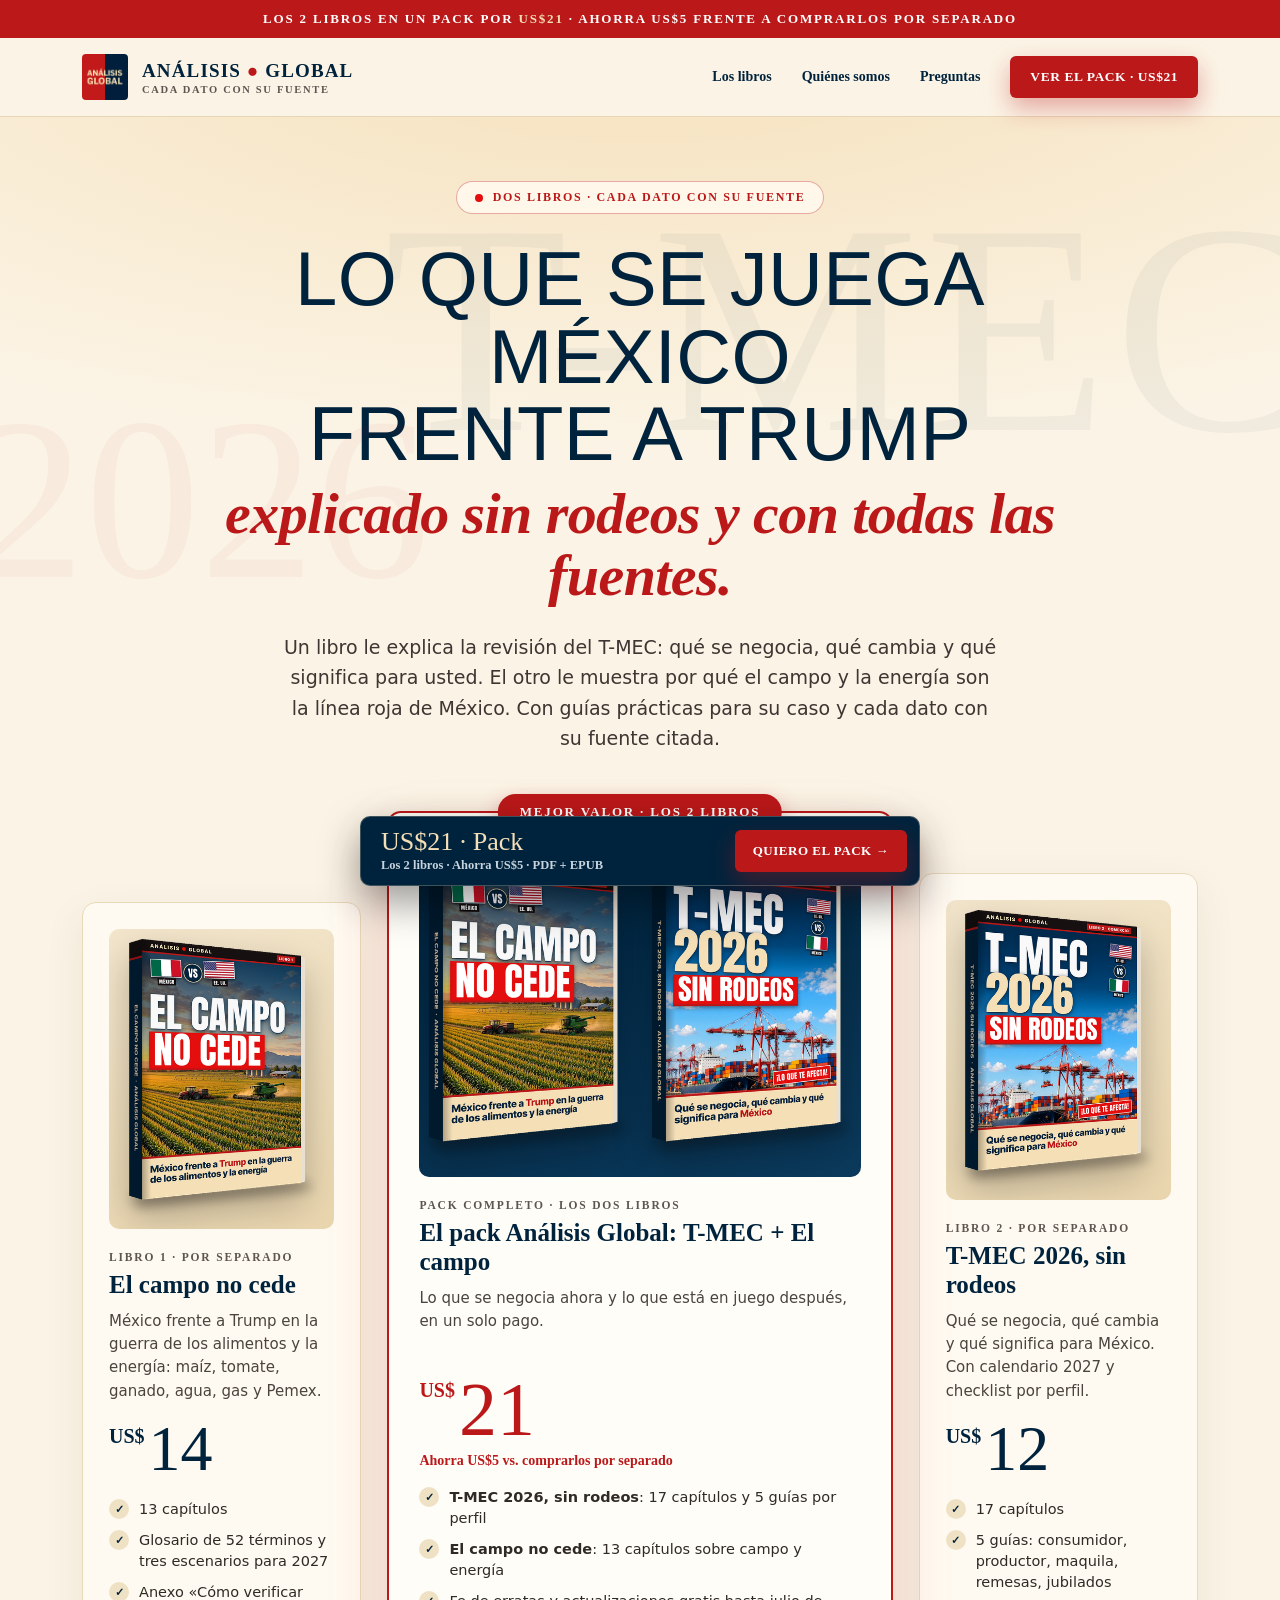
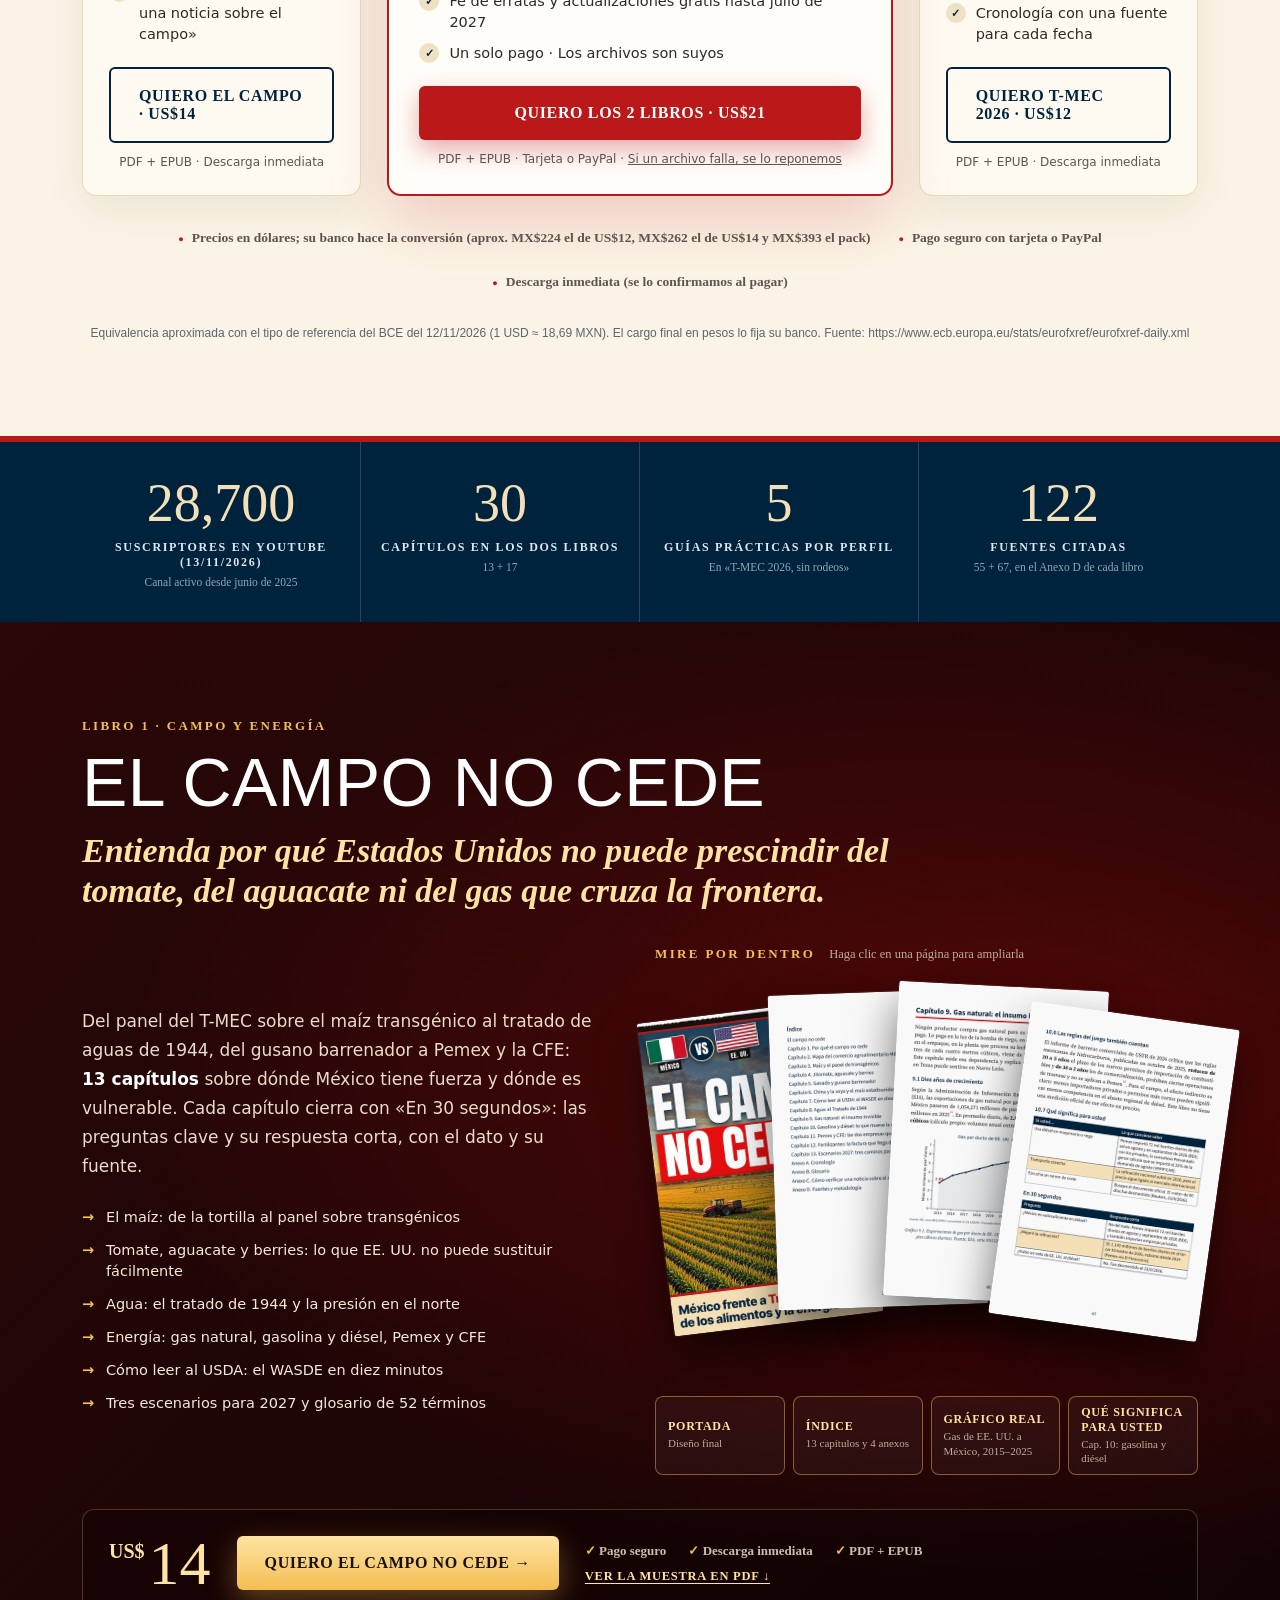
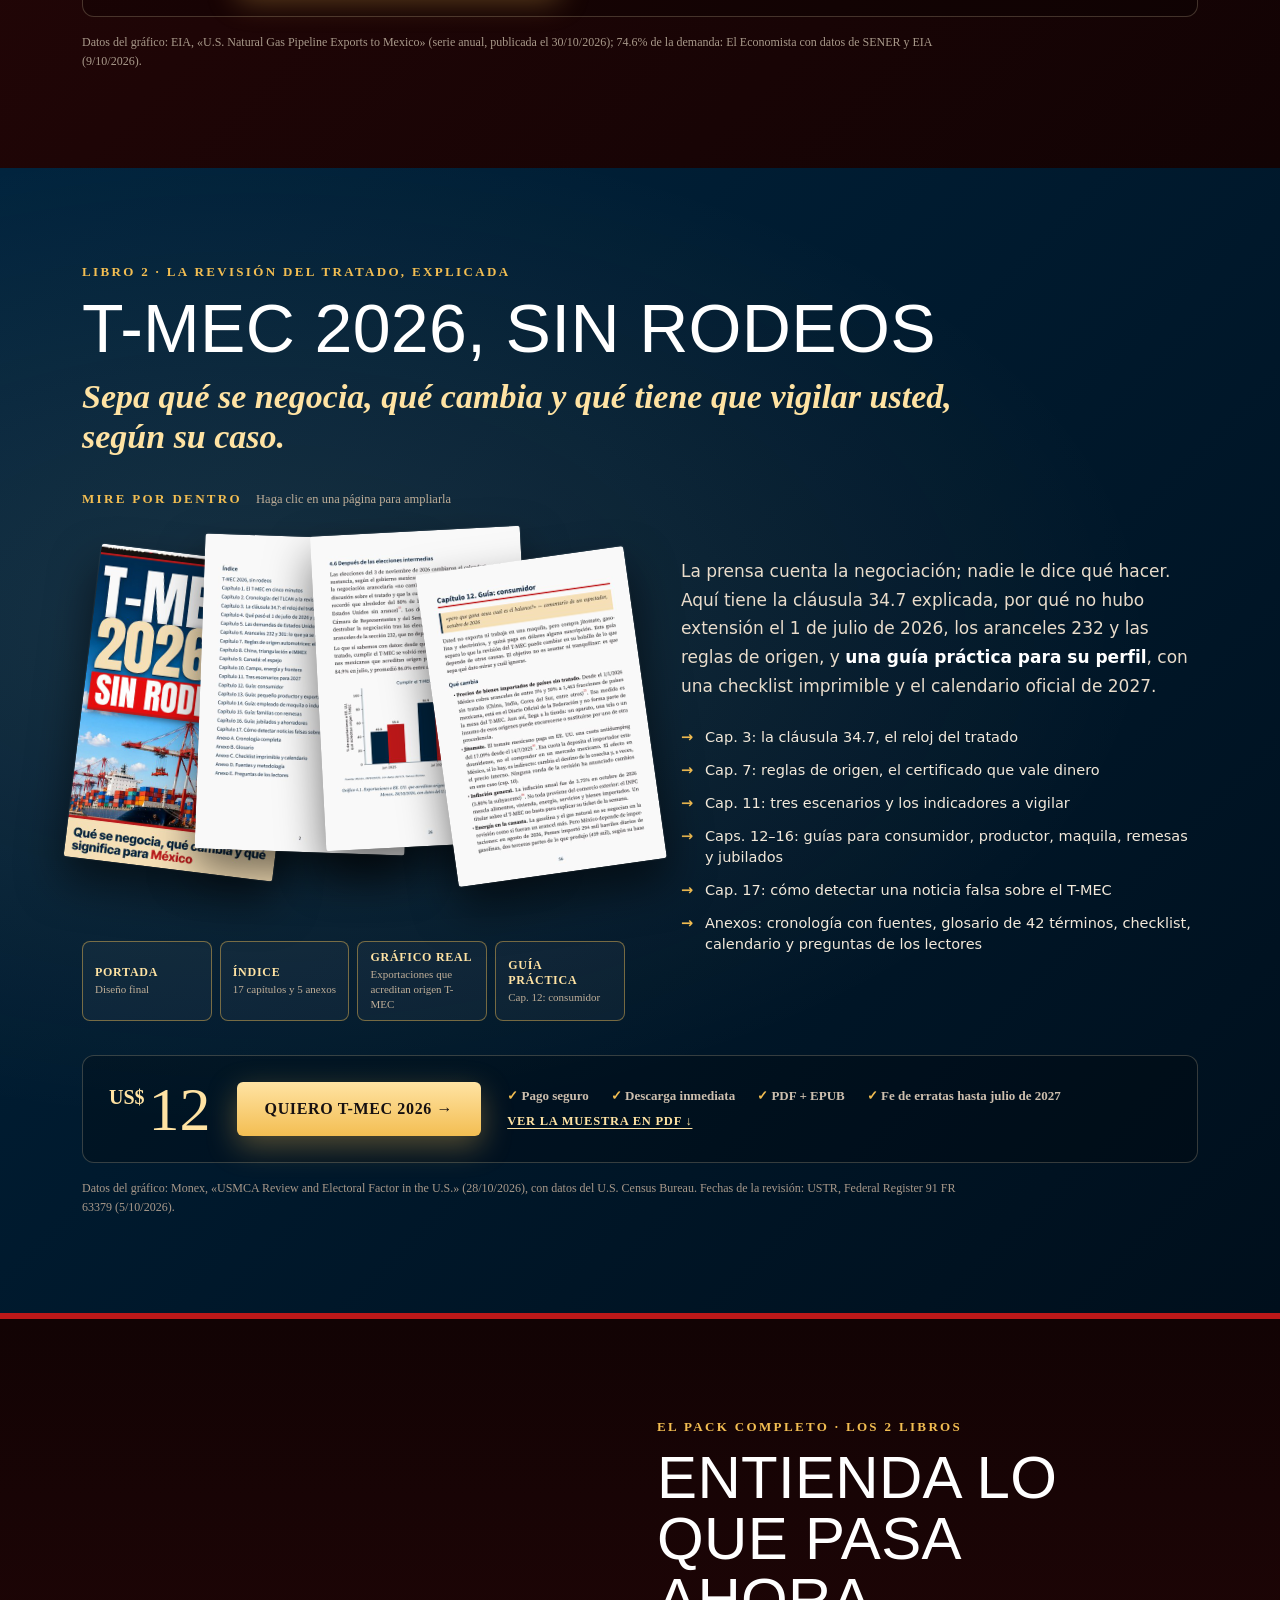
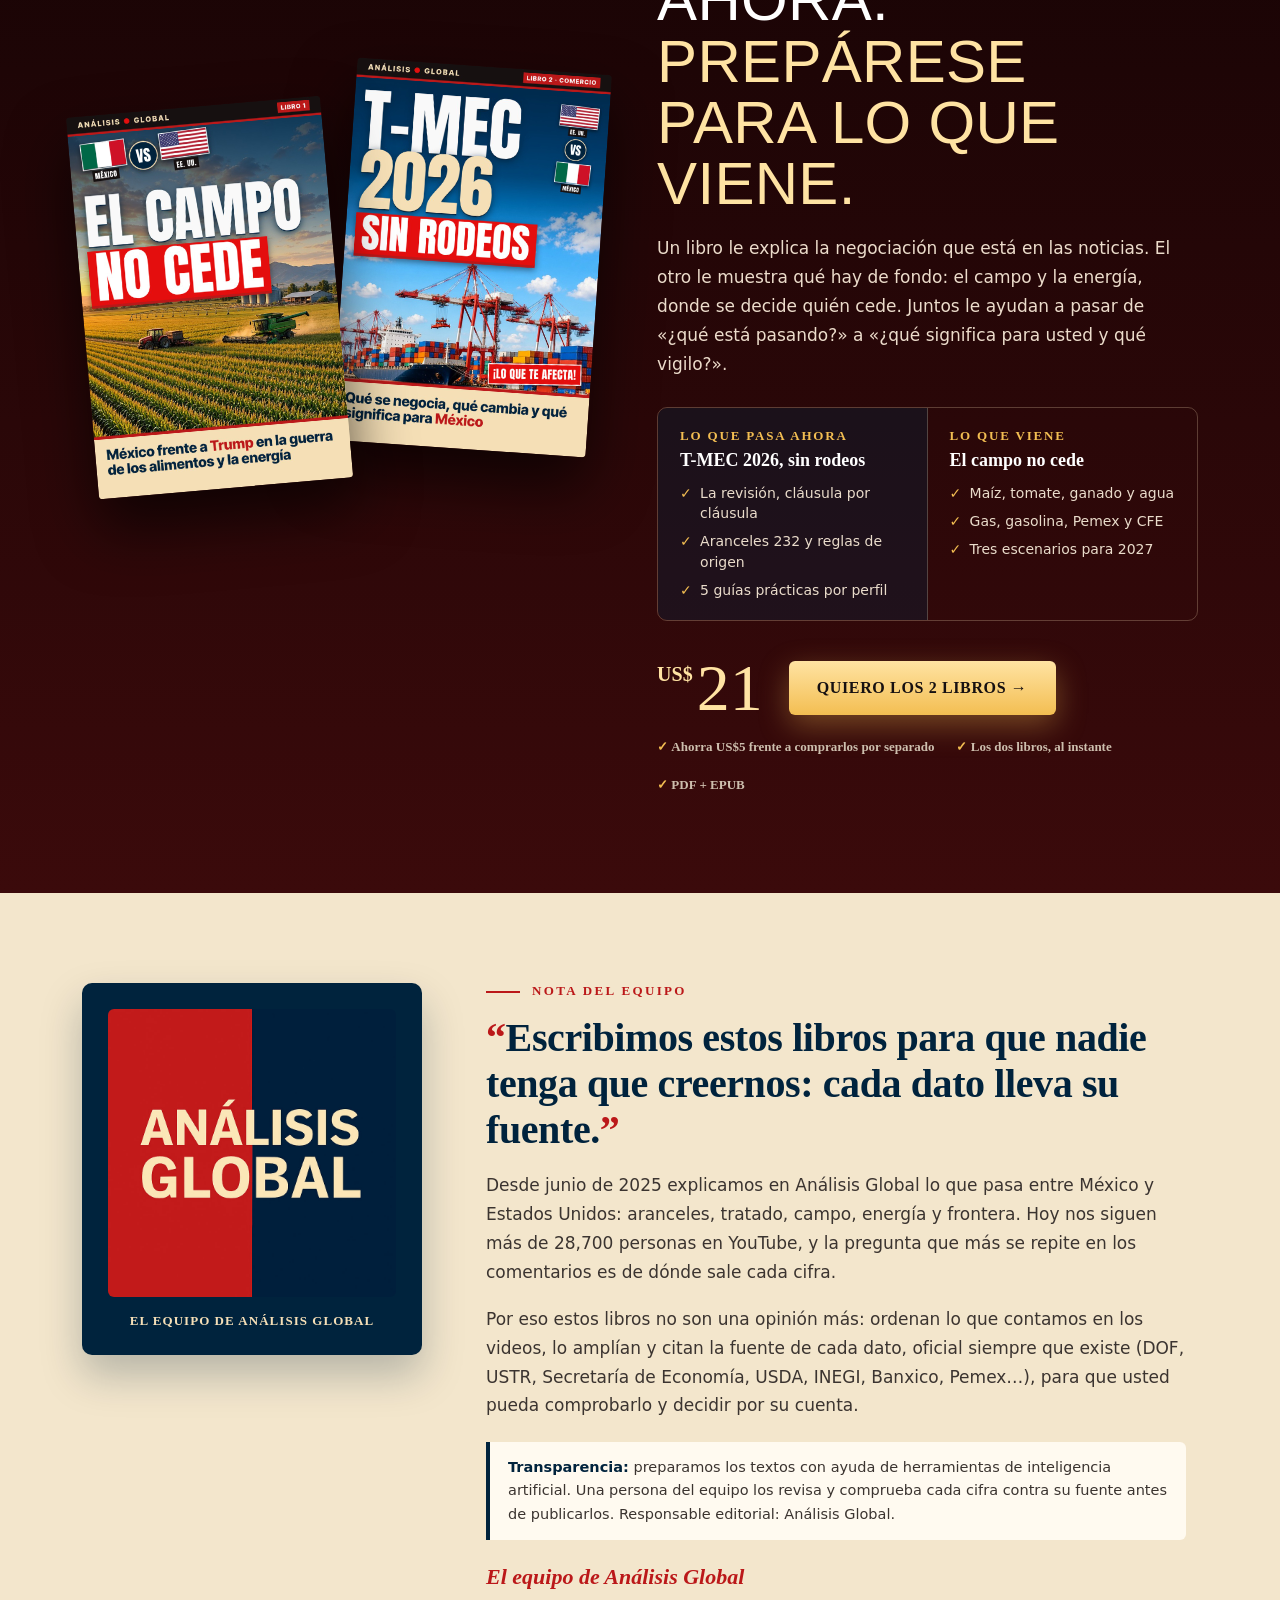
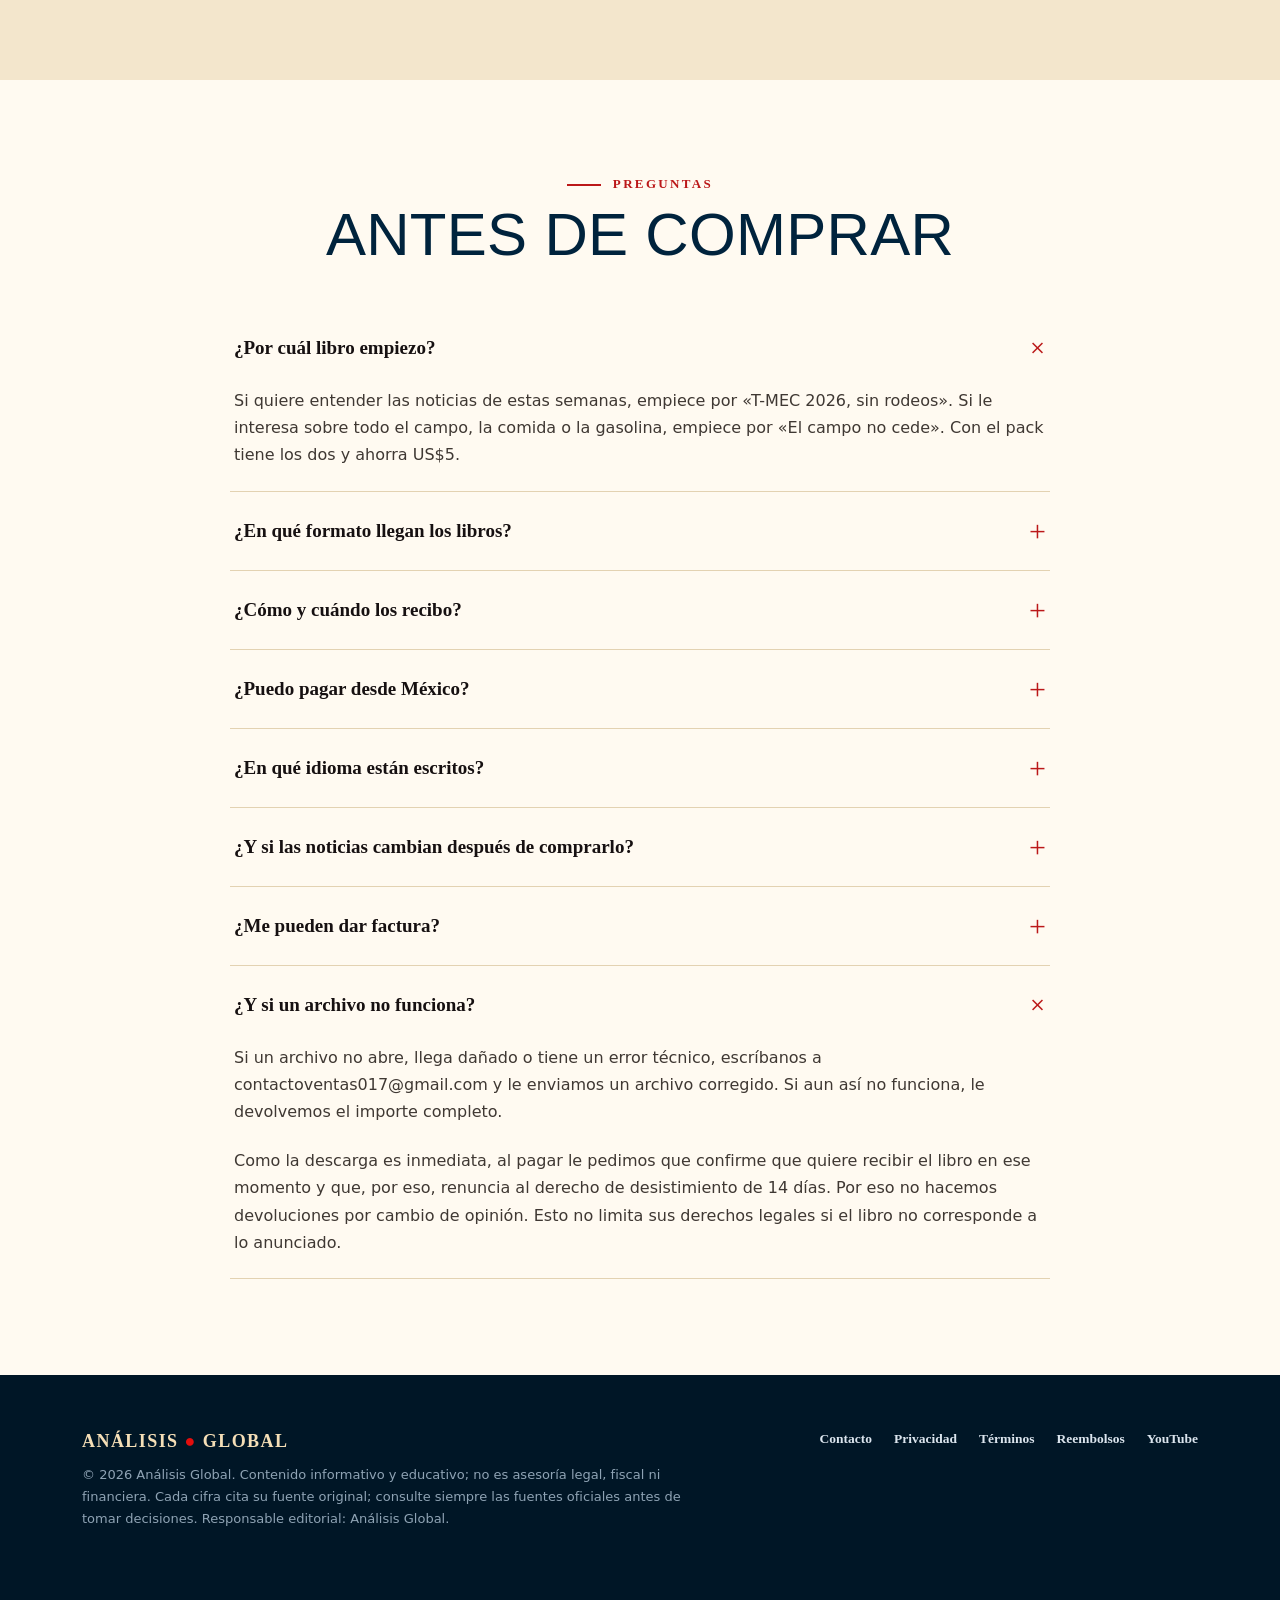
==== index.html @ a064dc2f "Add files via upload" ====
<!doctype html>
<html lang="es-MX"><head><meta charset="utf-8"><meta name="viewport" content="width=device-width,initial-scale=1">
<title>Libros de Análisis Global · T-MEC 2026 y El campo no cede</title>
<!-- Pàgina de botiga AG v5 FINAL, variant SENSE DOMINI. Enllaços de compra Payhip actualitzats el 14/11/2026 (Europe/Madrid): store payhip.com/globalbriefs; L1 El campo no cede https://payhip.com/b/VC2c3 (US$14); L2 T-MEC 2026 sin rodeos https://payhip.com/b/SjDXf (US$12); pack https://payhip.com/b/tTMkj (US$21). Newsletter Kit encara [URL LANDING KIT]. Domini analisisglobal.net: NO comprat. No publicada. Preus 12/14/21 aprovats el 12/11/2026. Recomptes de pàgines retirats (PDF L1 104 / L2 123); es deixen capítols. -->
<style>
:root{--navy:#00233D;--navy2:#001626;--red:#BB1819;--red2:#E30E0D;--cream:#F5DFB7;--paper:#FBF4E6;--paper2:#F3E6CC;--ink:#161011;--muted:#5d5550;--gold1:#FFE3A3;--gold2:#F3BE52}
*{margin:0;padding:0;box-sizing:border-box}
html{scroll-behavior:smooth}
html{background:var(--navy2)}body{font-family:Inter,system-ui,sans-serif;color:var(--ink);background:var(--paper);-webkit-font-smoothing:antialiased}
a{color:inherit;text-decoration:none}
.wrap{max-width:1180px;margin:0 auto;padding:0 32px}
.eyebrow{font:800 13px "Inter Tight";letter-spacing:.18em;text-transform:uppercase;color:var(--red)}
.eyebrow.line::before{content:"";display:inline-block;width:34px;height:2px;background:currentColor;vertical-align:middle;margin-right:12px}
.h-anton{font-family:Anton,Oswald,sans-serif;font-weight:400;letter-spacing:.005em;line-height:1.02;text-transform:uppercase}
.btn{display:inline-flex;align-items:center;justify-content:center;gap:10px;font:800 16px "Inter Tight";letter-spacing:.04em;text-transform:uppercase;border-radius:6px;padding:18px 28px;cursor:pointer;transition:transform .15s,box-shadow .15s}
.btn:hover{transform:translateY(-2px)}
.btn-red{background:var(--red);color:#fff;box-shadow:0 10px 24px rgba(187,24,25,.35)}
.btn-red:hover{background:var(--red2)}
.btn-line{border:2px solid var(--navy);color:var(--navy);background:transparent}
.btn-gold{background:linear-gradient(180deg,var(--gold1),var(--gold2));color:var(--ink);box-shadow:0 10px 30px rgba(243,190,82,.35)}
.btn-cream{background:var(--cream);color:var(--ink)}

/* 1. Offer bar */
.offer{background:var(--red);color:#fff;text-align:center;font:800 13px "Inter Tight";letter-spacing:.14em;text-transform:uppercase;padding:11px 16px}
.offer b{color:var(--cream)}
/* 2. Header */
header{background:var(--paper);border-bottom:1px solid #e7d6b6;position:sticky;top:0;z-index:20}
header .wrap{display:flex;align-items:center;justify-content:space-between;height:78px}
.logo{display:flex;align-items:center;gap:14px}
.logo img{width:46px;height:46px;border-radius:4px}
.logo .t{font:900 19px "Inter Tight";letter-spacing:.06em;text-transform:uppercase;color:var(--navy)}
.logo .t i{color:var(--red);font-style:normal}
.logo .s{font:600 10.5px Inter;letter-spacing:.16em;color:var(--muted);text-transform:uppercase;margin-top:2px}
nav{display:flex;align-items:center;gap:30px;font:700 14px "Inter Tight"}
nav a.lk{color:var(--navy)}
nav .btn{padding:13px 20px;font-size:13.5px}
/* 3. Hero */
.hero{position:relative;overflow:hidden;text-align:center;padding:64px 0 30px;background:
 radial-gradient(1200px 420px at 50% -80px,rgba(245,223,183,.9),transparent),var(--paper)}
.hero::after{content:"T-MEC";position:absolute;right:-40px;top:40px;font:400 300px Anton;color:rgba(0,35,61,.045);letter-spacing:.02em;pointer-events:none}
.hero::before{content:"2026";position:absolute;left:-30px;top:250px;font:400 230px Anton;color:rgba(187,24,25,.045);pointer-events:none}
.chip{display:inline-flex;align-items:center;gap:10px;border:1.5px solid rgba(187,24,25,.35);background:#fff7ea;border-radius:99px;padding:8px 18px;font:800 12px "Inter Tight";letter-spacing:.14em;color:var(--red);text-transform:uppercase}
.chip::before{content:"";width:8px;height:8px;border-radius:50%;background:var(--red2)}
.hero h1{font-size:76px;color:var(--navy);margin:26px auto 0;max-width:1000px}
.hero h1 em{display:block;font:italic 800 58px/1.08 "Inter Tight";text-transform:none;color:var(--red);letter-spacing:-.01em;margin-top:10px}
.hero p.lead{max-width:720px;margin:24px auto 0;font-size:19px;line-height:1.6;color:#3d3632}
/* 4. Price cards */
.cards{display:grid;grid-template-columns:1fr 1.14fr 1fr;gap:26px;align-items:end;margin:58px auto 0;max-width:1140px;text-align:left;position:relative;z-index:2}
.card{background:#fffaf1;border:1px solid #ead9b9;border-radius:14px;padding:26px;box-shadow:0 14px 40px rgba(60,40,10,.08);display:flex;flex-direction:column}
.card .img{background:linear-gradient(160deg,#f3e6cc,#ead6ae);border-radius:10px;height:300px;display:flex;align-items:center;justify-content:center;gap:4px;overflow:hidden}
.card .img img{height:280px;filter:drop-shadow(0 16px 18px rgba(0,0,0,.25))}
.card .kicker{font:800 11.5px "Inter Tight";letter-spacing:.16em;color:var(--muted);text-transform:uppercase;margin-top:22px}
.card h3{font:800 25px/1.15 "Inter Tight";color:var(--navy);margin-top:8px}
.card .desc{font-size:15px;line-height:1.55;color:#4a433e;margin-top:10px;min-height:70px}
.price{font:400 64px Anton;color:var(--navy);margin-top:14px;line-height:1}
.price small{font:800 20px "Inter Tight";vertical-align:top;margin-right:4px;position:relative;top:8px}
.save{font:800 14px "Inter Tight";color:var(--red);margin-top:6px}
.card ul{list-style:none;margin:18px 0 22px;display:grid;gap:10px}
.card li{font-size:14.5px;line-height:1.45;padding-left:30px;position:relative;color:#2f2a26}
.card li::before{content:"✓";position:absolute;left:0;top:0;width:20px;height:20px;border-radius:50%;background:#efe1c4;color:var(--navy);font:800 11px/20px Inter;text-align:center}
.card .btn{width:100%;margin-top:auto}
.card .fine{font-size:12px;color:var(--muted);text-align:center;margin-top:12px}
.card.best{border:2.5px solid var(--red);padding:34px 30px 28px;background:#fffdf8;box-shadow:0 26px 60px rgba(187,24,25,.18);position:relative}
.card.best .badge{position:absolute;top:-19px;left:50%;transform:translateX(-50%);background:var(--red);color:#fff;font:800 13px "Inter Tight";letter-spacing:.14em;padding:10px 22px;border-radius:99px;white-space:nowrap;box-shadow:0 8px 20px rgba(187,24,25,.35)}
.card.best .img{height:330px;background:linear-gradient(160deg,var(--navy),#0b3a5c)}
.card.best .img img{height:300px}
.card.best .img .lab{display:flex;flex-direction:column;align-items:center}
.card.best .price{color:var(--red);font-size:76px}
.paynote{display:flex;justify-content:center;gap:28px;flex-wrap:wrap;margin:34px auto 0;font:700 13.5px "Inter Tight";color:var(--muted)}
.paynote span::before{content:"●";color:var(--red);margin-right:8px;font-size:9px;vertical-align:middle}
/* 5. Stats */
.stats{background:var(--navy);color:#fff;margin-top:64px;border-top:6px solid var(--red)}
.stats .wrap{display:grid;grid-template-columns:repeat(4,1fr)}
.stat{text-align:center;padding:34px 16px;border-right:1px solid rgba(245,223,183,.18)}
.stat:last-child{border-right:0}
.stat b{display:block;font:400 54px Anton;color:var(--cream);line-height:1}
.stat span{display:block;font:800 12px "Inter Tight";letter-spacing:.14em;text-transform:uppercase;margin-top:10px;color:#dfe6ec}
.stat em{display:block;font:500 11.5px Inter;font-style:normal;color:#8fa6b8;margin-top:6px}
/* 6. Author note */
.author{background:var(--paper2);padding:90px 0}
.variant-tag{display:inline-block;font:800 11px "Inter Tight";letter-spacing:.14em;background:var(--ink);color:var(--cream);padding:6px 12px;border-radius:4px;margin-bottom:22px;text-transform:uppercase}
.author-grid{display:grid;grid-template-columns:340px 1fr;gap:64px;align-items:start}
.author-grid + .author-grid{margin-top:90px;padding-top:70px;border-top:1px dashed #c9b48e}
.brandbox{background:var(--navy);border-radius:10px;padding:26px;box-shadow:0 20px 40px rgba(0,35,61,.25)}
.brandbox img{width:100%;border-radius:6px;display:block}
.brandbox .cap{color:var(--cream);font:700 13px "Inter Tight";letter-spacing:.08em;margin-top:16px;text-align:center;text-transform:uppercase}
.photo-slot{aspect-ratio:4/5;border:3px dashed #a8916a;border-radius:10px;background:repeating-linear-gradient(45deg,#efe1c4 0 14px,#ead9b8 14px 28px);display:flex;flex-direction:column;align-items:center;justify-content:center;color:#7a6440;font:800 22px "Inter Tight";text-align:center;gap:8px}
.photo-slot small{font:600 13px Inter;max-width:230px}
.author blockquote{font:800 40px/1.15 "Inter Tight";color:var(--navy);letter-spacing:-.01em;margin-top:16px}
.author blockquote::before{content:"“";color:var(--red)}
.author blockquote::after{content:"”";color:var(--red)}
.author p{font-size:17px;line-height:1.7;color:#3b3430;margin-top:18px;max-width:700px}
.author .sig{font:italic 800 24px "Inter Tight";color:var(--red);margin-top:24px}
.author .sig small{display:block;font:600 13px Inter;font-style:normal;color:var(--muted);margin-top:4px}
.ai-note{margin-top:22px;background:#fffaf0;border-left:4px solid var(--navy);padding:14px 18px;font-size:14.5px;line-height:1.6;color:#3b3430;max-width:700px;border-radius:0 6px 6px 0}
.ai-note b{color:var(--navy)}
/* 7. Book blocks */
.book{color:#fff;padding:96px 0;position:relative;overflow:hidden}
.book .wrap{display:grid;grid-template-columns:1.1fr .9fr;gap:70px;align-items:center}
.book.b1{background:radial-gradient(900px 500px at 80% 40%,rgba(227,14,13,.28),transparent),linear-gradient(135deg,#2a0708,#120304)}
.book.b2{background:radial-gradient(900px 500px at 20% 40%,rgba(245,223,183,.10),transparent),linear-gradient(135deg,#00233D,#000f1c)}
.book.b2 .wrap{grid-template-columns:.9fr 1.1fr}
.book .eyebrow{color:var(--gold2)}
.book h2{font-size:68px;color:#fff;margin-top:14px}
.book h2 + .promise{font:italic 800 34px/1.18 "Inter Tight";color:var(--gold1);margin-top:14px}
.book .body{font-size:17px;line-height:1.7;color:#e9dccb;margin-top:22px;max-width:620px}
.book .body strong{color:#fff}
.book ul.inside{list-style:none;margin-top:26px;display:grid;grid-template-columns:1fr 1fr;gap:12px 26px;max-width:640px}
.book ul.inside li{font-size:14.5px;line-height:1.45;color:#f3e9da;padding-left:24px;position:relative}
.book ul.inside li::before{content:"→";position:absolute;left:0;color:var(--gold2);font-weight:800}
.buyrow{display:flex;align-items:center;gap:26px;margin-top:34px}
.buyrow .p{font:400 66px Anton;color:var(--gold1);line-height:1}
.buyrow .p small{font:800 20px "Inter Tight";vertical-align:top;position:relative;top:8px;margin-right:4px}
.trust{display:flex;gap:22px;flex-wrap:wrap;margin-top:18px;font:600 13px Inter;color:#cdbfae}
.trust span::before{content:"✓ ";color:var(--gold2);font-weight:800}
.pills{display:flex;gap:10px;flex-wrap:wrap;margin-top:18px}
.pills span{border:1.5px solid rgba(243,190,82,.6);color:var(--gold1);border-radius:99px;padding:7px 14px;font:700 12.5px "Inter Tight"}
.cover{text-align:center}
.cover img{width:100%;max-width:440px;border-radius:4px;box-shadow:0 40px 80px rgba(0,0,0,.6),0 0 0 1px rgba(255,255,255,.08);transform:rotate(1.5deg)}
.book.b2 .cover img{transform:rotate(-1.5deg)}
.cover .cap{font:600 13px Inter;color:#bfae98;margin-top:22px}
/* 8. Pack block */
.pack{background:linear-gradient(180deg,#120304,#2a0708 60%,#3b0a0b);color:#fff;padding:100px 0;border-top:6px solid var(--red)}
.pack .wrap{display:grid;grid-template-columns:1fr 1.05fr;gap:60px;align-items:center}
.pack .duo{position:relative;height:520px}
.pack .duo img{position:absolute;width:255px;border-radius:4px;box-shadow:0 30px 60px rgba(0,0,0,.65)}
.pack .duo img:first-child{left:0;top:60px;transform:rotate(-5deg);z-index:2}
.pack .duo img:last-child{left:262px;top:20px;transform:rotate(4deg)}
.pack .eyebrow{color:var(--gold2)}
.pack h2{font-size:60px;margin-top:12px}
.pack h2 span{color:var(--gold1)}
.pack .body{font-size:17px;line-height:1.7;color:#ecdccb;margin-top:20px;max-width:620px}
.nowthen{display:grid;grid-template-columns:1fr 1fr;gap:0;margin-top:28px;border:1px solid rgba(245,223,183,.25);border-radius:10px;overflow:hidden}
.nowthen>div{padding:20px 22px}
.nowthen>div:first-child{border-right:1px solid rgba(245,223,183,.25);background:rgba(0,35,61,.35)}
.nowthen h4{font:800 13px "Inter Tight";letter-spacing:.14em;text-transform:uppercase;color:var(--gold2)}
.nowthen h5{font:800 18px "Inter Tight";margin-top:6px;color:#fff}
.nowthen ul{list-style:none;margin-top:12px;display:grid;gap:8px}
.nowthen li{font-size:14px;line-height:1.45;color:#eadccb;padding-left:20px;position:relative}
.nowthen li::before{content:"✓";position:absolute;left:0;color:var(--gold2);font-weight:800}
/* 9. FAQ */
.faq{background:#fffaf1;padding:96px 0}
.faq .head{text-align:center}
.faq h2{font-size:60px;color:var(--navy);margin-top:12px}
.faq .list{max-width:820px;margin:44px auto 0}
.faq details{border-bottom:1px solid #e3d2b2}
.faq summary{list-style:none;cursor:pointer;display:flex;justify-content:space-between;align-items:center;gap:20px;padding:22px 4px;font:800 19px "Inter Tight";color:var(--ink)}
.faq summary::-webkit-details-marker{display:none}
.faq summary::after{content:"+";font:400 30px Inter;color:var(--red);transition:transform .2s;flex:none}
.faq details[open] summary::after{transform:rotate(45deg)}
.faq details p{padding:0 4px 22px;font-size:16px;line-height:1.7;color:#3f3833}
.pend{background:#ffe9a8;color:#6b4b00;font:800 12px "Inter Tight";letter-spacing:.06em;padding:2px 8px;border-radius:4px;white-space:normal;box-decoration-break:clone;-webkit-box-decoration-break:clone}
/* Mira por dentro + lightbox */
.peek{max-width:1180px;margin:70px auto 0;padding:0 32px;position:relative}
.peek .ph{display:flex;justify-content:space-between;align-items:flex-end;gap:24px;border-top:1px solid rgba(245,223,183,.22);padding-top:36px;flex-wrap:wrap}
.peek h3{font:400 38px Anton;text-transform:uppercase;color:var(--cream);line-height:1}
.peek .ph p{font-size:14.5px;color:#cdbfae;margin-top:8px;max-width:620px;line-height:1.55}
.peek .pdf{font:800 13.5px "Inter Tight";letter-spacing:.06em;text-transform:uppercase;color:var(--gold1);border:1.5px solid rgba(243,190,82,.6);border-radius:6px;padding:12px 16px;white-space:nowrap}
.thumbs{display:grid;grid-template-columns:repeat(4,1fr);gap:22px;margin-top:28px}
.th{display:block;cursor:zoom-in}
.th img{width:100%;aspect-ratio:2/3;object-fit:cover;display:block;border-radius:3px;background:#fff;box-shadow:0 18px 36px rgba(0,0,0,.45);transition:transform .15s}
.th:hover img{transform:translateY(-4px)}
.th span{display:block;font:700 12.5px "Inter Tight";letter-spacing:.06em;color:#e9dccb;margin-top:12px;text-transform:uppercase}
.th span em{font:500 12px Inter;font-style:normal;color:#a8998a;text-transform:none;letter-spacing:0;display:block;margin-top:3px}
.peek .src{font:500 12px/1.6 Inter;color:#a8998a;margin-top:22px}
.lb{position:fixed;inset:0;background:rgba(0,10,18,.92);display:none;align-items:center;justify-content:center;z-index:100;padding:24px}
.lb.on{display:flex}
.lb img{max-height:calc(100vh - 90px);max-width:100%;border-radius:3px;box-shadow:0 30px 80px rgba(0,0,0,.6)}
.lb .x,.lb .nv{position:absolute;color:#fff;font:800 15px "Inter Tight";background:rgba(255,255,255,.12);border:0;border-radius:6px;padding:12px 16px;cursor:pointer}
.lb .x{top:18px;right:18px}.lb .pv{left:18px;top:50%}.lb .nx{right:18px;top:50%}
.lb .cap{position:absolute;bottom:16px;left:0;right:0;text-align:center;color:#cdd8e1;font:600 13px Inter}
/* Newsletter (Kit), separada de la compra */
.news{background:#E8EEF2;border-top:4px solid var(--navy);padding:56px 0}
.news .wrap{display:grid;grid-template-columns:1.1fr .9fr;gap:48px;align-items:center}
.news .eyebrow{color:var(--navy)}
.news h3{font:800 30px/1.2 "Inter Tight";color:var(--navy);margin-top:10px;letter-spacing:-.01em}
.news p{font-size:16px;line-height:1.6;color:#33414c;margin-top:12px}
.news form{display:flex;gap:10px}
.news input{flex:1;min-width:0;padding:16px;border:1.5px solid #9fb1bf;border-radius:6px;font:500 16px Inter;background:#fff}
.news .btn-navy{background:var(--navy);color:#fff;padding:16px 22px;font-size:14px}
.news .fine{font-size:12.5px;line-height:1.55;color:#55636e;margin-top:12px}
.news .fine a{text-decoration:underline}
/* 10. Footer */
footer{background:var(--navy2);color:#c7d3dd;padding:56px 0 120px}
footer .wrap{display:flex;justify-content:space-between;gap:40px;flex-wrap:wrap}
footer .brand{font:900 18px "Inter Tight";letter-spacing:.08em;color:var(--cream);text-transform:uppercase}
footer .brand i{color:var(--red2);font-style:normal}
footer p{font-size:13px;line-height:1.7;max-width:600px;margin-top:12px;color:#8ea3b4}
footer .links{display:flex;gap:22px;font:700 13.5px "Inter Tight";color:#dbe5ee}
/* 11. Sticky bar */
.sticky{position:fixed;left:50%;bottom:14px;transform:translateX(-50%);width:min(560px,calc(100% - 24px));background:var(--navy);border:1px solid rgba(245,223,183,.25);border-radius:10px;box-shadow:0 16px 40px rgba(0,0,0,.4);display:flex;align-items:center;justify-content:space-between;padding:12px 12px 12px 20px;z-index:50;color:#fff}
.sticky b{font:400 26px Anton;color:var(--cream);line-height:1}
.sticky span{display:block;font:600 12.5px Inter;color:#c7d3dd;margin-top:3px}
.sticky .btn{padding:13px 18px;font-size:13px}

/* ---------- Mobile ---------- */
@media (max-width:700px){
 .wrap{padding:0 20px}
 .offer{font-size:11px;letter-spacing:.08em;padding:10px 12px;line-height:1.5}
 header .wrap{height:64px}
 .logo img{width:38px;height:38px}.logo .t{font-size:15px}.logo .s{display:none}
 nav a.lk{display:none} nav .btn{padding:10px 14px;font-size:12px}
 .hero{padding:40px 0 10px}.hero::after,.hero::before{display:none}
 .hero h1{font-size:44px}.hero h1 br{display:none}.hero h1 em{font-size:32px}
 .hero p.lead{font-size:16.5px}
 .cards{grid-template-columns:minmax(0,1fr);gap:34px;margin-top:40px}.card{min-width:0}.card .img img{max-width:48%;height:auto!important}
 .card.best{order:-1}
 .card .img{height:260px}.card .img img{height:240px}
 .card.best .img{height:270px}.card.best .img img{height:230px}
 .card .desc{min-height:0}
 .paynote{gap:10px 18px;font-size:12.5px}
 .stats .wrap{grid-template-columns:1fr 1fr;padding:0}
 .stat{padding:24px 10px;border-bottom:1px solid rgba(245,223,183,.18)}
 .stat:nth-child(2){border-right:0}
 .stat b{font-size:40px}
 .author{padding:60px 0}
 .author-grid{grid-template-columns:1fr;gap:28px}
 .brandbox,.photo-slot{max-width:260px}
 .author blockquote{font-size:28px}
 .book{padding:64px 0}
 .book .wrap,.book.b2 .wrap,.pack .wrap{grid-template-columns:1fr;gap:36px}
 .book.b2 .cover{order:-1}.book.b1 .cover{order:-1}
 .cover img{max-width:270px}
 .book h2{font-size:46px}.book h2 + .promise{font-size:25px}
 .book ul.inside{grid-template-columns:1fr}
 .buyrow{flex-direction:column;align-items:stretch;gap:14px}.buyrow .btn{width:100%}
 .pack .duo{height:340px}.pack .duo img{width:165px}.pack .duo img:first-child{left:0;top:40px}.pack .duo img:last-child{left:175px;top:10px}
 .pack h2{font-size:42px}
 .nowthen{grid-template-columns:1fr}.nowthen>div:first-child{border-right:0;border-bottom:1px solid rgba(245,223,183,.25)}
 .faq{padding:64px 0}.faq h2{font-size:44px}.faq summary{font-size:17px}
 .news h3{font-size:24px}.news .wrap{grid-template-columns:1fr;gap:22px}.news form{flex-direction:column}
 .peek{padding:0 20px;margin-top:50px}.peek h3{font-size:30px}.thumbs{grid-template-columns:1fr 1fr;gap:18px}.peek .pdf{white-space:normal}
 footer .links{flex-wrap:wrap}
 .sticky b{font-size:22px}.sticky span{font-size:11px}
}
/* ===== v5 ===== */
/* Barra de newsletter superior */
.nlbar{background:var(--navy);color:var(--cream);border-bottom:1px solid rgba(245,223,183,.18)}
.nlbar .wrap{display:flex;align-items:center;justify-content:center;gap:18px;min-height:52px;padding-top:7px;padding-bottom:7px;flex-wrap:wrap}
.nlbar p{font:600 14px Inter;color:#dfe6ec;display:flex;gap:10px;align-items:baseline;flex-wrap:wrap}
.nlbar p b{font:800 12.5px "Inter Tight";letter-spacing:.14em;text-transform:uppercase;color:var(--cream)}
.nlf{display:flex;gap:8px;min-width:0}
.nlf input{min-width:0;flex:1;font:500 14px Inter;padding:9px 12px;border-radius:5px;border:1.5px solid rgba(245,223,183,.45);background:#FAF9F9;color:var(--ink)}
.nlf .btn{padding:9px 16px;font-size:12.5px;border-radius:5px;background:var(--cream);color:var(--navy);box-shadow:none}
.nlbar .nlf{width:360px}
.nlbar small{font:500 11.5px Inter;color:#9fb3c3}.nlbar small a{text-decoration:underline}
.nlf .ok{font:700 13.5px Inter;color:inherit;padding:8px 0}
/* Blocs de llibre amb pàgines interiors */
.book .wrap.bk{display:block}
.bk-head{max-width:900px}
.bk-grid{display:grid;grid-template-columns:1fr 1.05fr;gap:56px;align-items:center;margin-top:34px}
.bk-grid.rev{grid-template-columns:1.05fr 1fr}
.bk-txt,.bk-gal{min-width:0}
.book .bk-txt .body{margin-top:0}
.book .bk-txt ul.inside{grid-template-columns:1fr;gap:12px}
.gal-h{display:flex;align-items:baseline;gap:14px;flex-wrap:wrap}
.gal-h .eyebrow{color:var(--gold2)}
.gal-h .hint{font:500 12.5px Inter;color:#bfae98}.gal-h .swipe{display:none}
.fan{position:relative;height:410px;margin-top:18px}
.fan .th{position:absolute;top:30px;width:210px;transform:rotate(var(--r));transition:transform .2s,z-index 0s;cursor:zoom-in}
.fan .th img{width:100%;aspect-ratio:2/3;object-fit:cover;display:block;border-radius:3px;background:#fff;box-shadow:0 22px 44px rgba(0,0,0,.55),0 0 0 1px rgba(255,255,255,.06)}
.fan .f0{left:0;z-index:1}.fan .f1{left:118px;top:12px;z-index:2}.fan .f2{left:236px;top:6px;z-index:3}.fan .f3{left:354px;top:34px;z-index:4}
.fan .th:hover,.fan .th:focus-visible{transform:rotate(0) translateY(-10px) scale(1.04);z-index:9}
.fan .th:hover img{transform:none}
.chips{display:grid;grid-template-columns:repeat(4,minmax(0,1fr));gap:8px;margin-top:6px;max-width:564px}
.thc{border:1.5px solid rgba(243,190,82,.45);background:rgba(255,255,255,.04);color:#f3e9da;border-radius:8px;padding:8px 12px;text-align:left;cursor:zoom-in;font:inherit}
.thc b{display:block;font:800 12px "Inter Tight";letter-spacing:.06em;text-transform:uppercase;color:var(--gold1)}
.thc span{display:block;font:500 11px/1.35 Inter;color:#bfae98;margin-top:2px}
.thc:hover{border-color:var(--gold2)}
.bk-cta{display:flex;align-items:center;gap:26px;flex-wrap:wrap;margin-top:34px;padding:22px 26px;border:1px solid rgba(245,223,183,.22);border-radius:12px;background:rgba(0,0,0,.22)}
.bk-cta .p{font:400 62px Anton;color:var(--gold1);line-height:1}
.bk-cta .p small{font:800 20px "Inter Tight";vertical-align:top;position:relative;top:8px;margin-right:4px}
.bk-cta .meta{display:flex;flex-direction:column;gap:10px;min-width:0}
.bk-cta .trust{margin-top:0}
.bk-cta .pdf{font:800 12.5px "Inter Tight";letter-spacing:.06em;text-transform:uppercase;color:var(--gold1);text-decoration:underline;text-underline-offset:3px}
.book .src{font:500 12px/1.6 Inter;color:#a8998a;margin-top:16px;max-width:900px}
/* Nota de l'equip */
.author .sig{font:italic 800 22px "Inter Tight"}
/* Newsletter reduïda abans del peu */
.nlmini{background:#FAF9F9;border-top:3px solid var(--navy)}
.nlmini .wrap{display:flex;align-items:center;justify-content:space-between;gap:24px;padding-top:22px;padding-bottom:22px;flex-wrap:wrap}
.nlmini p{font:500 14.5px Inter;color:#33414c;max-width:620px}
.nlmini p b{font:800 12.5px "Inter Tight";letter-spacing:.14em;text-transform:uppercase;color:var(--navy);margin-right:8px}
.nlmini .nlf{width:380px}.nlmini .nlf input{border-color:#9fb1bf}.nlmini .nlf .btn{background:var(--navy);color:#fff}
/* Slide-in */
.nlpop{position:fixed;right:24px;bottom:24px;width:360px;max-width:calc(100% - 24px);background:#FAF9F9;color:var(--ink);border-top:5px solid var(--navy);border-radius:10px;box-shadow:0 24px 60px rgba(0,20,35,.35);padding:22px 22px 18px;z-index:60;transform:translateY(calc(100% + 40px));opacity:0;visibility:hidden;transition:transform .35s ease,opacity .35s,visibility 0s .35s}
.nlpop.on{transform:none;opacity:1;visibility:visible;transition:transform .35s ease,opacity .35s}
.nlpop .x{position:absolute;top:10px;right:10px;border:0;background:transparent;font:700 16px Inter;color:var(--muted);cursor:pointer;padding:6px 8px}
.nlpop .eyebrow{color:var(--red);font-size:11.5px}
.nlpop h4{font:800 19px/1.25 "Inter Tight";color:var(--navy);margin-top:8px;padding-right:18px}
.nlpop p{font-size:14px;line-height:1.55;color:#3b3430;margin-top:8px}
.nlpop .nlf{margin-top:14px}.nlpop .nlf input{border-color:#9fb1bf}.nlpop .nlf .btn{background:var(--navy);color:#fff}
.nlpop .fine{font-size:11.5px;line-height:1.5;color:var(--muted);margin-top:10px}.nlpop .fine a{text-decoration:underline}
@media (min-width:701px) and (max-width:1120px){.nlpop{bottom:96px}}
@media (max-width:1100px) and (min-width:701px){.fan{transform:scale(.85);transform-origin:left top;height:360px}}
@media (max-width:700px){
 .nlbar .wrap{gap:8px;padding-top:9px;padding-bottom:9px}
 .nlbar p{font-size:13px;justify-content:center;text-align:center}
 .nlbar .nlf{width:100%}
 .nlbar small{width:100%;text-align:center}
 .bk-grid,.bk-grid.rev{grid-template-columns:minmax(0,1fr);gap:28px;margin-top:24px}
 .bk-grid.rev .bk-gal{order:2}
 .gal-h .hint{display:none}.gal-h .swipe{display:inline;font:600 12px Inter;color:#bfae98}
 .fan{display:flex;height:auto;gap:14px;overflow-x:auto;scroll-snap-type:x mandatory;padding:6px 2px 14px;margin-top:12px;-webkit-overflow-scrolling:touch}
 .fan .th{position:static;flex:0 0 64%;transform:none;scroll-snap-align:start}
 .fan .th:hover{transform:none}
 .chips{display:grid;grid-template-columns:1fr 1fr}
 .bk-cta{flex-direction:column;align-items:stretch;gap:14px;padding:18px}
 .bk-cta .btn{width:100%}
 .bk-cta .p{font-size:52px}
 .nlmini .nlf{width:100%}
 .nlpop{left:12px;right:12px;width:auto;max-width:none;top:76px;bottom:auto;transform:translateY(-16px)}
 .nlpop.on{transform:none}
}


/* Entrega 12/11: preus APROVATS i placeholders d'en Gil (treure la barra .nota-int en publicar) */
body{padding-bottom:110px}

.nota-int{background:#F5DFB7;color:#161011;font:600 13px/1.45 Inter,system-ui,sans-serif;padding:10px 16px;text-align:center;border-bottom:2px solid #00233D}
.nota-int b{font-weight:800}
.ph,.pend{background:#ffe9a8;color:#6b4b00;font:800 12px "Inter Tight",sans-serif;letter-spacing:.04em;padding:1px 6px;border-radius:4px;white-space:normal;box-decoration-break:clone;-webkit-box-decoration-break:clone}
.price-tag{display:inline-block;margin-left:8px;background:#00233D;color:#F5DFB7;font:800 10px/1 "Inter Tight",sans-serif;letter-spacing:.08em;padding:3px 7px;border-radius:3px;vertical-align:middle;text-transform:uppercase}
.paynote small{display:block;font:500 12px/1.5 Inter,sans-serif;color:#5a6570;margin-top:6px}

</style><style>/* Newsletter amagada fins tenir Kit (14/11/2026) */.nlbar,.nlmini,#nlpop{display:none!important}</style>
</head>
<body>
<!-- Nota interna 14/11/2026: enllaços Payhip ja posats (globalbriefs / VC2c3 / SjDXf / tTMkj). Pendents: [URL LANDING KIT] de Kit, i publicació de la pàgina. Preus US$12 / 14 / 21 aprovats el 12/11/2026. Responsable editorial: Análisis Global. Venedor legal: Gil Grifol Morer. Correu: contactoventas017@gmail.com. -->


<!-- 0. BARRA DE NEWSLETTER (Kit, sense regal). A la versió real, action = URL del formulari de Kit. -->
<div class="nlbar" id="newsletter"><div class="wrap">
 <p><b>Newsletter</b><span>Lo que pasó entre México y EE. UU., con sus fuentes.</span></p>
 <form class="nlf " action="[URL LANDING KIT]" method="get" onsubmit="return agSub(this)"><input type="email" name="email" required placeholder="Su correo electrónico" aria-label="Correo electrónico"><button class="btn" type="submit">Suscribirme</button></form>
 <small>Con Kit · baja con un clic · <a href="privacidad.html">Privacidad</a></small>
</div></div>

<!-- 1. FRANJA D'OFERTA (oferta real, sense compte enrere) -->
<div class="offer">Los 2 libros en un pack por <b>US$21</b> · Ahorra US$5 frente a comprarlos por separado</div>

<!-- 2. CAPÇALERA -->
<header><div class="wrap">
 <a class="logo" href="https://analisisglobal.net/"><img src="logo-ag.jpg" alt="Análisis Global"><div><div class="t">Análisis <i>●</i> Global</div><div class="s">Cada dato con su fuente</div></div></a>
 <nav><a class="lk" href="#libros">Los libros</a><a class="lk" href="#equipo">Quiénes somos</a><a class="lk" href="#faq">Preguntas</a><a class="btn btn-red" href="https://payhip.com/b/tTMkj" target="_blank" rel="noopener">Ver el pack · US$21</a></nav>
</div></header>

<!-- 3. TITULAR -->
<section class="hero" id="precios"><div class="wrap">
 <span class="chip">Dos libros · Cada dato con su fuente</span>
 <h1 class="h-anton">Lo que se juega México <br>frente a Trump <em>explicado sin rodeos y con todas las fuentes.</em></h1>
 <p class="lead">Un libro le explica la revisión del T-MEC: qué se negocia, qué cambia y qué significa para usted. El otro le muestra por qué el campo y la energía son la línea roja de México. Con guías prácticas para su caso y cada dato con su fuente citada.</p>

 <!-- 4. TARGETES DE PREU -->
 <div class="cards">
  <div class="card">
   <div class="img"><img src="l1-v3-3d-c-s.png" alt="Portada El campo no cede"></div>
   <div class="kicker">Libro 1 · Por separado</div>
   <h3>El campo no cede</h3>
   <p class="desc">México frente a Trump en la guerra de los alimentos y la energía: maíz, tomate, ganado, agua, gas y Pemex.</p>
   <div class="price"><small>US$</small>14</div>
   <ul><li>13 capítulos</li><li>Glosario de 52 términos y tres escenarios para 2027</li><li>Anexo «Cómo verificar una noticia sobre el campo»</li></ul>
   <a class="btn btn-line" href="https://payhip.com/b/VC2c3" target="_blank" rel="noopener">Quiero El campo · US$14</a>
   <div class="fine">PDF + EPUB · Descarga inmediata</div>
  </div>
  <div class="card best">
   <div class="badge">MEJOR VALOR · LOS 2 LIBROS</div>
   <div class="img"><img src="l1-v3-3d-c-s.png" alt=""><img src="l2-v3-3d-c-s.png" alt=""></div>
   <div class="kicker">Pack completo · Los dos libros</div>
   <h3>El pack Análisis Global: T-MEC + El campo</h3>
   <p class="desc">Lo que se negocia ahora y lo que está en juego después, en un solo pago.</p>
   <div class="price"><small>US$</small>21</div>
   <div class="save">Ahorra US$5 vs. comprarlos por separado</div>
   <ul><li><b>T-MEC 2026, sin rodeos</b>: 17 capítulos y 5 guías por perfil</li><li><b>El campo no cede</b>: 13 capítulos sobre campo y energía</li><li>Fe de erratas y actualizaciones gratis hasta julio de 2027</li><li>Un solo pago · Los archivos son suyos</li></ul>
   <a class="btn btn-red" href="https://payhip.com/b/tTMkj" target="_blank" rel="noopener">Quiero los 2 libros · US$21</a>
   <div class="fine">PDF + EPUB · Tarjeta o PayPal · <a href="#garantia" style="text-decoration:underline">Si un archivo falla, se lo reponemos</a></div>
  </div>
  <div class="card">
   <div class="img"><img src="l2-v3-3d-c-s.png" alt="Portada T-MEC 2026, sin rodeos"></div>
   <div class="kicker">Libro 2 · Por separado</div>
   <h3>T-MEC 2026, sin rodeos</h3>
   <p class="desc">Qué se negocia, qué cambia y qué significa para México. Con calendario 2027 y checklist por perfil.</p>
   <div class="price"><small>US$</small>12</div>
   <ul><li>17 capítulos</li><li>5 guías: consumidor, productor, maquila, remesas, jubilados</li><li>Cronología con una fuente para cada fecha</li></ul>
   <a class="btn btn-line" href="https://payhip.com/b/SjDXf" target="_blank" rel="noopener">Quiero T-MEC 2026 · US$12</a>
   <div class="fine">PDF + EPUB · Descarga inmediata</div>
  </div>
 </div>
 <div class="paynote"><span>Precios en dólares; su banco hace la conversión (aprox. MX$224 el de US$12, MX$262 el de US$14 y MX$393 el pack)</span><span>Pago seguro con tarjeta o PayPal</span><span>Descarga inmediata (se lo confirmamos al pagar)</span><small>Equivalencia aproximada con el tipo de referencia del BCE del 12/11/2026 (1 USD ≈ 18,69 MXN). El cargo final en pesos lo fija su banco. Fuente: https://www.ecb.europa.eu/stats/eurofxref/eurofxref-daily.xml</small></div>
</div></section>

<!-- 5. FRANJA DE XIFRES REALS -->
<section class="stats"><div class="wrap">
 <div class="stat"><b>28,700</b><span>Suscriptores en YouTube (13/11/2026)</span><em>Canal activo desde junio de 2025</em></div>
 <div class="stat"><b>30</b><span>Capítulos en los dos libros</span><em>13 + 17</em></div>
 <div class="stat"><b>5</b><span>Guías prácticas por perfil</span><em>En «T-MEC 2026, sin rodeos»</em></div>
 <div class="stat"><b>122</b><span>Fuentes citadas</span><em>55 + 67, en el Anexo D de cada libro</em></div>
</div></section>

<!-- 7a. BLOC LLIBRE 1: benefici + pàgines interiors + CTA -->
<section class="book b1" id="libro1"><div class="wrap bk">
 <div class="bk-head">
  <div class="eyebrow">Libro 1 · Campo y energía</div>
  <h2 class="h-anton">El campo no cede</h2>
  <div class="promise">Entienda por qué Estados Unidos no puede prescindir del tomate, del aguacate ni del gas que cruza la frontera.</div>
 </div>
 <div class="bk-grid">
  <div class="bk-txt">
   <p class="body">Del panel del T-MEC sobre el maíz transgénico al tratado de aguas de 1944, del gusano barrenador a Pemex y la CFE: <strong>13 capítulos</strong> sobre dónde México tiene fuerza y dónde es vulnerable. Cada capítulo cierra con «En 30 segundos»: las preguntas clave y su respuesta corta, con el dato y su fuente.</p>
   <ul class="inside"><li>El maíz: de la tortilla al panel sobre transgénicos</li><li>Tomate, aguacate y berries: lo que EE. UU. no puede sustituir fácilmente</li><li>Agua: el tratado de 1944 y la presión en el norte</li><li>Energía: gas natural, gasolina y diésel, Pemex y CFE</li><li>Cómo leer al USDA: el WASDE en diez minutos</li><li>Tres escenarios para 2027 y glosario de 52 términos</li></ul>
  </div>
  <div class="bk-gal">
   <div class="gal-h"><span class="eyebrow">Mire por dentro</span><span class="hint">Haga clic en una página para ampliarla</span><span class="swipe">Deslice →</span></div>
   <div class="fan"><a class="th f0" href="m-l1-1.jpg" data-lb="l1" data-i="0" data-cap="El campo no cede · Portada" style="--r:-7deg"><img src="m-l1-1-m.jpg" alt="Página de muestra: Portada"></a><a class="th f1" href="m-l1-2.jpg" data-lb="l1" data-i="1" data-cap="El campo no cede · Índice" style="--r:-2deg"><img src="m-l1-2-m.jpg" alt="Página de muestra: Índice"></a><a class="th f2" href="m-l1-3.jpg" data-lb="l1" data-i="2" data-cap="El campo no cede · Gráfico real" style="--r:3deg"><img src="m-l1-3-m.jpg" alt="Página de muestra: Gráfico real"></a><a class="th f3" href="m-l1-4.jpg" data-lb="l1" data-i="3" data-cap="El campo no cede · Cap. 10: qué significa para usted" style="--r:8deg"><img src="m-l1-4-m.jpg" alt="Página de muestra: Qué significa para usted"></a></div>
   <div class="chips"><button type="button" class="thc" data-lb="l1" data-i="0"><b>Portada</b><span>Diseño final</span></button><button type="button" class="thc" data-lb="l1" data-i="1"><b>Índice</b><span>13 capítulos y 4 anexos</span></button><button type="button" class="thc" data-lb="l1" data-i="2"><b>Gráfico real</b><span>Gas de EE. UU. a México, 2015–2025</span></button><button type="button" class="thc" data-lb="l1" data-i="3"><b>Qué significa para usted</b><span>Cap. 10: gasolina y diésel</span></button></div>
  </div>
 </div>
 <div class="bk-cta">
  <div class="p"><small>US$</small>14</div>
  <a class="btn btn-gold" href="https://payhip.com/b/VC2c3" data-producto="b/VC2c3" target="_blank" rel="noopener">Quiero El campo no cede →</a>
  <div class="meta"><div class="trust"><span>Pago seguro</span><span>Descarga inmediata</span><span>PDF + EPUB</span></div><a class="pdf" href="muestra-l1.pdf">Ver la muestra en PDF ↓</a></div>
 </div>
 <div class="src">Datos del gráfico: EIA, «U.S. Natural Gas Pipeline Exports to Mexico» (serie anual, publicada el 30/10/2026); 74.6% de la demanda: El Economista con datos de SENER y EIA (9/10/2026).</div>
</div></section>

<!-- 7b. BLOC LLIBRE 2: pàgines interiors + benefici + CTA -->
<section class="book b2" id="libro2"><div class="wrap bk">
 <div class="bk-head">
  <div class="eyebrow">Libro 2 · La revisión del tratado, explicada</div>
  <h2 class="h-anton">T-MEC 2026, sin rodeos</h2>
  <div class="promise">Sepa qué se negocia, qué cambia y qué tiene que vigilar usted, según su caso.</div>
 </div>
 <div class="bk-grid rev">
  <div class="bk-gal">
   <div class="gal-h"><span class="eyebrow">Mire por dentro</span><span class="hint">Haga clic en una página para ampliarla</span><span class="swipe">Deslice →</span></div>
   <div class="fan"><a class="th f0" href="m-l2-1.jpg" data-lb="l2" data-i="0" data-cap="T-MEC 2026, sin rodeos · Portada" style="--r:7deg"><img src="m-l2-1-m.jpg" alt="Página de muestra: Portada"></a><a class="th f1" href="m-l2-2.jpg" data-lb="l2" data-i="1" data-cap="T-MEC 2026, sin rodeos · Índice" style="--r:2deg"><img src="m-l2-2-m.jpg" alt="Página de muestra: Índice"></a><a class="th f2" href="m-l2-3.jpg" data-lb="l2" data-i="2" data-cap="T-MEC 2026, sin rodeos · Gráfico 4.1" style="--r:-3deg"><img src="m-l2-3-m.jpg" alt="Página de muestra: Gráfico real"></a><a class="th f3" href="m-l2-4.jpg" data-lb="l2" data-i="3" data-cap="T-MEC 2026, sin rodeos · Guía para el consumidor" style="--r:-8deg"><img src="m-l2-4-m.jpg" alt="Página de muestra: Guía para el consumidor"></a></div>
   <div class="chips"><button type="button" class="thc" data-lb="l2" data-i="0"><b>Portada</b><span>Diseño final</span></button><button type="button" class="thc" data-lb="l2" data-i="1"><b>Índice</b><span>17 capítulos y 5 anexos</span></button><button type="button" class="thc" data-lb="l2" data-i="2"><b>Gráfico real</b><span>Exportaciones que acreditan origen T-MEC</span></button><button type="button" class="thc" data-lb="l2" data-i="3"><b>Guía práctica</b><span>Cap. 12: consumidor</span></button></div>
  </div>
  <div class="bk-txt">
   <p class="body">La prensa cuenta la negociación; nadie le dice qué hacer. Aquí tiene la cláusula 34.7 explicada, por qué no hubo extensión el 1 de julio de 2026, los aranceles 232 y las reglas de origen, y <strong>una guía práctica para su perfil</strong>, con una checklist imprimible y el calendario oficial de 2027.</p>
   <ul class="inside"><li>Cap. 3: la cláusula 34.7, el reloj del tratado</li><li>Cap. 7: reglas de origen, el certificado que vale dinero</li><li>Cap. 11: tres escenarios y los indicadores a vigilar</li><li>Caps. 12–16: guías para consumidor, productor, maquila, remesas y jubilados</li><li>Cap. 17: cómo detectar una noticia falsa sobre el T-MEC</li><li>Anexos: cronología con fuentes, glosario de 42 términos, checklist, calendario y preguntas de los lectores</li></ul>
  </div>
 </div>
 <div class="bk-cta">
  <div class="p"><small>US$</small>12</div>
  <a class="btn btn-gold" href="https://payhip.com/b/SjDXf" data-producto="b/SjDXf" target="_blank" rel="noopener">Quiero T-MEC 2026 →</a>
  <div class="meta"><div class="trust"><span>Pago seguro</span><span>Descarga inmediata</span><span>PDF + EPUB</span><span>Fe de erratas hasta julio de 2027</span></div><a class="pdf" href="muestra-l2.pdf">Ver la muestra en PDF ↓</a></div>
 </div>
 <div class="src">Datos del gráfico: Monex, «USMCA Review and Electoral Factor in the U.S.» (28/10/2026), con datos del U.S. Census Bureau. Fechas de la revisión: USTR, Federal Register 91 FR 63379 (5/10/2026).</div>
</div></section>

<!-- 8. BLOC DEL PACK -->
<section class="pack" id="pack"><div class="wrap">
 <div class="duo"><img src="l1-v3-800.jpg" alt=""><img src="l2-v3-800.jpg" alt=""></div>
 <div>
  <div class="eyebrow">El pack completo · Los 2 libros</div>
  <h2 class="h-anton">Entienda lo que pasa ahora. <span>Prepárese para lo que viene.</span></h2>
  <p class="body">Un libro le explica la negociación que está en las noticias. El otro le muestra qué hay de fondo: el campo y la energía, donde se decide quién cede. Juntos le ayudan a pasar de «¿qué está pasando?» a «¿qué significa para usted y qué vigilo?».</p>
  <div class="nowthen">
   <div><h4>Lo que pasa ahora</h4><h5>T-MEC 2026, sin rodeos</h5><ul><li>La revisión, cláusula por cláusula</li><li>Aranceles 232 y reglas de origen</li><li>5 guías prácticas por perfil</li></ul></div>
   <div><h4>Lo que viene</h4><h5>El campo no cede</h5><ul><li>Maíz, tomate, ganado y agua</li><li>Gas, gasolina, Pemex y CFE</li><li>Tres escenarios para 2027</li></ul></div>
  </div>
  <div class="buyrow"><div class="p"><small>US$</small>21</div><a class="btn btn-gold" href="https://payhip.com/b/tTMkj" data-producto="b/tTMkj" target="_blank" rel="noopener">Quiero los 2 libros →</a></div>
  <div class="trust"><span>Ahorra US$5 frente a comprarlos por separado</span><span>Los dos libros, al instante</span><span>PDF + EPUB</span></div>
 </div>
</div></section>

<!-- 9. NOTA DE L'EQUIP (una sola, signada per l'equip; sense foto) -->
<section class="author" id="equipo"><div class="wrap">
 <div class="author-grid">
  <div><div class="brandbox"><img src="logo-ag.jpg" alt="Logo de Análisis Global"><div class="cap">El equipo de Análisis Global</div></div></div>
  <div>
   <div class="eyebrow line">Nota del equipo</div>
   <blockquote>Escribimos estos libros para que nadie tenga que creernos: cada dato lleva su fuente.</blockquote>
   <p>Desde junio de 2025 explicamos en Análisis Global lo que pasa entre México y Estados Unidos: aranceles, tratado, campo, energía y frontera. Hoy nos siguen más de 28,700 personas en YouTube, y la pregunta que más se repite en los comentarios es de dónde sale cada cifra.</p>
   <p>Por eso estos libros no son una opinión más: ordenan lo que contamos en los videos, lo amplían y citan la fuente de cada dato, oficial siempre que existe (DOF, USTR, Secretaría de Economía, USDA, INEGI, Banxico, Pemex…), para que usted pueda comprobarlo y decidir por su cuenta.</p>
   <div class="ai-note"><b>Transparencia:</b> preparamos los textos con ayuda de herramientas de inteligencia artificial. Una persona del equipo los revisa y comprueba cada cifra contra su fuente antes de publicarlos. Responsable editorial: Análisis Global.</div>
   <div class="sig">El equipo de Análisis Global</div>
  </div>
 </div>
</div></section>

<!-- 9b. FAQ (acordió funcional) -->
<section class="faq" id="faq"><div class="wrap">
 <div class="head"><div class="eyebrow line">Preguntas</div><h2 class="h-anton">Antes de comprar</h2></div>
 <div class="list">
  <details open><summary>¿Por cuál libro empiezo?</summary><p>Si quiere entender las noticias de estas semanas, empiece por «T-MEC 2026, sin rodeos». Si le interesa sobre todo el campo, la comida o la gasolina, empiece por «El campo no cede». Con el pack tiene los dos y ahorra US$5.</p></details>
  <details><summary>¿En qué formato llegan los libros?</summary><p>En PDF + EPUB: recibe los dos archivos con cada libro. El PDF se ve igual en celular, tableta y computadora. El EPUB adapta el tamaño de la letra a su pantalla y se puede abrir en Apple Books, Google Play Libros o enviar a un Kindle. No son libros impresos.</p></details>
  <details><summary>¿Cómo y cuándo los recibo?</summary><p>Justo al terminar el pago verá el botón de descarga y le llegará un correo con el enlace, para que pueda volver a bajarlos cuando quiera.</p></details>
  <details><summary>¿Puedo pagar desde México?</summary><p>Sí. Puede pagar con tarjeta de débito o de crédito, o con PayPal. El precio está en dólares y su banco hace la conversión a pesos: aproximadamente MX$224 un libro de US$12, MX$262 el de US$14 y MX$393 el pack, según el tipo de referencia del Banco Central Europeo del 12 de noviembre de 2026 (1 USD ≈ 18,69 MXN; https://www.ecb.europa.eu/stats/eurofxref/eurofxref-daily.xml). El cargo final en pesos lo fija su banco.</p></details>
  <details><summary>¿En qué idioma están escritos?</summary><p>En español de México, con un lenguaje claro y sin tecnicismos. Cuando hace falta un término técnico, lo explicamos en el glosario.</p></details>
  <details><summary>¿Y si las noticias cambian después de comprarlo?</summary><p>Hasta julio de 2027 le enviaremos gratis, por correo, la fe de erratas y las actualizaciones importantes de los libros que compre.</p></details>
  <details><summary>¿Me pueden dar factura?</summary><p>Con cada compra recibe un recibo por correo. Si necesita factura con sus datos fiscales, escríbanos a <a href="mailto:contactoventas017@gmail.com">contactoventas017@gmail.com</a>. <span class="pend">[PENDIENTE: confirmar con el gestor qué factura se puede emitir]</span></p></details>
  <details id="garantia" open><summary>¿Y si un archivo no funciona?</summary><p>Si un archivo no abre, llega dañado o tiene un error técnico, escríbanos a <a href="mailto:contactoventas017@gmail.com">contactoventas017@gmail.com</a> y le enviamos un archivo corregido. Si aun así no funciona, le devolvemos el importe completo.</p><p>Como la descarga es inmediata, al pagar le pedimos que confirme que quiere recibir el libro en ese momento y que, por eso, renuncia al derecho de desistimiento de 14 días. Por eso no hacemos devoluciones por cambio de opinión. Esto no limita sus derechos legales si el libro no corresponde a lo anunciado.</p></details>
 </div>
</div></section>

<!-- 10. NEWSLETTER REDUÏDA abans del peu -->
<section class="nlmini"><div class="wrap">
 <p><b>Newsletter</b> Un resumen en texto con los gráficos de la semana y aviso cuando actualizamos un libro.</p>
 <form class="nlf " action="[URL LANDING KIT]" method="get" onsubmit="return agSub(this)"><input type="email" name="email" required placeholder="Su correo electrónico" aria-label="Correo electrónico"><button class="btn" type="submit">Suscribirme</button></form>
</div></section>

<!-- 11. PEU -->
<footer><div class="wrap">
 <div><div class="brand">Análisis <i>●</i> Global</div><p>© 2026 Análisis Global. Contenido informativo y educativo; no es asesoría legal, fiscal ni financiera. Cada cifra cita su fuente original; consulte siempre las fuentes oficiales antes de tomar decisiones. Responsable editorial: Análisis Global.</p></div>
 <div class="links"><a href="contacto.html">Contacto</a><a href="privacidad.html">Privacidad</a><a href="terminos.html">Términos</a><a href="reembolsos.html">Reembolsos</a><a href="https://www.youtube.com/@AnálisisGlobal77">YouTube</a></div>
</div></footer>
<aside class="nlpop" id="nlpop" role="dialog" aria-label="Newsletter" aria-hidden="true">
 <button class="x" type="button" aria-label="Cerrar">✕</button>
 <div class="eyebrow">Newsletter</div>
 <h4>Cada semana, lo que pasó entre México y EE. UU., con sus fuentes</h4>
 <p>Un resumen en texto con los gráficos de la semana. Si actualizamos uno de los libros, se lo avisamos en el mismo correo.</p>
 <form class="nlf " action="[URL LANDING KIT]" method="get" onsubmit="return agSub(this)"><input type="email" name="email" required placeholder="Su correo electrónico" aria-label="Correo electrónico"><button class="btn" type="submit">Suscribirme</button></form>
 <div class="fine">Enviamos la newsletter con Kit. Solo usamos su correo para enviársela y puede darse de baja con un clic. <a href="privacidad.html">Aviso de privacidad</a></div>
</aside>


<!-- 11. BARRA FIXA -->
<div class="sticky"><div><b>US$21 · Pack</b><span>Los 2 libros · Ahorra US$5 · PDF + EPUB</span></div><a class="btn btn-red" href="https://payhip.com/b/tTMkj" target="_blank" rel="noopener">Quiero el pack →</a></div>
<div class="lb" id="lb" role="dialog" aria-modal="true" aria-label="Página de muestra ampliada"><button class="x" type="button">Cerrar ✕</button><button class="nv pv" type="button" aria-label="Anterior">←</button><img alt=""><button class="nv nx" type="button" aria-label="Siguiente">→</button><div class="cap"></div></div>
<script>
(function(){var lb=document.getElementById('lb'),img=lb.querySelector('img'),cap=lb.querySelector('.cap'),set=[],k=0;
function show(i){k=(i+set.length)%set.length;var a=set[k];img.src=a.getAttribute('href');img.alt=a.querySelector('img').alt;cap.textContent=a.dataset.cap+' ('+(k+1)+'/'+set.length+')';}
document.querySelectorAll('.th').forEach(function(a){a.addEventListener('click',function(e){e.preventDefault();set=[].slice.call(document.querySelectorAll('.th[data-lb="'+a.dataset.lb+'"]'));show(+a.dataset.i);lb.classList.add('on');});});
document.querySelectorAll('.thc').forEach(function(c){c.addEventListener('click',function(){document.querySelector('.th[data-lb="'+c.dataset.lb+'"][data-i="'+c.dataset.i+'"]').click();});});
lb.querySelector('.x').onclick=function(){lb.classList.remove('on')};lb.querySelector('.pv').onclick=function(){show(k-1)};lb.querySelector('.nx').onclick=function(){show(k+1)};
lb.addEventListener('click',function(e){if(e.target===lb)lb.classList.remove('on')});
document.addEventListener('keydown',function(e){if(!lb.classList.contains('on'))return;if(e.key==='Escape')lb.classList.remove('on');if(e.key==='ArrowLeft')show(k-1);if(e.key==='ArrowRight')show(k+1);});})();
</script>
<script>
/* Newsletter: maqueta, no envia res. A la versió real el formulari va a Kit (doble opt-in). */
function agSub(f){try{localStorage.setItem('ag_nl_pop','sub')}catch(e){}f.innerHTML='<p class="ok">Gracias. Le enviamos un correo para confirmar su suscripción.</p>';return false;}
/* Slide-in: al 50 % del scroll o exit-intent (escriptori). Com a màxim un cop cada 24 h (localStorage) i mai després de subscriure's. */
(function(){var K='ag_nl_pop',pop=document.getElementById('nlpop'),done=false;
function seen(){try{var v=localStorage.getItem(K);return v==='sub'||(v&&Date.now()-(+v)<864e5);}catch(e){return false}}
function show(){if(done||seen())return;if(document.getElementById('lb').classList.contains('on'))return;done=true;try{localStorage.setItem(K,String(Date.now()))}catch(e){}pop.classList.add('on');pop.setAttribute('aria-hidden','false');}
function hide(){pop.classList.remove('on');pop.setAttribute('aria-hidden','true');}
window.agShowPop=function(){done=false;try{localStorage.removeItem(K)}catch(e){}show();};
pop.querySelector('.x').onclick=hide;document.addEventListener('keydown',function(e){if(e.key==='Escape')hide();});
window.addEventListener('scroll',function(){var h=document.documentElement.scrollHeight-innerHeight;if(h>0&&scrollY/h>=.5)show();},{passive:true});
if(matchMedia('(pointer:fine)').matches&&innerWidth>700)document.addEventListener('mouseout',function(e){if(!e.relatedTarget&&e.clientY<=0)show();});})();
</script>
</body></html>
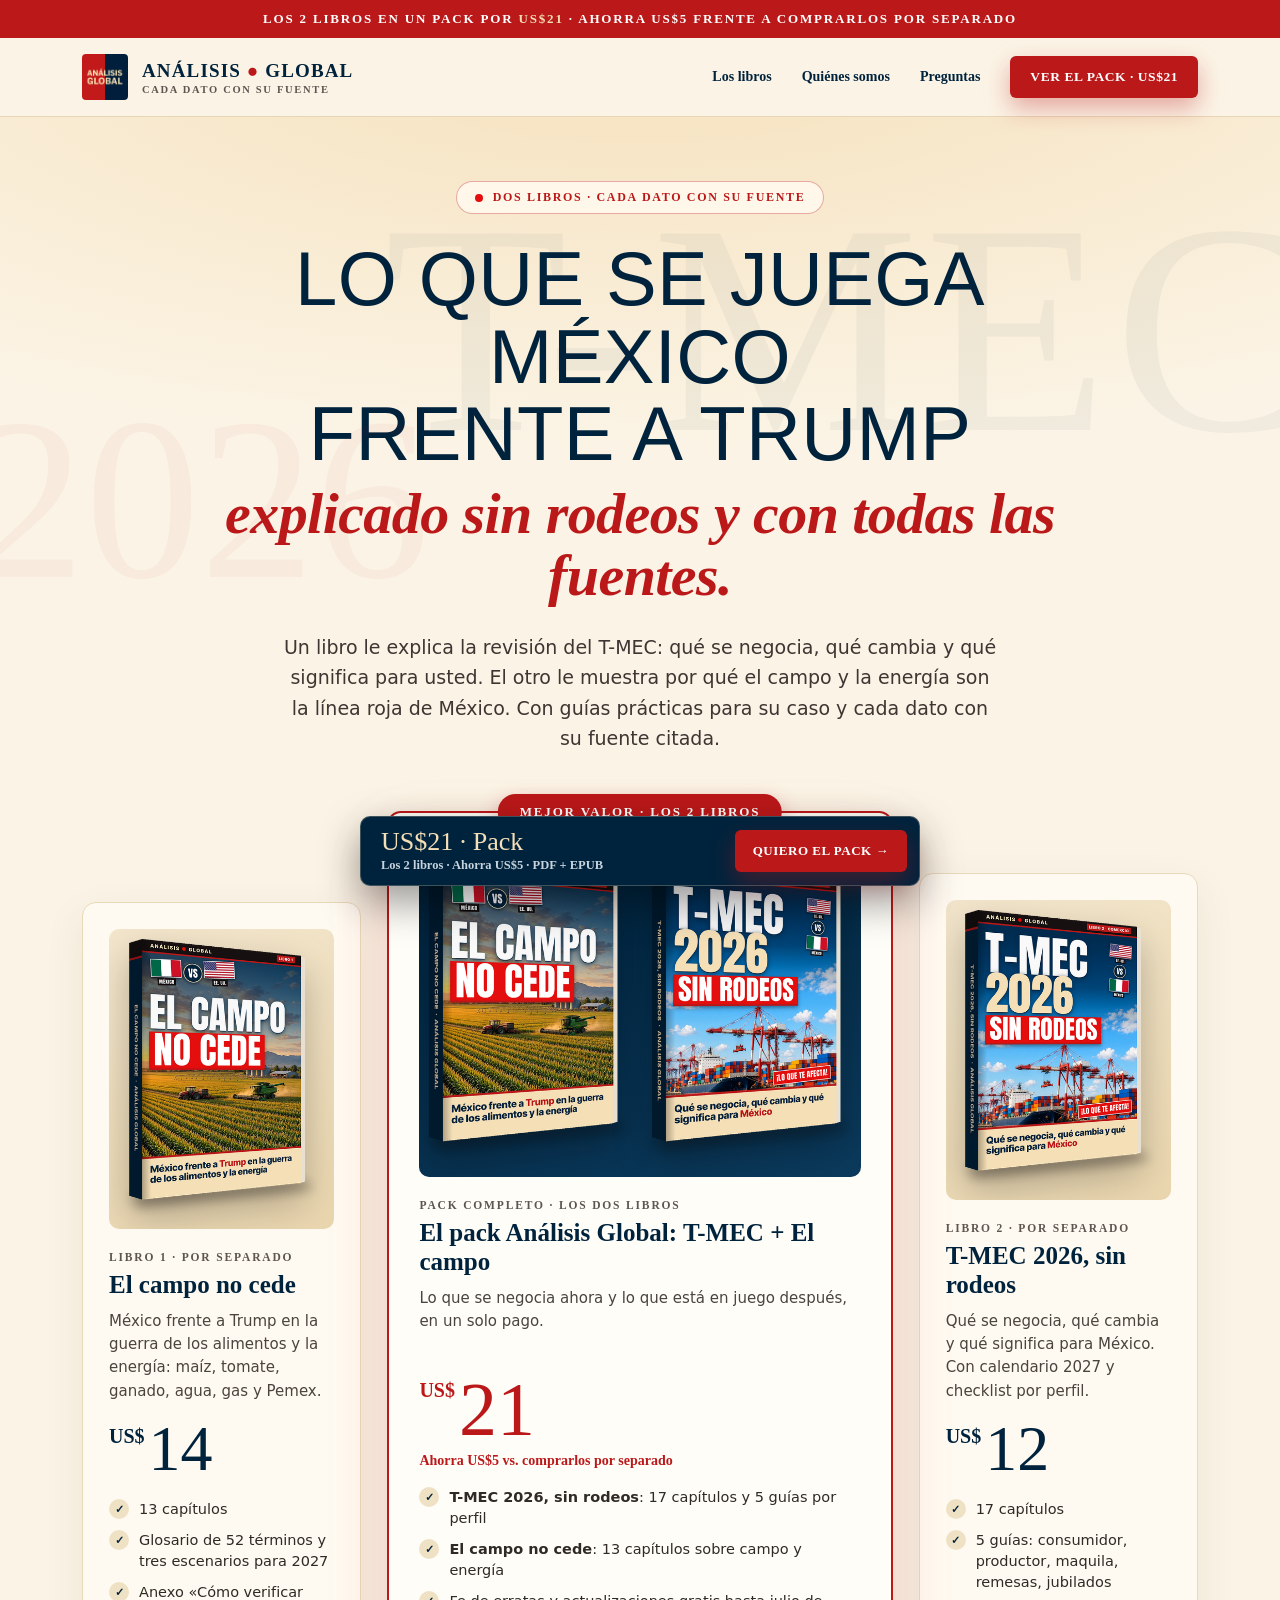
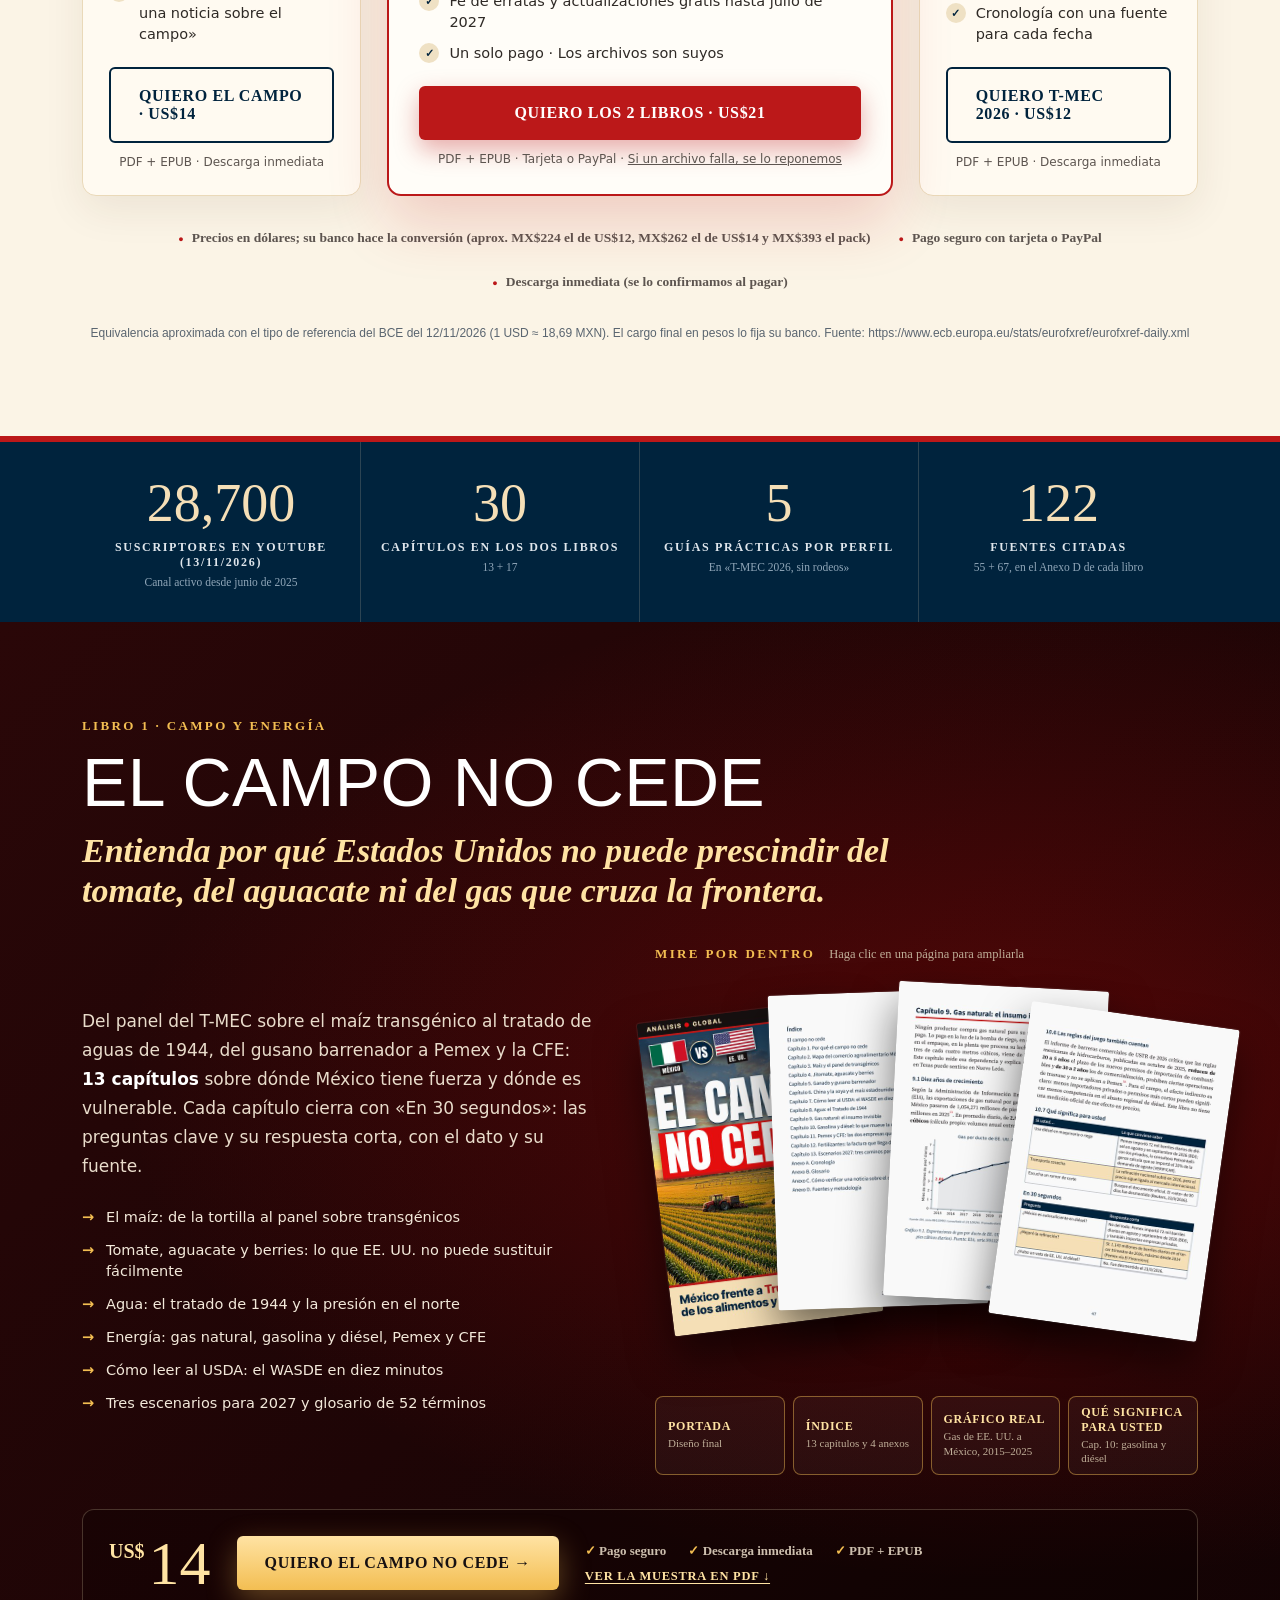
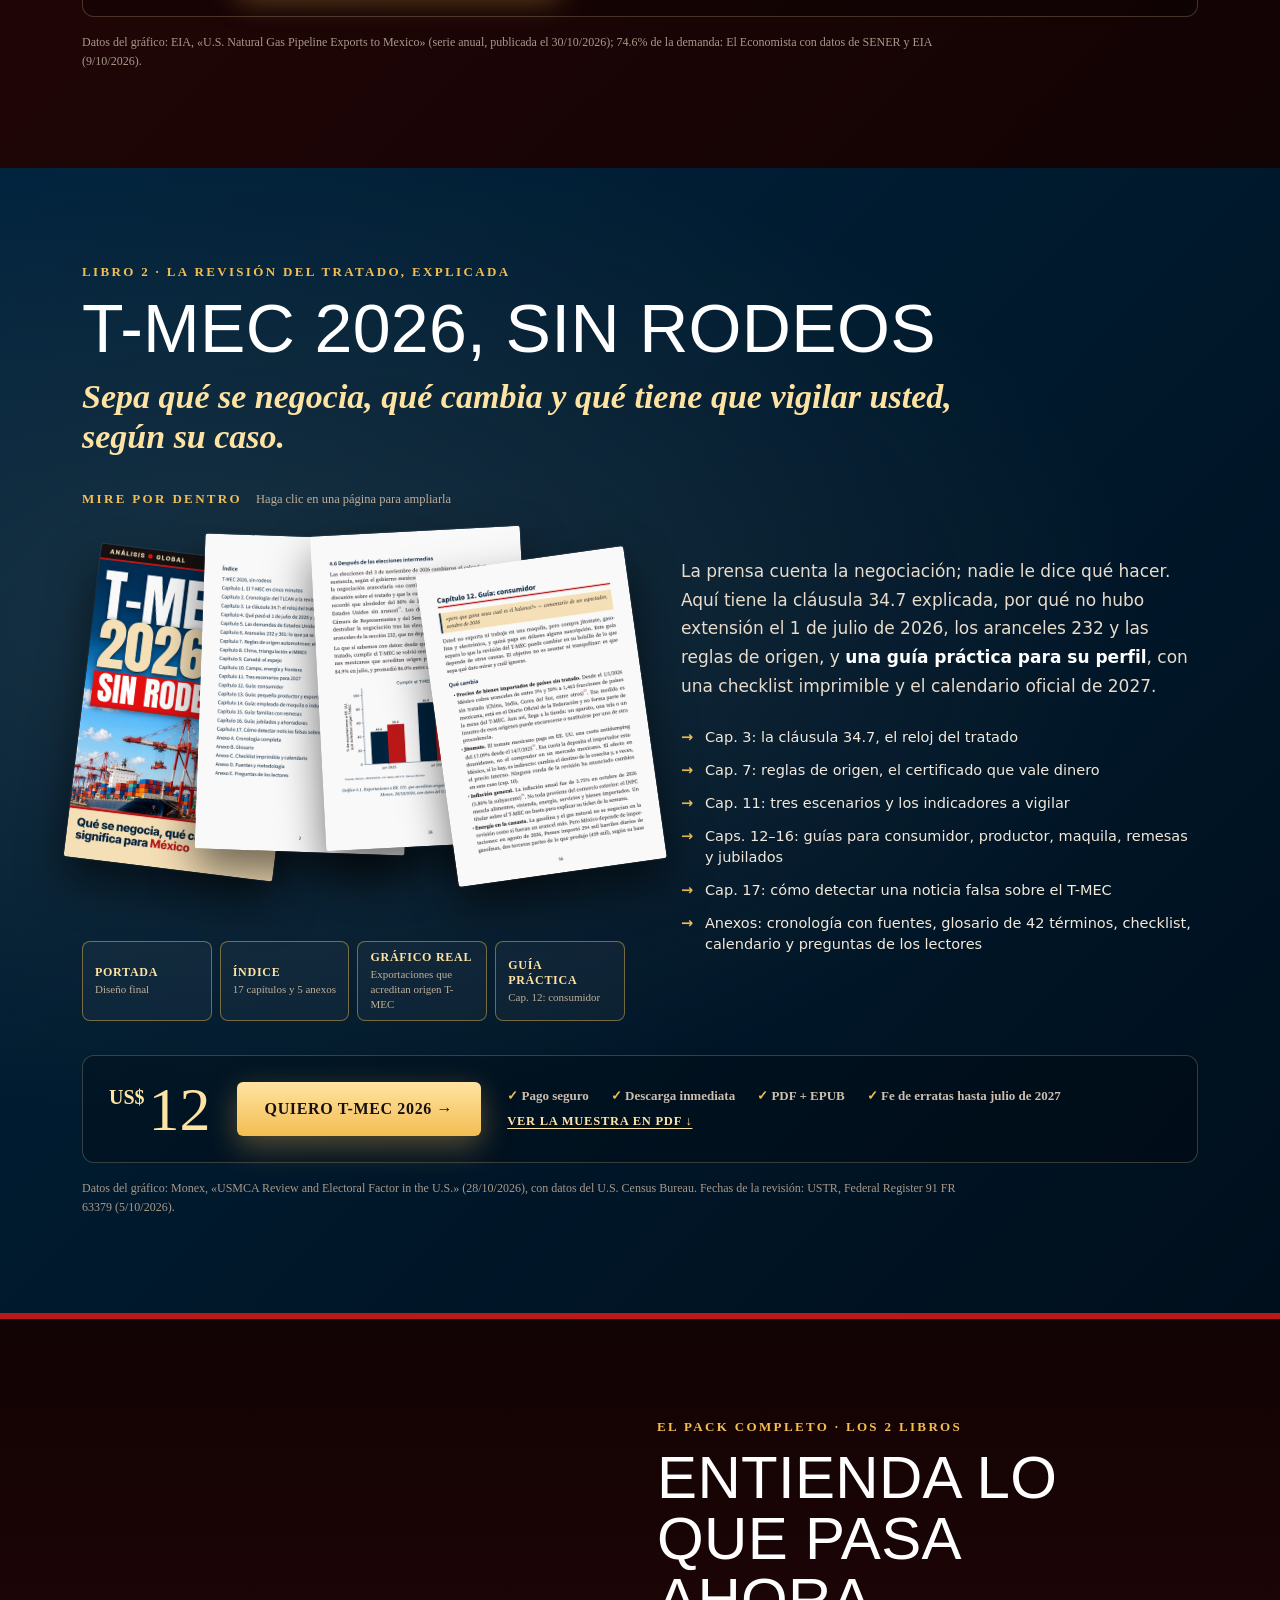
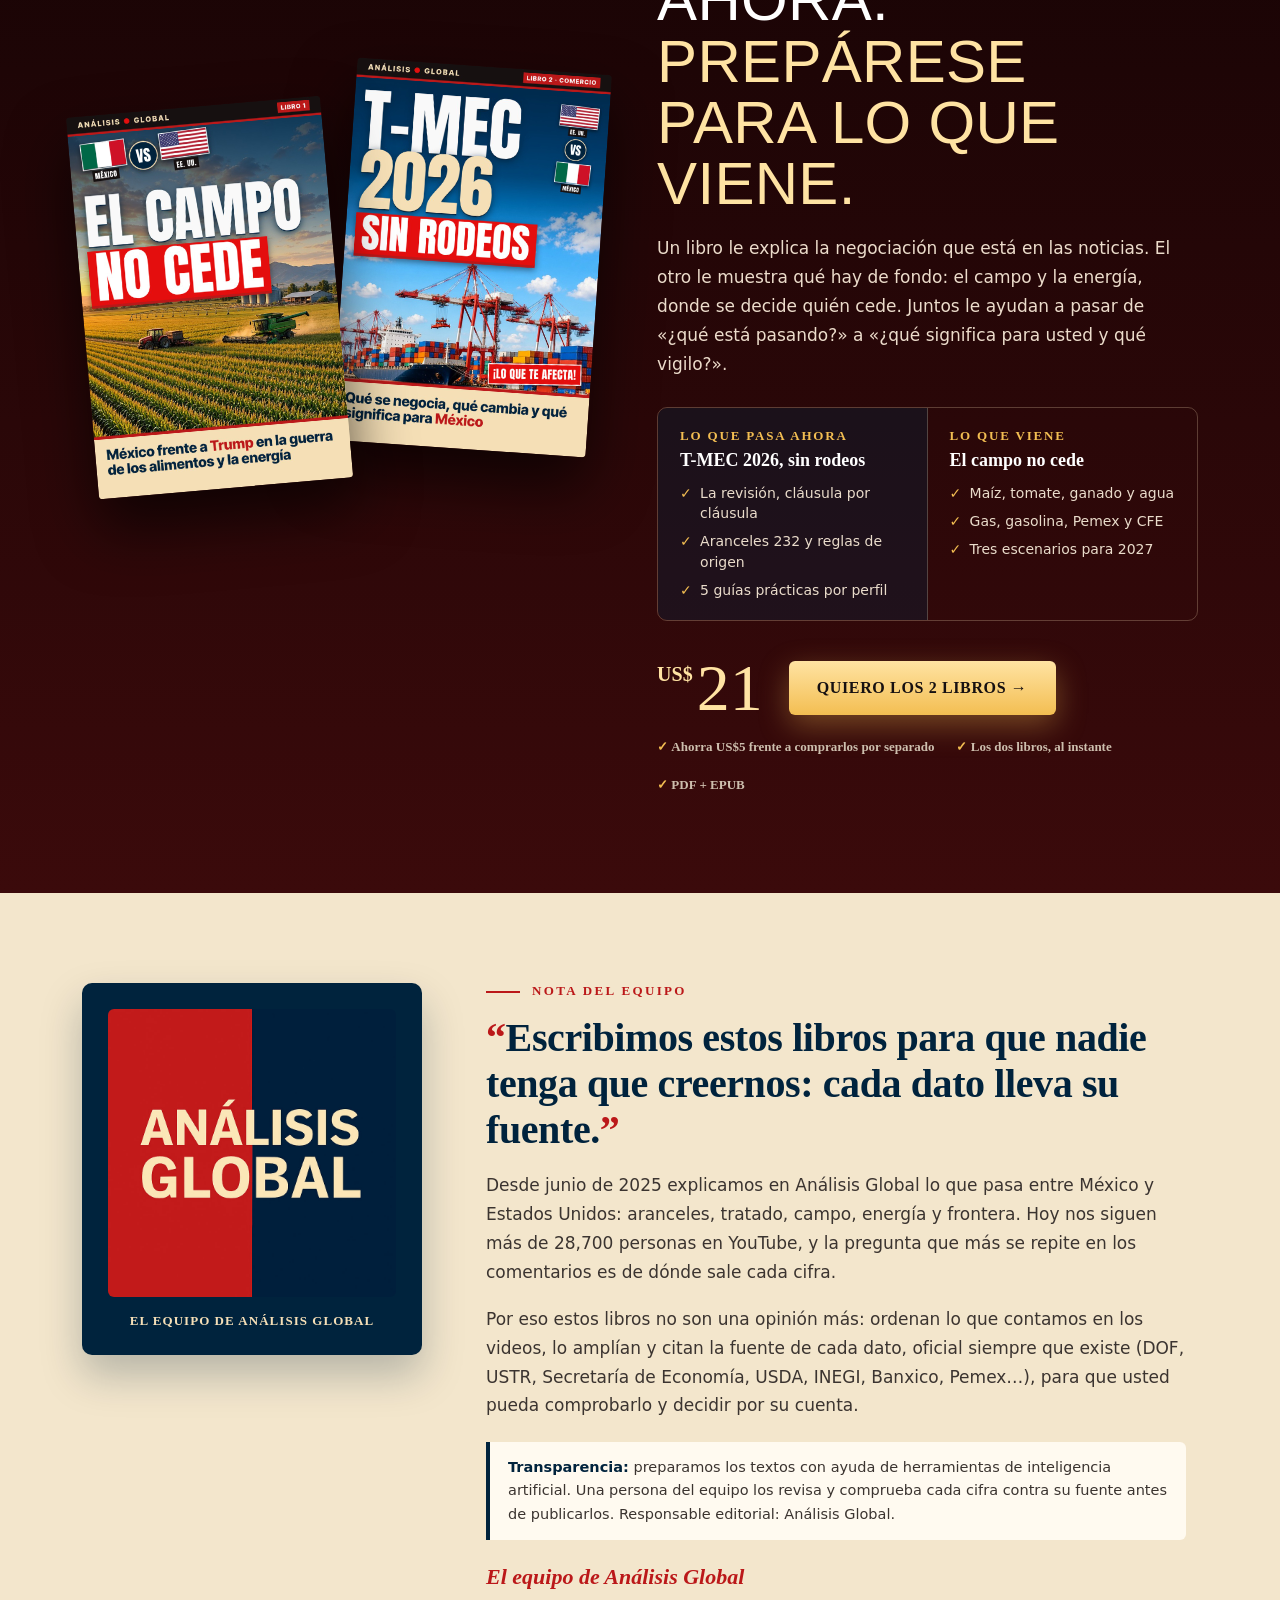
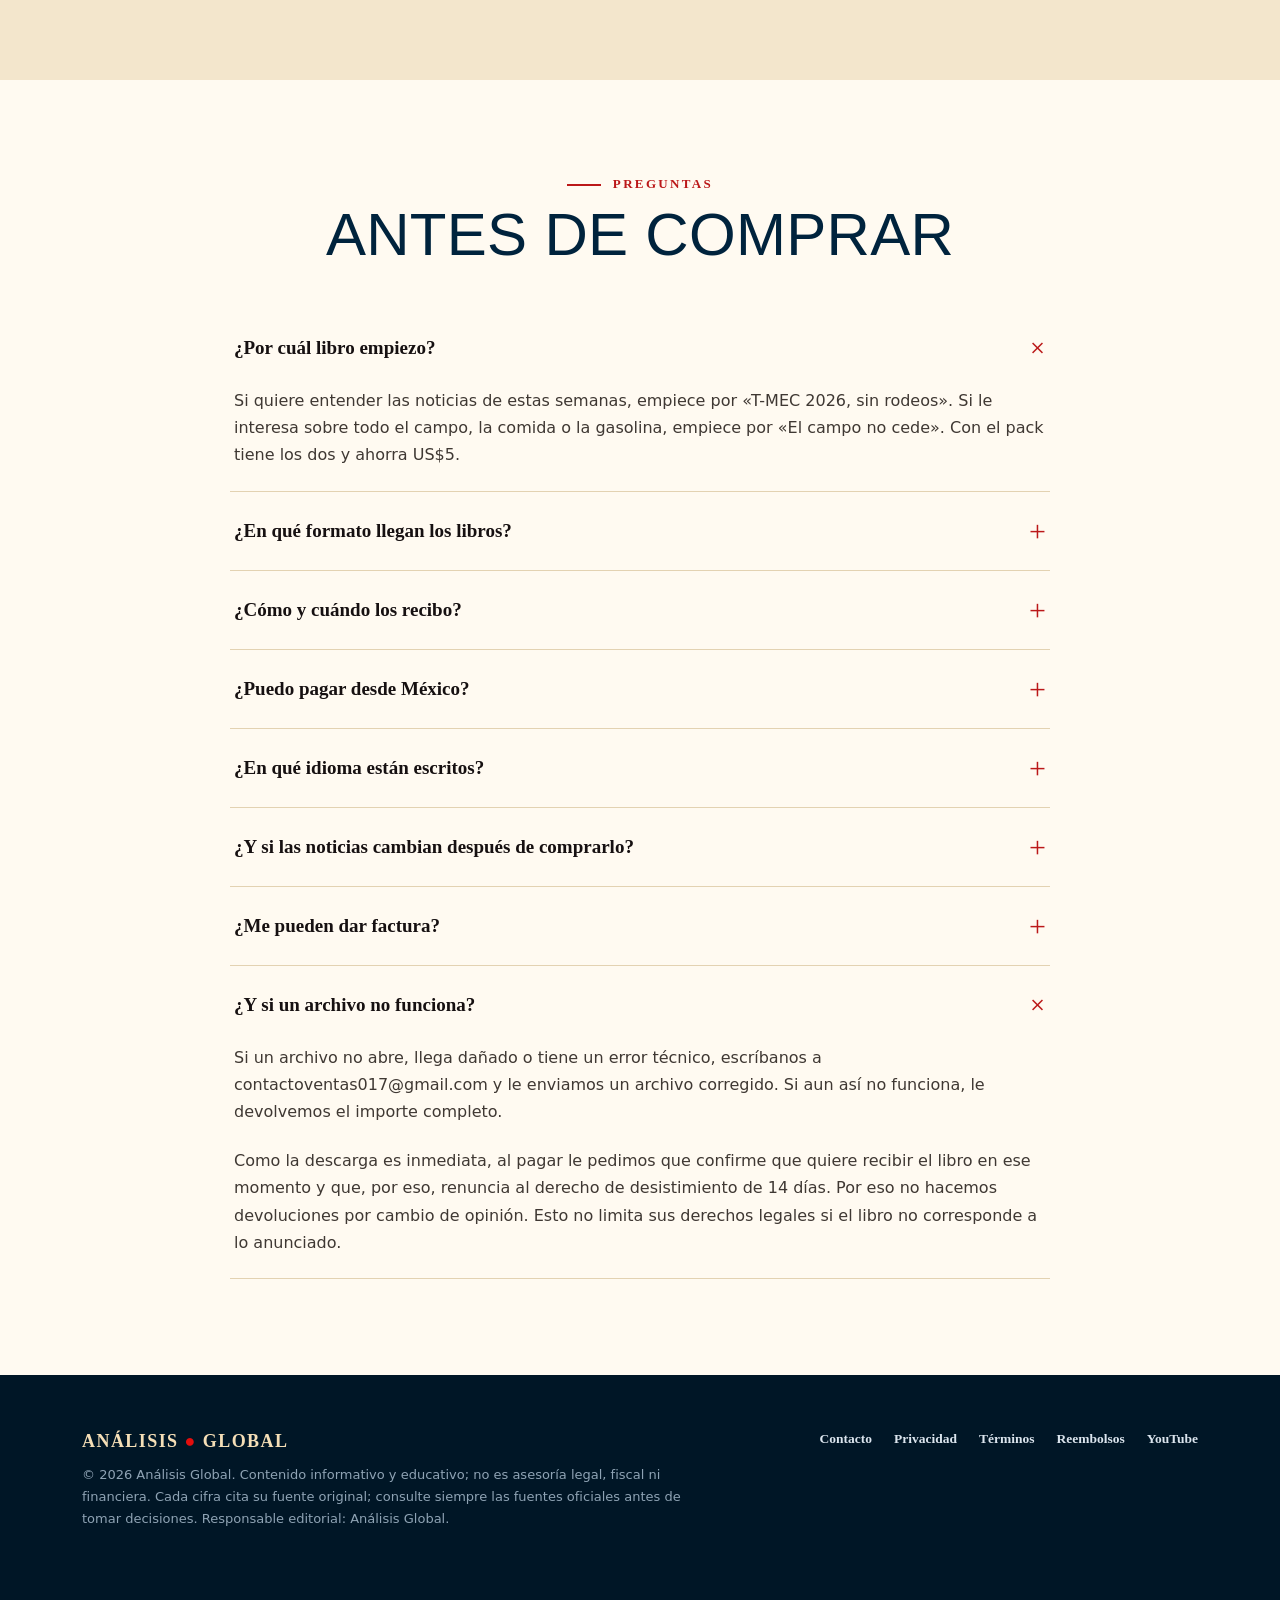
==== commit a05a3bfe: "Forzar portadas nuevas" ====
--- a/index.html
+++ b/index.html
@@ -163,9 +163,9 @@
 .th span{display:block;font:700 12.5px "Inter Tight";letter-spacing:.06em;color:#e9dccb;margin-top:12px;text-transform:uppercase}
 .th span em{font:500 12px Inter;font-style:normal;color:#a8998a;text-transform:none;letter-spacing:0;display:block;margin-top:3px}
 .peek .src{font:500 12px/1.6 Inter;color:#a8998a;margin-top:22px}
-.lb{position:fixed;inset:0;background:rgba(0,10,18,.92);display:none;align-items:center;justify-content:center;z-index:100;padding:24px}
+.lb{position:fixed;inset:0;background:rgba(0,10,18,.92);display:none;align-items:center;justify-content:center;z-index:99999;padding:64px 24px 48px}
 .lb.on{display:flex}
-.lb img{max-height:calc(100vh - 90px);max-width:100%;border-radius:3px;box-shadow:0 30px 80px rgba(0,0,0,.6)}
+.lb img{max-height:calc(100vh - 130px);max-width:calc(100% - 100px);width:auto;height:auto;object-fit:contain;border-radius:3px;box-shadow:0 30px 80px rgba(0,0,0,.6)}
 .lb .x,.lb .nv{position:absolute;color:#fff;font:800 15px "Inter Tight";background:rgba(255,255,255,.12);border:0;border-radius:6px;padding:12px 16px;cursor:pointer}
 .lb .x{top:18px;right:18px}.lb .pv{left:18px;top:50%}.lb .nx{right:18px;top:50%}
 .lb .cap{position:absolute;bottom:16px;left:0;right:0;text-align:center;color:#cdd8e1;font:600 13px Inter}
@@ -342,7 +342,7 @@
 <!-- 2. CAPÇALERA -->
 <header><div class="wrap">
  <a class="logo" href="https://analisisglobal.net/"><img src="logo-ag.jpg" alt="Análisis Global"><div><div class="t">Análisis <i>●</i> Global</div><div class="s">Cada dato con su fuente</div></div></a>
- <nav><a class="lk" href="#libros">Los libros</a><a class="lk" href="#equipo">Quiénes somos</a><a class="lk" href="#faq">Preguntas</a><a class="btn btn-red" href="https://payhip.com/b/tTMkj" target="_blank" rel="noopener">Ver el pack · US$21</a></nav>
+ <nav><a class="lk" href="#libros">Los libros</a><a class="lk" href="#equipo">Quiénes somos</a><a class="lk" href="#faq">Preguntas</a><a class="btn btn-red" href="https://payhip.com/order?link=tTMkj&pricing_plan=PAWgpwdezK" target="_blank" rel="noopener">Ver el pack · US$21</a></nav>
 </div></header>
 
 <!-- 3. TITULAR -->
@@ -360,7 +360,7 @@
    <p class="desc">México frente a Trump en la guerra de los alimentos y la energía: maíz, tomate, ganado, agua, gas y Pemex.</p>
    <div class="price"><small>US$</small>14</div>
    <ul><li>13 capítulos</li><li>Glosario de 52 términos y tres escenarios para 2027</li><li>Anexo «Cómo verificar una noticia sobre el campo»</li></ul>
-   <a class="btn btn-line" href="https://payhip.com/b/VC2c3" target="_blank" rel="noopener">Quiero El campo · US$14</a>
+   <a class="btn btn-line" href="https://payhip.com/buy?link=VC2c3" target="_blank" rel="noopener">Quiero El campo · US$14</a>
    <div class="fine">PDF + EPUB · Descarga inmediata</div>
   </div>
   <div class="card best">
@@ -372,7 +372,7 @@
    <div class="price"><small>US$</small>21</div>
    <div class="save">Ahorra US$5 vs. comprarlos por separado</div>
    <ul><li><b>T-MEC 2026, sin rodeos</b>: 17 capítulos y 5 guías por perfil</li><li><b>El campo no cede</b>: 13 capítulos sobre campo y energía</li><li>Fe de erratas y actualizaciones gratis hasta julio de 2027</li><li>Un solo pago · Los archivos son suyos</li></ul>
-   <a class="btn btn-red" href="https://payhip.com/b/tTMkj" target="_blank" rel="noopener">Quiero los 2 libros · US$21</a>
+   <a class="btn btn-red" href="https://payhip.com/order?link=tTMkj&pricing_plan=PAWgpwdezK" target="_blank" rel="noopener">Quiero los 2 libros · US$21</a>
    <div class="fine">PDF + EPUB · Tarjeta o PayPal · <a href="#garantia" style="text-decoration:underline">Si un archivo falla, se lo reponemos</a></div>
   </div>
   <div class="card">
@@ -382,7 +382,7 @@
    <p class="desc">Qué se negocia, qué cambia y qué significa para México. Con calendario 2027 y checklist por perfil.</p>
    <div class="price"><small>US$</small>12</div>
    <ul><li>17 capítulos</li><li>5 guías: consumidor, productor, maquila, remesas, jubilados</li><li>Cronología con una fuente para cada fecha</li></ul>
-   <a class="btn btn-line" href="https://payhip.com/b/SjDXf" target="_blank" rel="noopener">Quiero T-MEC 2026 · US$12</a>
+   <a class="btn btn-line" href="https://payhip.com/buy?link=SjDXf" target="_blank" rel="noopener">Quiero T-MEC 2026 · US$12</a>
    <div class="fine">PDF + EPUB · Descarga inmediata</div>
   </div>
  </div>
@@ -411,13 +411,13 @@
   </div>
   <div class="bk-gal">
    <div class="gal-h"><span class="eyebrow">Mire por dentro</span><span class="hint">Haga clic en una página para ampliarla</span><span class="swipe">Deslice →</span></div>
-   <div class="fan"><a class="th f0" href="m-l1-1.jpg" data-lb="l1" data-i="0" data-cap="El campo no cede · Portada" style="--r:-7deg"><img src="m-l1-1-m.jpg" alt="Página de muestra: Portada"></a><a class="th f1" href="m-l1-2.jpg" data-lb="l1" data-i="1" data-cap="El campo no cede · Índice" style="--r:-2deg"><img src="m-l1-2-m.jpg" alt="Página de muestra: Índice"></a><a class="th f2" href="m-l1-3.jpg" data-lb="l1" data-i="2" data-cap="El campo no cede · Gráfico real" style="--r:3deg"><img src="m-l1-3-m.jpg" alt="Página de muestra: Gráfico real"></a><a class="th f3" href="m-l1-4.jpg" data-lb="l1" data-i="3" data-cap="El campo no cede · Cap. 10: qué significa para usted" style="--r:8deg"><img src="m-l1-4-m.jpg" alt="Página de muestra: Qué significa para usted"></a></div>
+   <div class="fan"><a class="th f0" href="m-l1-1.jpg?v=2" data-lb="l1" data-i="0" data-cap="El campo no cede · Portada" style="--r:-7deg"><img src="m-l1-1-m.jpg?v=2" alt="Página de muestra: Portada"></a><a class="th f1" href="m-l1-2.jpg" data-lb="l1" data-i="1" data-cap="El campo no cede · Índice" style="--r:-2deg"><img src="m-l1-2-m.jpg" alt="Página de muestra: Índice"></a><a class="th f2" href="m-l1-3.jpg" data-lb="l1" data-i="2" data-cap="El campo no cede · Gráfico real" style="--r:3deg"><img src="m-l1-3-m.jpg" alt="Página de muestra: Gráfico real"></a><a class="th f3" href="m-l1-4.jpg" data-lb="l1" data-i="3" data-cap="El campo no cede · Cap. 10: qué significa para usted" style="--r:8deg"><img src="m-l1-4-m.jpg" alt="Página de muestra: Qué significa para usted"></a></div>
    <div class="chips"><button type="button" class="thc" data-lb="l1" data-i="0"><b>Portada</b><span>Diseño final</span></button><button type="button" class="thc" data-lb="l1" data-i="1"><b>Índice</b><span>13 capítulos y 4 anexos</span></button><button type="button" class="thc" data-lb="l1" data-i="2"><b>Gráfico real</b><span>Gas de EE. UU. a México, 2015–2025</span></button><button type="button" class="thc" data-lb="l1" data-i="3"><b>Qué significa para usted</b><span>Cap. 10: gasolina y diésel</span></button></div>
   </div>
  </div>
  <div class="bk-cta">
   <div class="p"><small>US$</small>14</div>
-  <a class="btn btn-gold" href="https://payhip.com/b/VC2c3" data-producto="b/VC2c3" target="_blank" rel="noopener">Quiero El campo no cede →</a>
+  <a class="btn btn-gold" href="https://payhip.com/buy?link=VC2c3" data-producto="b/VC2c3" target="_blank" rel="noopener">Quiero El campo no cede →</a>
   <div class="meta"><div class="trust"><span>Pago seguro</span><span>Descarga inmediata</span><span>PDF + EPUB</span></div><a class="pdf" href="muestra-l1.pdf">Ver la muestra en PDF ↓</a></div>
  </div>
  <div class="src">Datos del gráfico: EIA, «U.S. Natural Gas Pipeline Exports to Mexico» (serie anual, publicada el 30/10/2026); 74.6% de la demanda: El Economista con datos de SENER y EIA (9/10/2026).</div>
@@ -433,7 +433,7 @@
  <div class="bk-grid rev">
   <div class="bk-gal">
    <div class="gal-h"><span class="eyebrow">Mire por dentro</span><span class="hint">Haga clic en una página para ampliarla</span><span class="swipe">Deslice →</span></div>
-   <div class="fan"><a class="th f0" href="m-l2-1.jpg" data-lb="l2" data-i="0" data-cap="T-MEC 2026, sin rodeos · Portada" style="--r:7deg"><img src="m-l2-1-m.jpg" alt="Página de muestra: Portada"></a><a class="th f1" href="m-l2-2.jpg" data-lb="l2" data-i="1" data-cap="T-MEC 2026, sin rodeos · Índice" style="--r:2deg"><img src="m-l2-2-m.jpg" alt="Página de muestra: Índice"></a><a class="th f2" href="m-l2-3.jpg" data-lb="l2" data-i="2" data-cap="T-MEC 2026, sin rodeos · Gráfico 4.1" style="--r:-3deg"><img src="m-l2-3-m.jpg" alt="Página de muestra: Gráfico real"></a><a class="th f3" href="m-l2-4.jpg" data-lb="l2" data-i="3" data-cap="T-MEC 2026, sin rodeos · Guía para el consumidor" style="--r:-8deg"><img src="m-l2-4-m.jpg" alt="Página de muestra: Guía para el consumidor"></a></div>
+   <div class="fan"><a class="th f0" href="m-l2-1.jpg?v=2" data-lb="l2" data-i="0" data-cap="T-MEC 2026, sin rodeos · Portada" style="--r:7deg"><img src="m-l2-1-m.jpg?v=2" alt="Página de muestra: Portada"></a><a class="th f1" href="m-l2-2.jpg" data-lb="l2" data-i="1" data-cap="T-MEC 2026, sin rodeos · Índice" style="--r:2deg"><img src="m-l2-2-m.jpg" alt="Página de muestra: Índice"></a><a class="th f2" href="m-l2-3.jpg" data-lb="l2" data-i="2" data-cap="T-MEC 2026, sin rodeos · Gráfico 4.1" style="--r:-3deg"><img src="m-l2-3-m.jpg" alt="Página de muestra: Gráfico real"></a><a class="th f3" href="m-l2-4.jpg" data-lb="l2" data-i="3" data-cap="T-MEC 2026, sin rodeos · Guía para el consumidor" style="--r:-8deg"><img src="m-l2-4-m.jpg" alt="Página de muestra: Guía para el consumidor"></a></div>
    <div class="chips"><button type="button" class="thc" data-lb="l2" data-i="0"><b>Portada</b><span>Diseño final</span></button><button type="button" class="thc" data-lb="l2" data-i="1"><b>Índice</b><span>17 capítulos y 5 anexos</span></button><button type="button" class="thc" data-lb="l2" data-i="2"><b>Gráfico real</b><span>Exportaciones que acreditan origen T-MEC</span></button><button type="button" class="thc" data-lb="l2" data-i="3"><b>Guía práctica</b><span>Cap. 12: consumidor</span></button></div>
   </div>
   <div class="bk-txt">
@@ -443,7 +443,7 @@
  </div>
  <div class="bk-cta">
   <div class="p"><small>US$</small>12</div>
-  <a class="btn btn-gold" href="https://payhip.com/b/SjDXf" data-producto="b/SjDXf" target="_blank" rel="noopener">Quiero T-MEC 2026 →</a>
+  <a class="btn btn-gold" href="https://payhip.com/buy?link=SjDXf" data-producto="b/SjDXf" target="_blank" rel="noopener">Quiero T-MEC 2026 →</a>
   <div class="meta"><div class="trust"><span>Pago seguro</span><span>Descarga inmediata</span><span>PDF + EPUB</span><span>Fe de erratas hasta julio de 2027</span></div><a class="pdf" href="muestra-l2.pdf">Ver la muestra en PDF ↓</a></div>
  </div>
  <div class="src">Datos del gráfico: Monex, «USMCA Review and Electoral Factor in the U.S.» (28/10/2026), con datos del U.S. Census Bureau. Fechas de la revisión: USTR, Federal Register 91 FR 63379 (5/10/2026).</div>
@@ -460,7 +460,7 @@
    <div><h4>Lo que pasa ahora</h4><h5>T-MEC 2026, sin rodeos</h5><ul><li>La revisión, cláusula por cláusula</li><li>Aranceles 232 y reglas de origen</li><li>5 guías prácticas por perfil</li></ul></div>
    <div><h4>Lo que viene</h4><h5>El campo no cede</h5><ul><li>Maíz, tomate, ganado y agua</li><li>Gas, gasolina, Pemex y CFE</li><li>Tres escenarios para 2027</li></ul></div>
   </div>
-  <div class="buyrow"><div class="p"><small>US$</small>21</div><a class="btn btn-gold" href="https://payhip.com/b/tTMkj" data-producto="b/tTMkj" target="_blank" rel="noopener">Quiero los 2 libros →</a></div>
+  <div class="buyrow"><div class="p"><small>US$</small>21</div><a class="btn btn-gold" href="https://payhip.com/order?link=tTMkj&pricing_plan=PAWgpwdezK" data-producto="b/tTMkj" target="_blank" rel="noopener">Quiero los 2 libros →</a></div>
   <div class="trust"><span>Ahorra US$5 frente a comprarlos por separado</span><span>Los dos libros, al instante</span><span>PDF + EPUB</span></div>
  </div>
 </div></section>
@@ -517,7 +517,7 @@
 
 
 <!-- 11. BARRA FIXA -->
-<div class="sticky"><div><b>US$21 · Pack</b><span>Los 2 libros · Ahorra US$5 · PDF + EPUB</span></div><a class="btn btn-red" href="https://payhip.com/b/tTMkj" target="_blank" rel="noopener">Quiero el pack →</a></div>
+<div class="sticky"><div><b>US$21 · Pack</b><span>Los 2 libros · Ahorra US$5 · PDF + EPUB</span></div><a class="btn btn-red" href="https://payhip.com/order?link=tTMkj&pricing_plan=PAWgpwdezK" target="_blank" rel="noopener">Quiero el pack →</a></div>
 <div class="lb" id="lb" role="dialog" aria-modal="true" aria-label="Página de muestra ampliada"><button class="x" type="button">Cerrar ✕</button><button class="nv pv" type="button" aria-label="Anterior">←</button><img alt=""><button class="nv nx" type="button" aria-label="Siguiente">→</button><div class="cap"></div></div>
 <script>
 (function(){var lb=document.getElementById('lb'),img=lb.querySelector('img'),cap=lb.querySelector('.cap'),set=[],k=0;
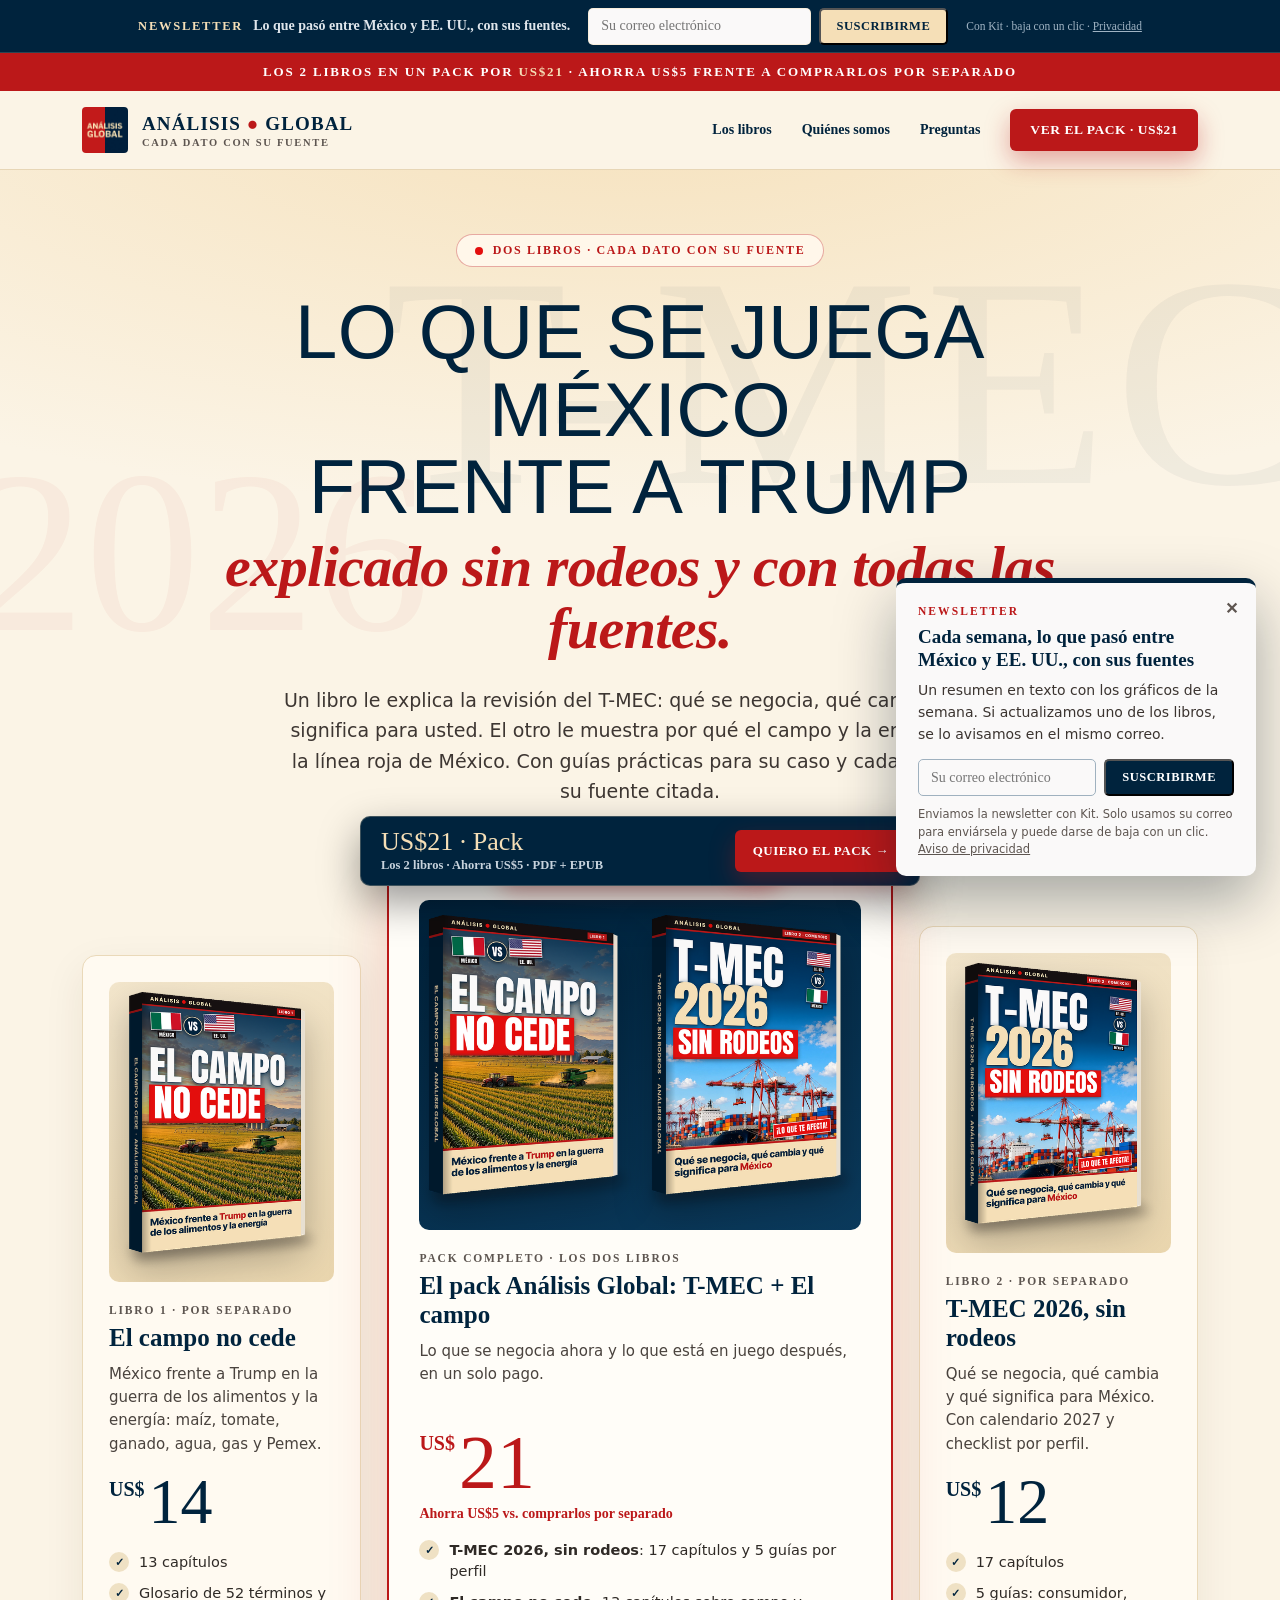
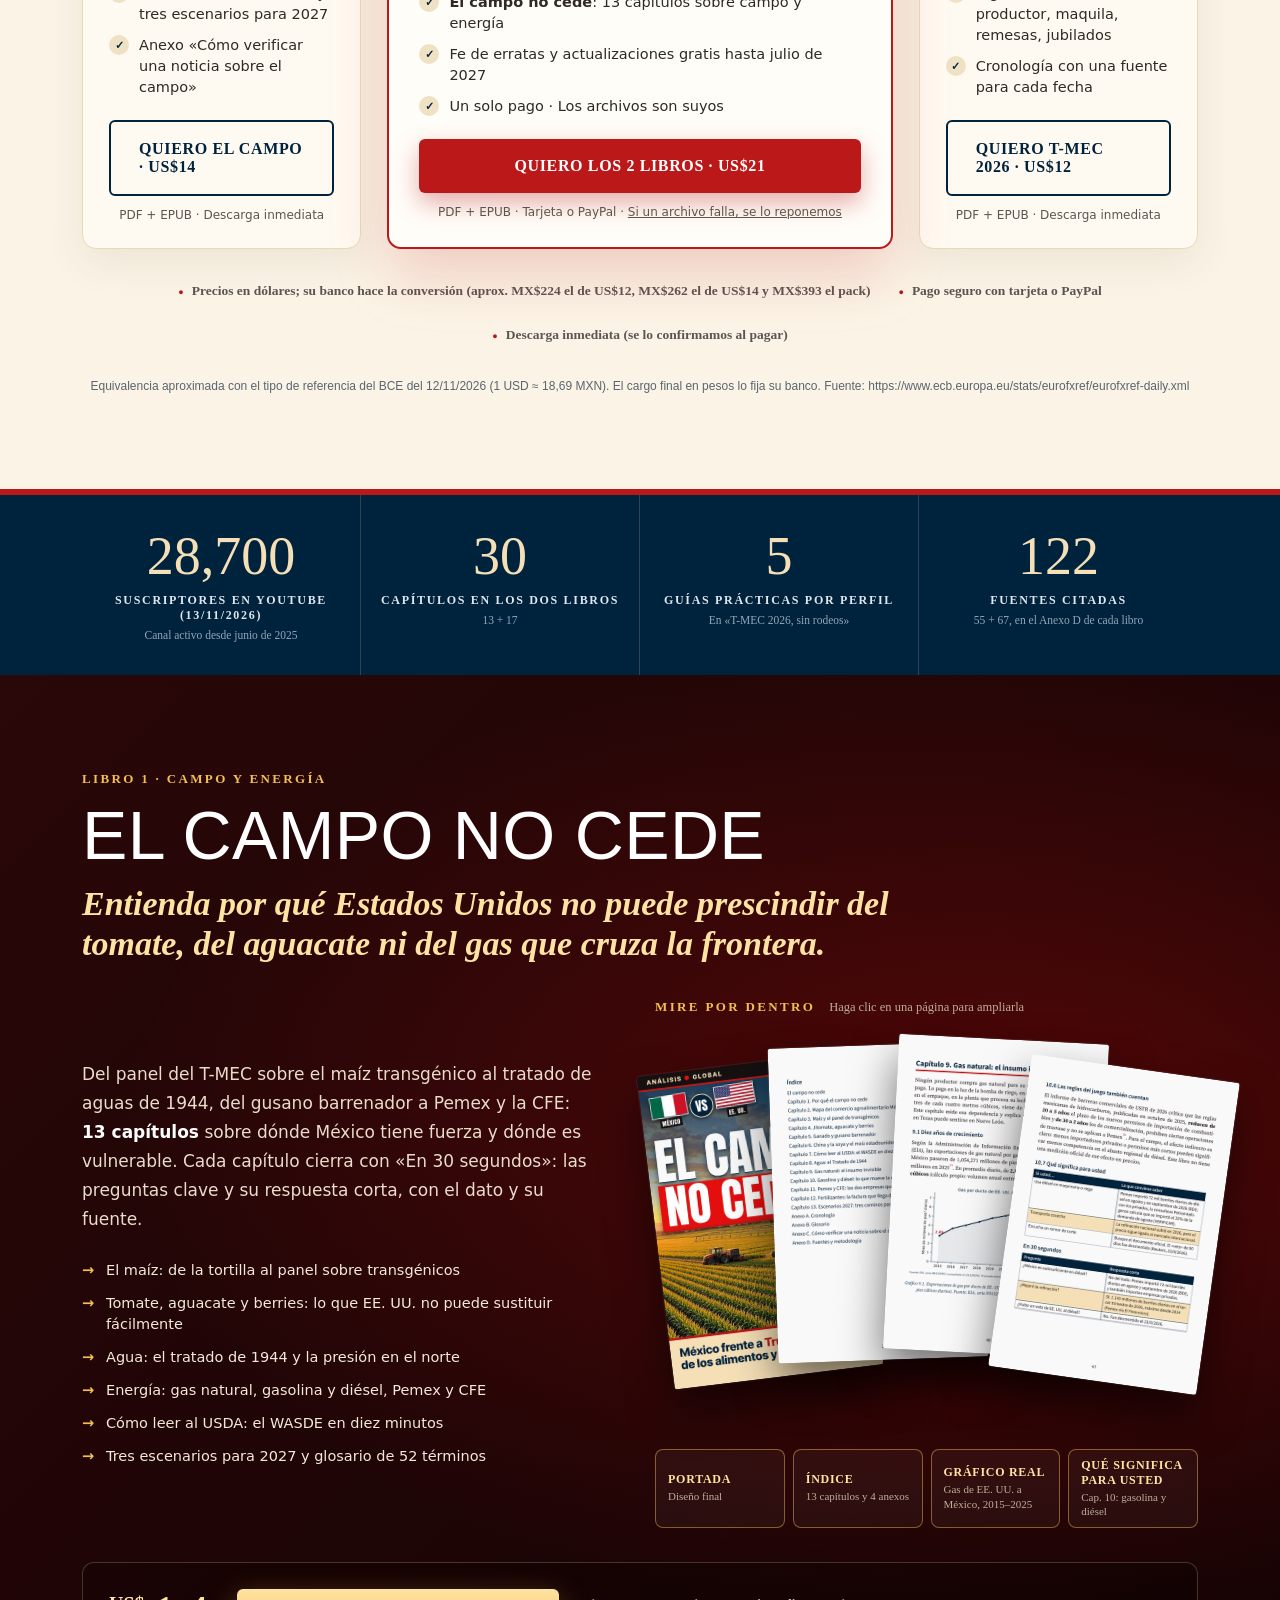
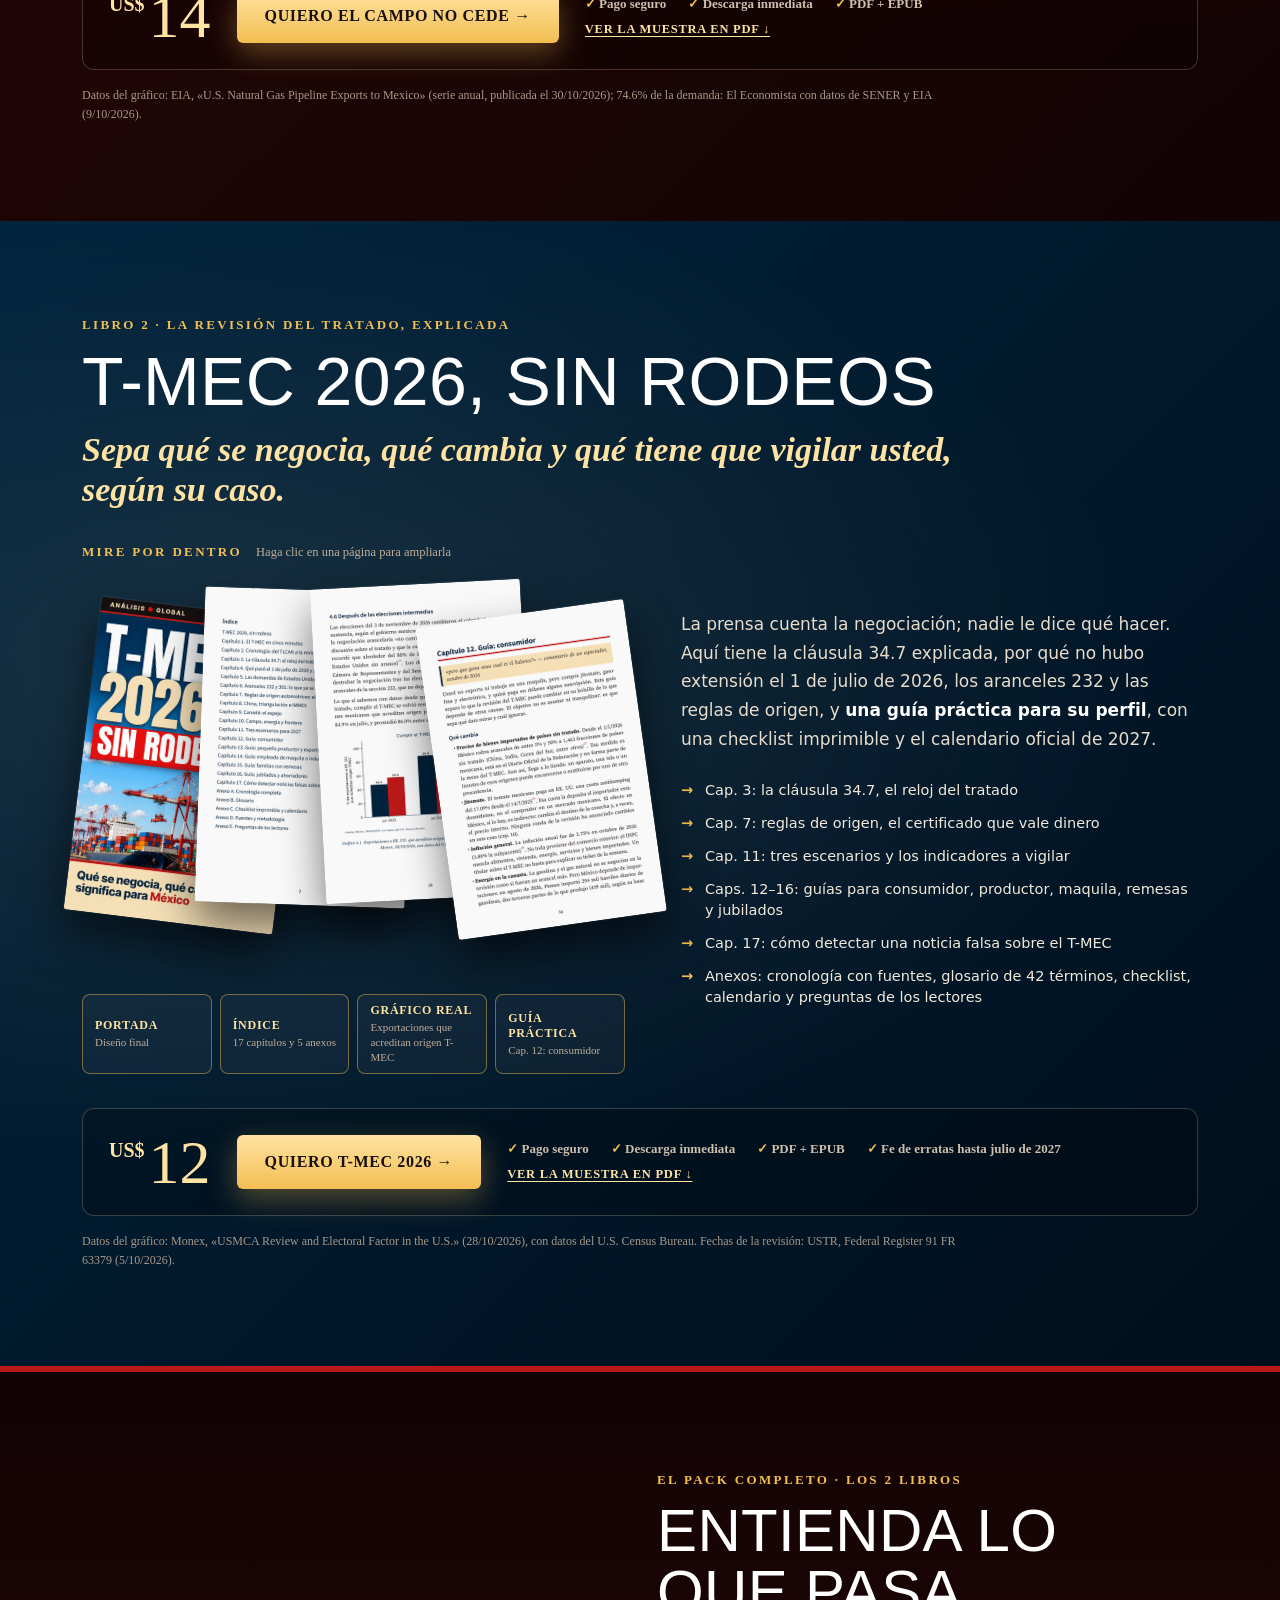
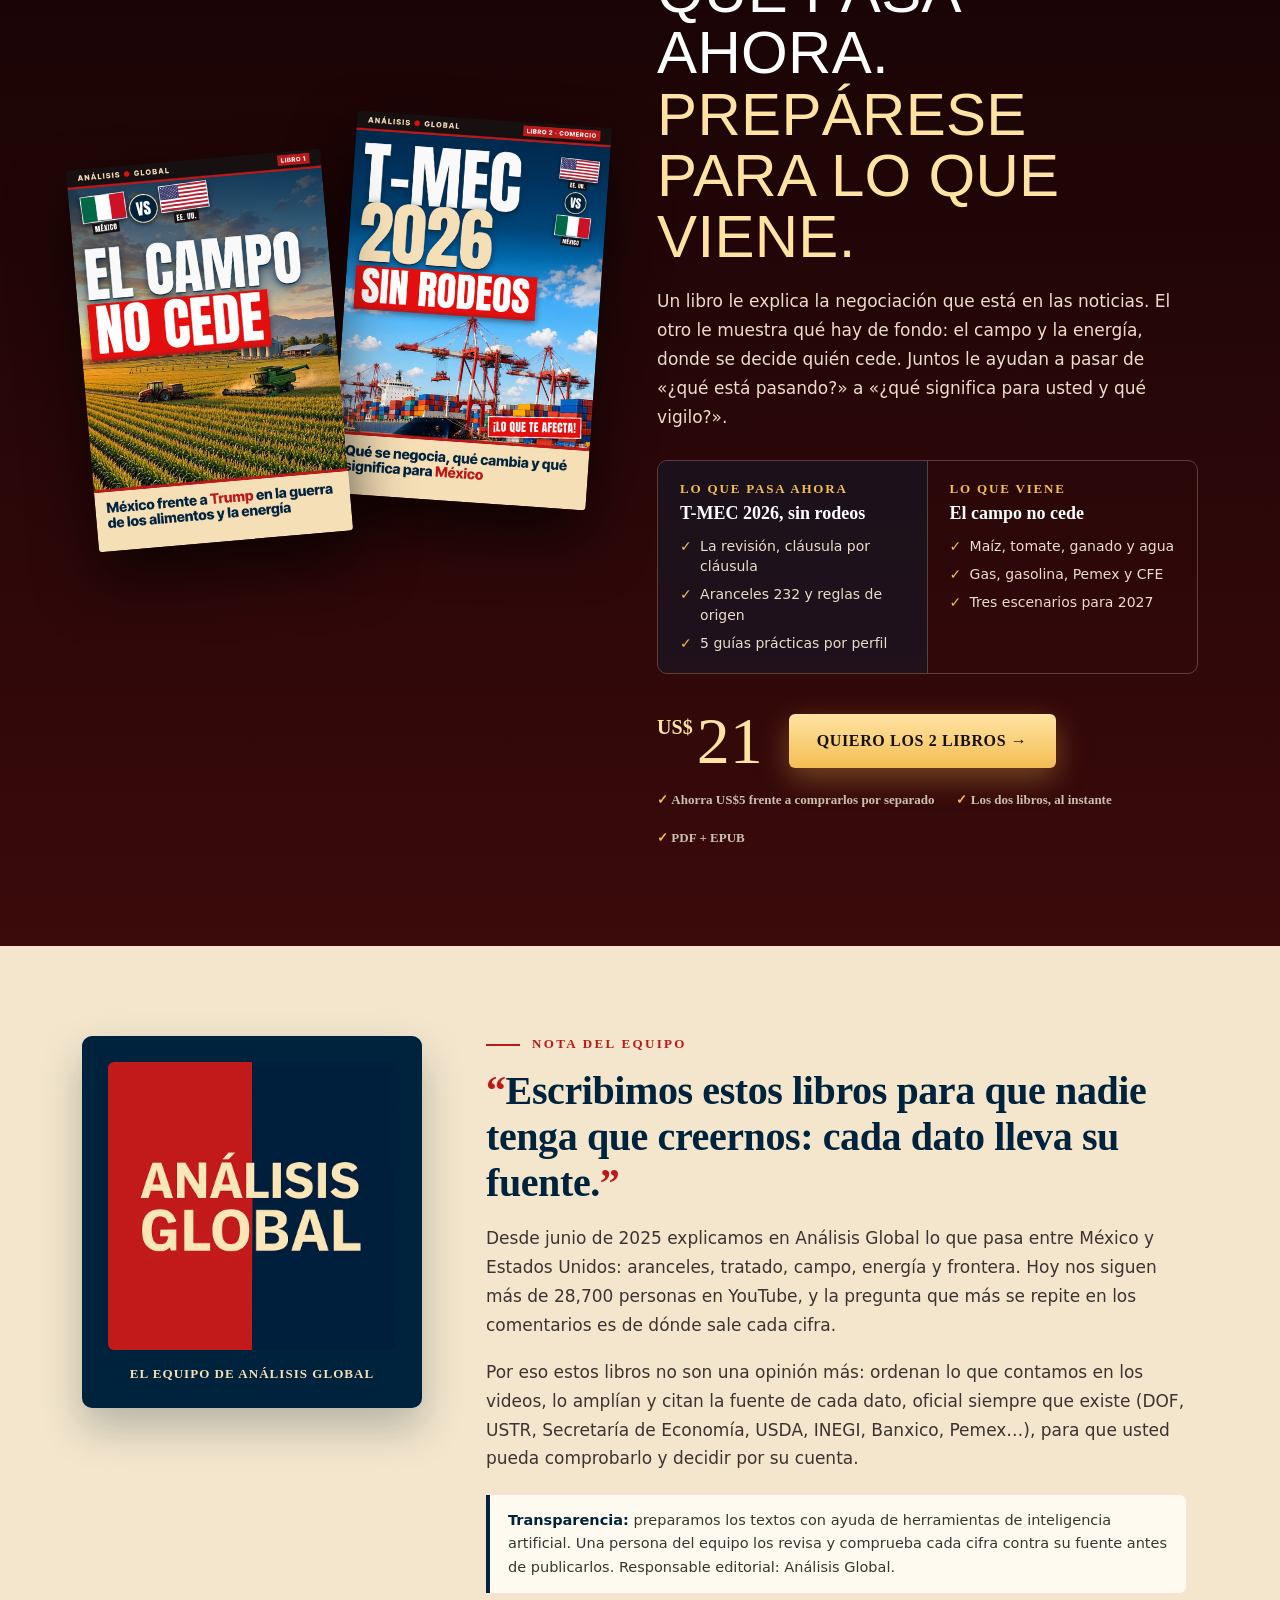
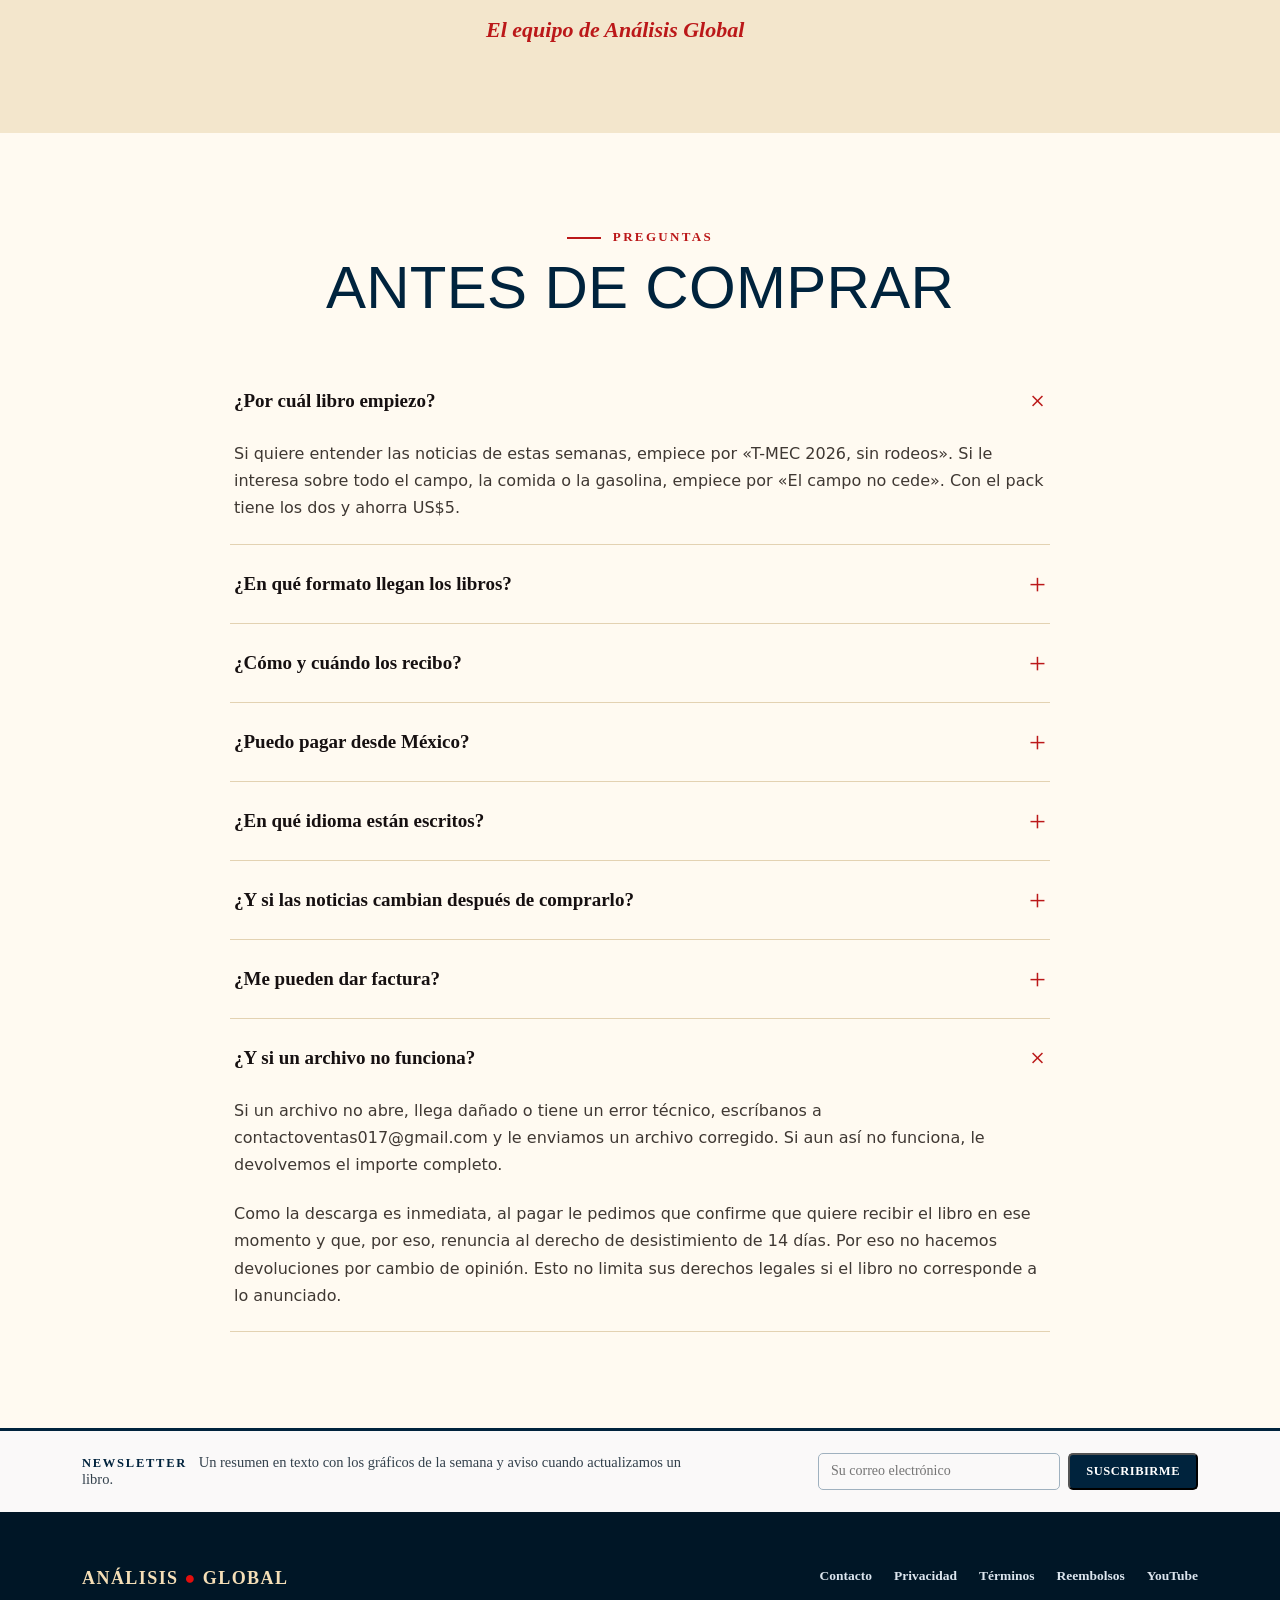
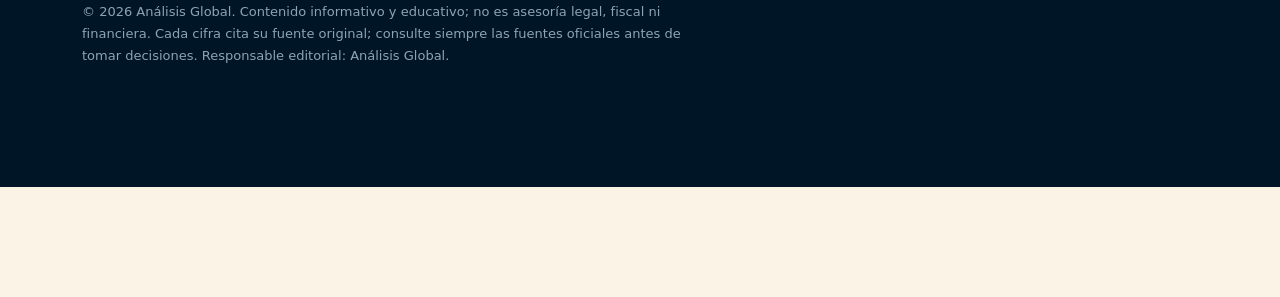
==== commit 86313a01: "Newsletter conectada a Kit" ====
--- a/index.html
+++ b/index.html
@@ -323,7 +323,7 @@
 .price-tag{display:inline-block;margin-left:8px;background:#00233D;color:#F5DFB7;font:800 10px/1 "Inter Tight",sans-serif;letter-spacing:.08em;padding:3px 7px;border-radius:3px;vertical-align:middle;text-transform:uppercase}
 .paynote small{display:block;font:500 12px/1.5 Inter,sans-serif;color:#5a6570;margin-top:6px}
 
-</style><style>/* Newsletter amagada fins tenir Kit (14/11/2026) */.nlbar,.nlmini,#nlpop{display:none!important}</style>
+</style>
 </head>
 <body>
 <!-- Nota interna 14/11/2026: enllaços Payhip ja posats (globalbriefs / VC2c3 / SjDXf / tTMkj). Pendents: [URL LANDING KIT] de Kit, i publicació de la pàgina. Preus US$12 / 14 / 21 aprovats el 12/11/2026. Responsable editorial: Análisis Global. Venedor legal: Gil Grifol Morer. Correu: contactoventas017@gmail.com. -->
@@ -332,7 +332,7 @@
 <!-- 0. BARRA DE NEWSLETTER (Kit, sense regal). A la versió real, action = URL del formulari de Kit. -->
 <div class="nlbar" id="newsletter"><div class="wrap">
  <p><b>Newsletter</b><span>Lo que pasó entre México y EE. UU., con sus fuentes.</span></p>
- <form class="nlf " action="[URL LANDING KIT]" method="get" onsubmit="return agSub(this)"><input type="email" name="email" required placeholder="Su correo electrónico" aria-label="Correo electrónico"><button class="btn" type="submit">Suscribirme</button></form>
+ <form class="nlf " action="https://app.kit.com/forms/10190072/subscriptions" method="post" target="_blank" onsubmit="return agSub(this)"><input type="email" name="email_address" required placeholder="Su correo electrónico" aria-label="Correo electrónico"><button class="btn" type="submit">Suscribirme</button></form>
  <small>Con Kit · baja con un clic · <a href="privacidad.html">Privacidad</a></small>
 </div></div>
 
@@ -498,7 +498,7 @@
 <!-- 10. NEWSLETTER REDUÏDA abans del peu -->
 <section class="nlmini"><div class="wrap">
  <p><b>Newsletter</b> Un resumen en texto con los gráficos de la semana y aviso cuando actualizamos un libro.</p>
- <form class="nlf " action="[URL LANDING KIT]" method="get" onsubmit="return agSub(this)"><input type="email" name="email" required placeholder="Su correo electrónico" aria-label="Correo electrónico"><button class="btn" type="submit">Suscribirme</button></form>
+ <form class="nlf " action="https://app.kit.com/forms/10190072/subscriptions" method="post" target="_blank" onsubmit="return agSub(this)"><input type="email" name="email_address" required placeholder="Su correo electrónico" aria-label="Correo electrónico"><button class="btn" type="submit">Suscribirme</button></form>
 </div></section>
 
 <!-- 11. PEU -->
@@ -511,7 +511,7 @@
  <div class="eyebrow">Newsletter</div>
  <h4>Cada semana, lo que pasó entre México y EE. UU., con sus fuentes</h4>
  <p>Un resumen en texto con los gráficos de la semana. Si actualizamos uno de los libros, se lo avisamos en el mismo correo.</p>
- <form class="nlf " action="[URL LANDING KIT]" method="get" onsubmit="return agSub(this)"><input type="email" name="email" required placeholder="Su correo electrónico" aria-label="Correo electrónico"><button class="btn" type="submit">Suscribirme</button></form>
+ <form class="nlf " action="https://app.kit.com/forms/10190072/subscriptions" method="post" target="_blank" onsubmit="return agSub(this)"><input type="email" name="email_address" required placeholder="Su correo electrónico" aria-label="Correo electrónico"><button class="btn" type="submit">Suscribirme</button></form>
  <div class="fine">Enviamos la newsletter con Kit. Solo usamos su correo para enviársela y puede darse de baja con un clic. <a href="privacidad.html">Aviso de privacidad</a></div>
 </aside>
 
@@ -529,8 +529,8 @@
 document.addEventListener('keydown',function(e){if(!lb.classList.contains('on'))return;if(e.key==='Escape')lb.classList.remove('on');if(e.key==='ArrowLeft')show(k-1);if(e.key==='ArrowRight')show(k+1);});})();
 </script>
 <script>
-/* Newsletter: maqueta, no envia res. A la versió real el formulari va a Kit (doble opt-in). */
-function agSub(f){try{localStorage.setItem('ag_nl_pop','sub')}catch(e){}f.innerHTML='<p class="ok">Gracias. Le enviamos un correo para confirmar su suscripción.</p>';return false;}
+/* Newsletter: envia a Kit form 10190072 (doble opt-in). */
+function agSub(f){try{localStorage.setItem('ag_nl_pop','sub')}catch(x){}setTimeout(function(){f.innerHTML='<p class="ok">Gracias. Revise su correo para confirmar la suscripción.</p>';},300);return true;}
 /* Slide-in: al 50 % del scroll o exit-intent (escriptori). Com a màxim un cop cada 24 h (localStorage) i mai després de subscriure's. */
 (function(){var K='ag_nl_pop',pop=document.getElementById('nlpop'),done=false;
 function seen(){try{var v=localStorage.getItem(K);return v==='sub'||(v&&Date.now()-(+v)<864e5);}catch(e){return false}}
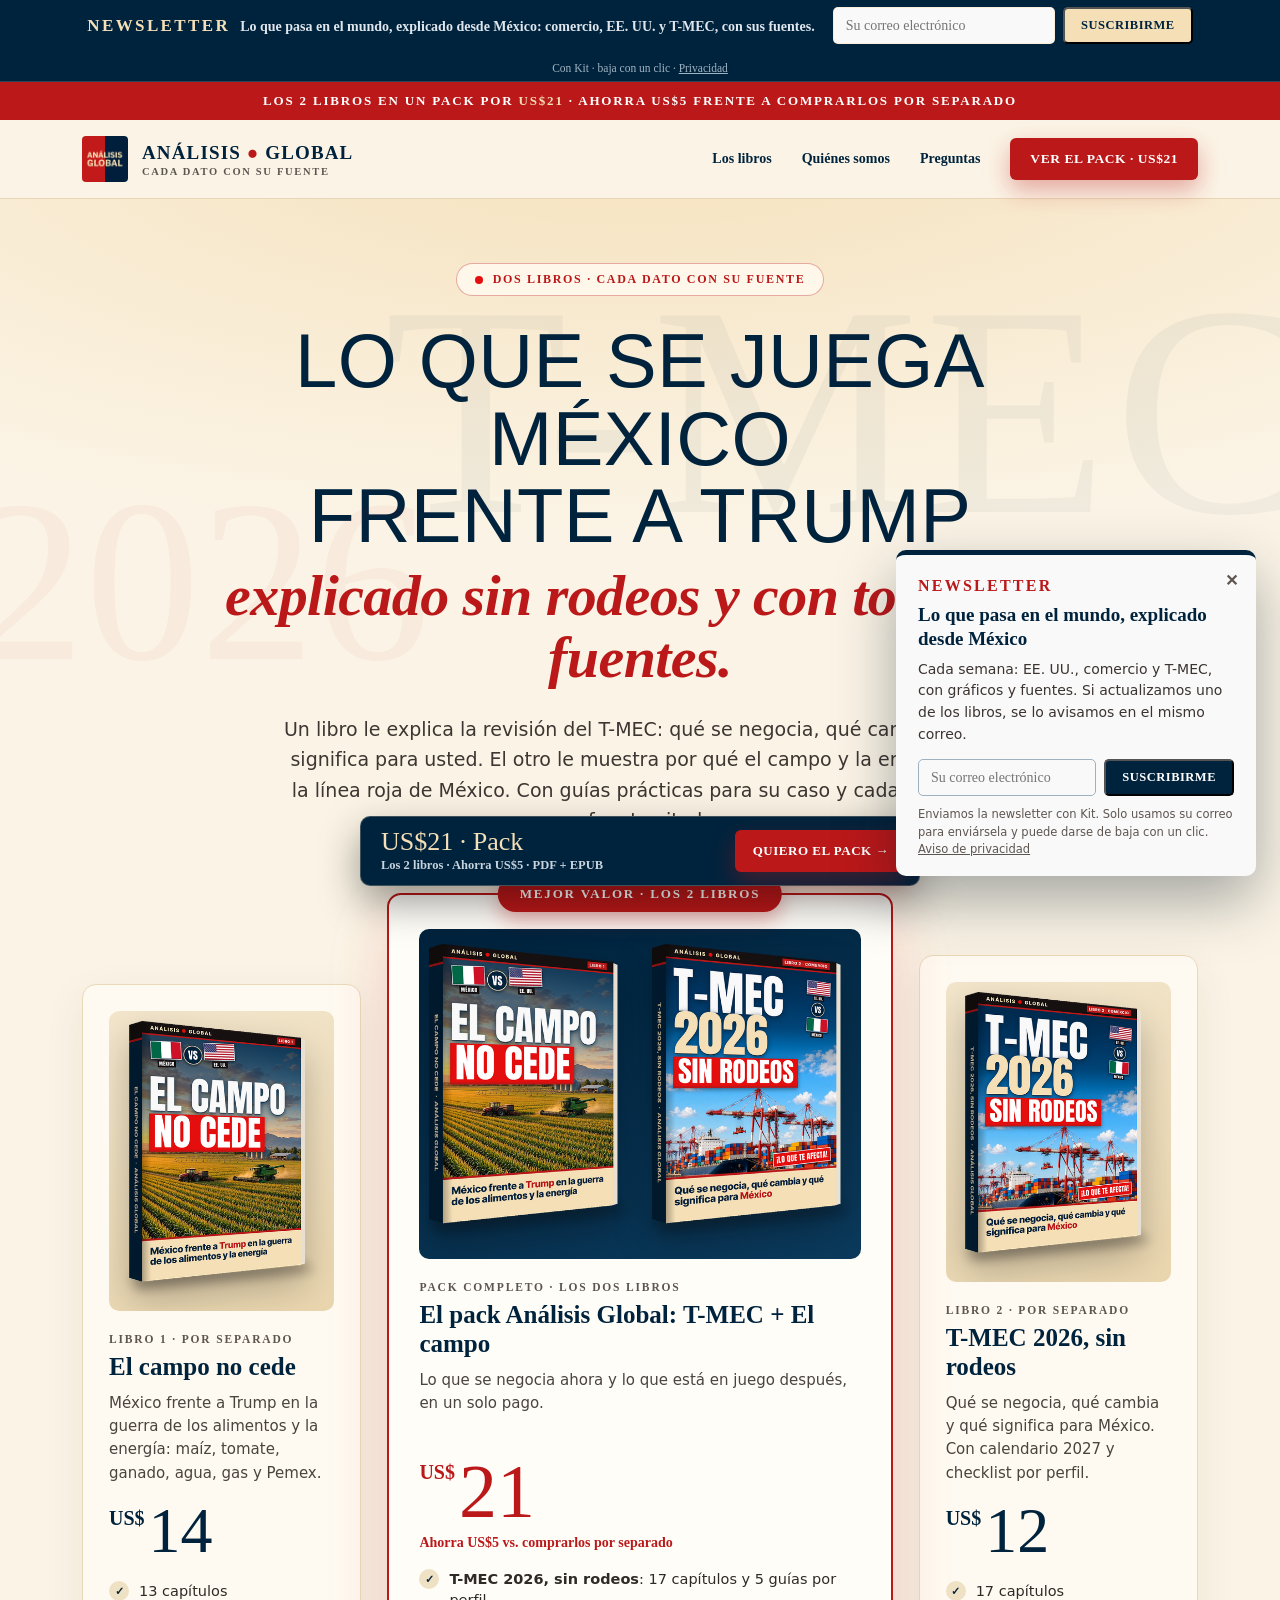
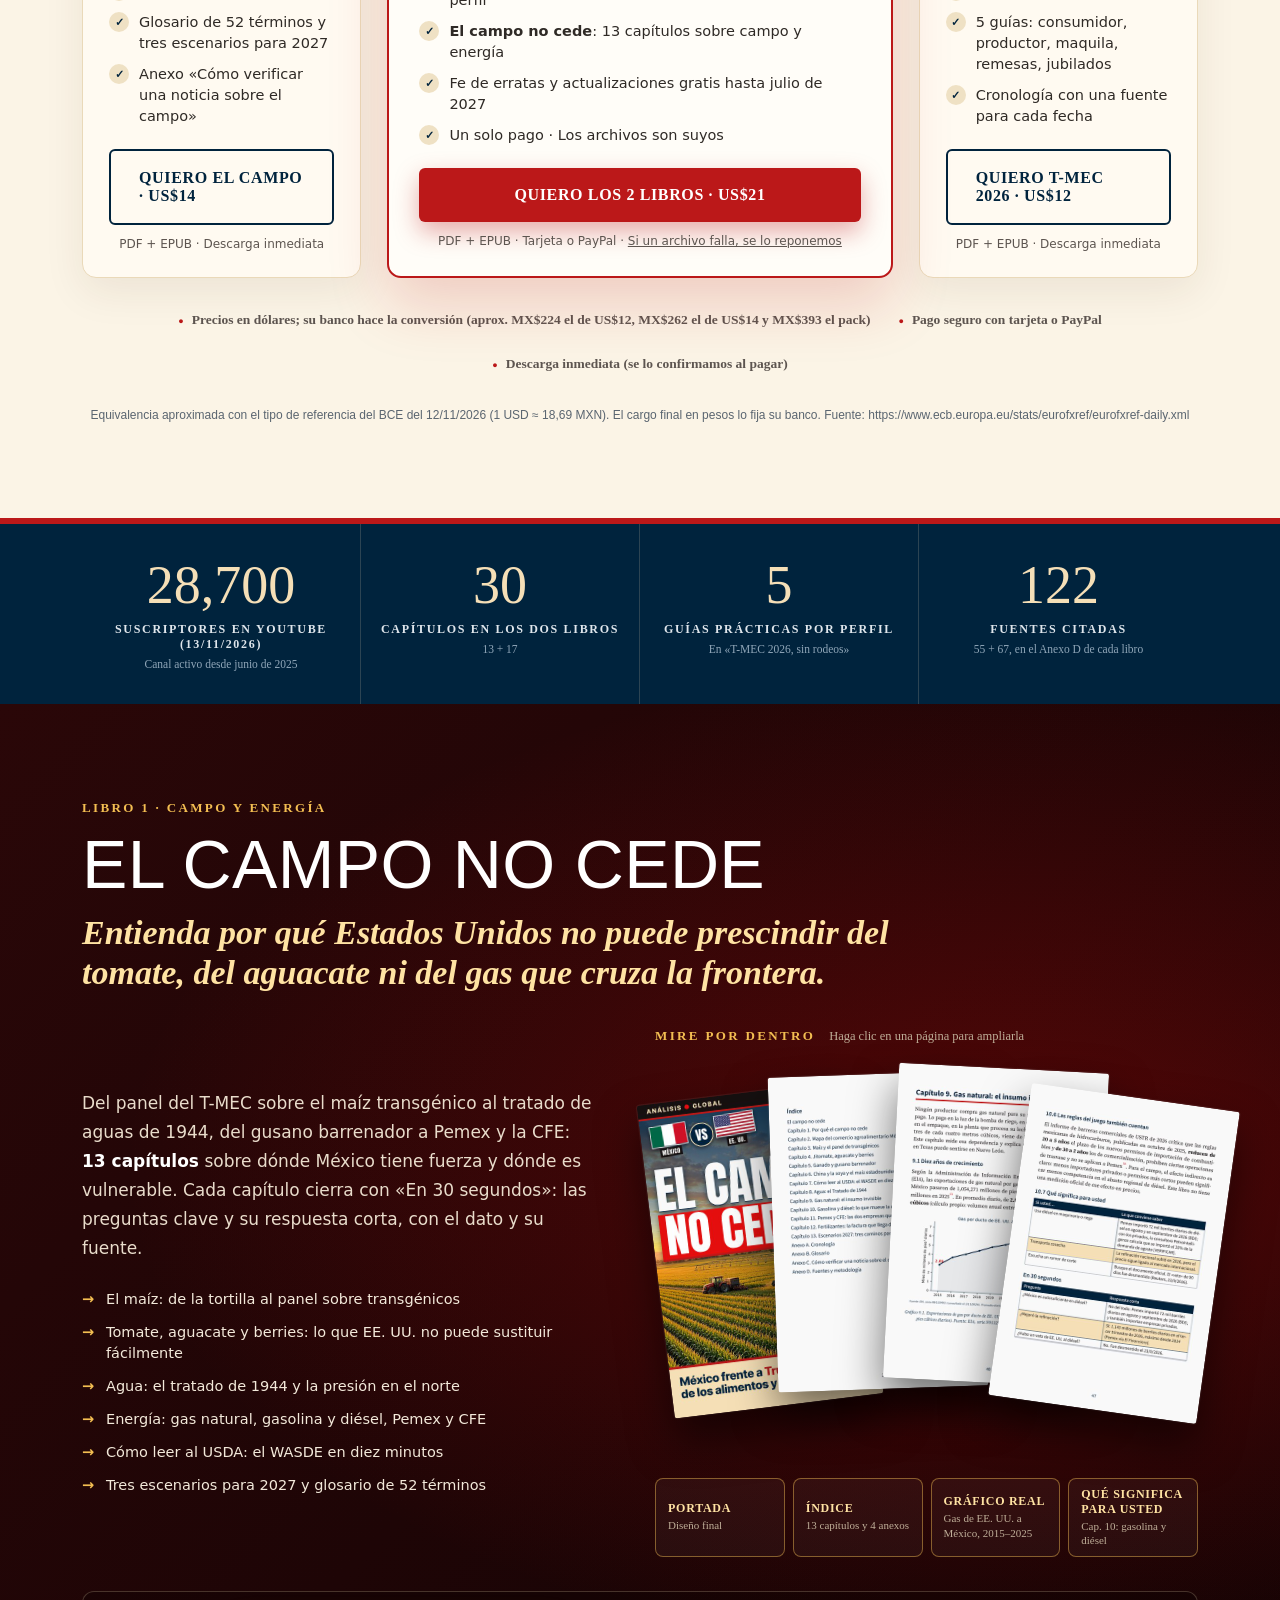
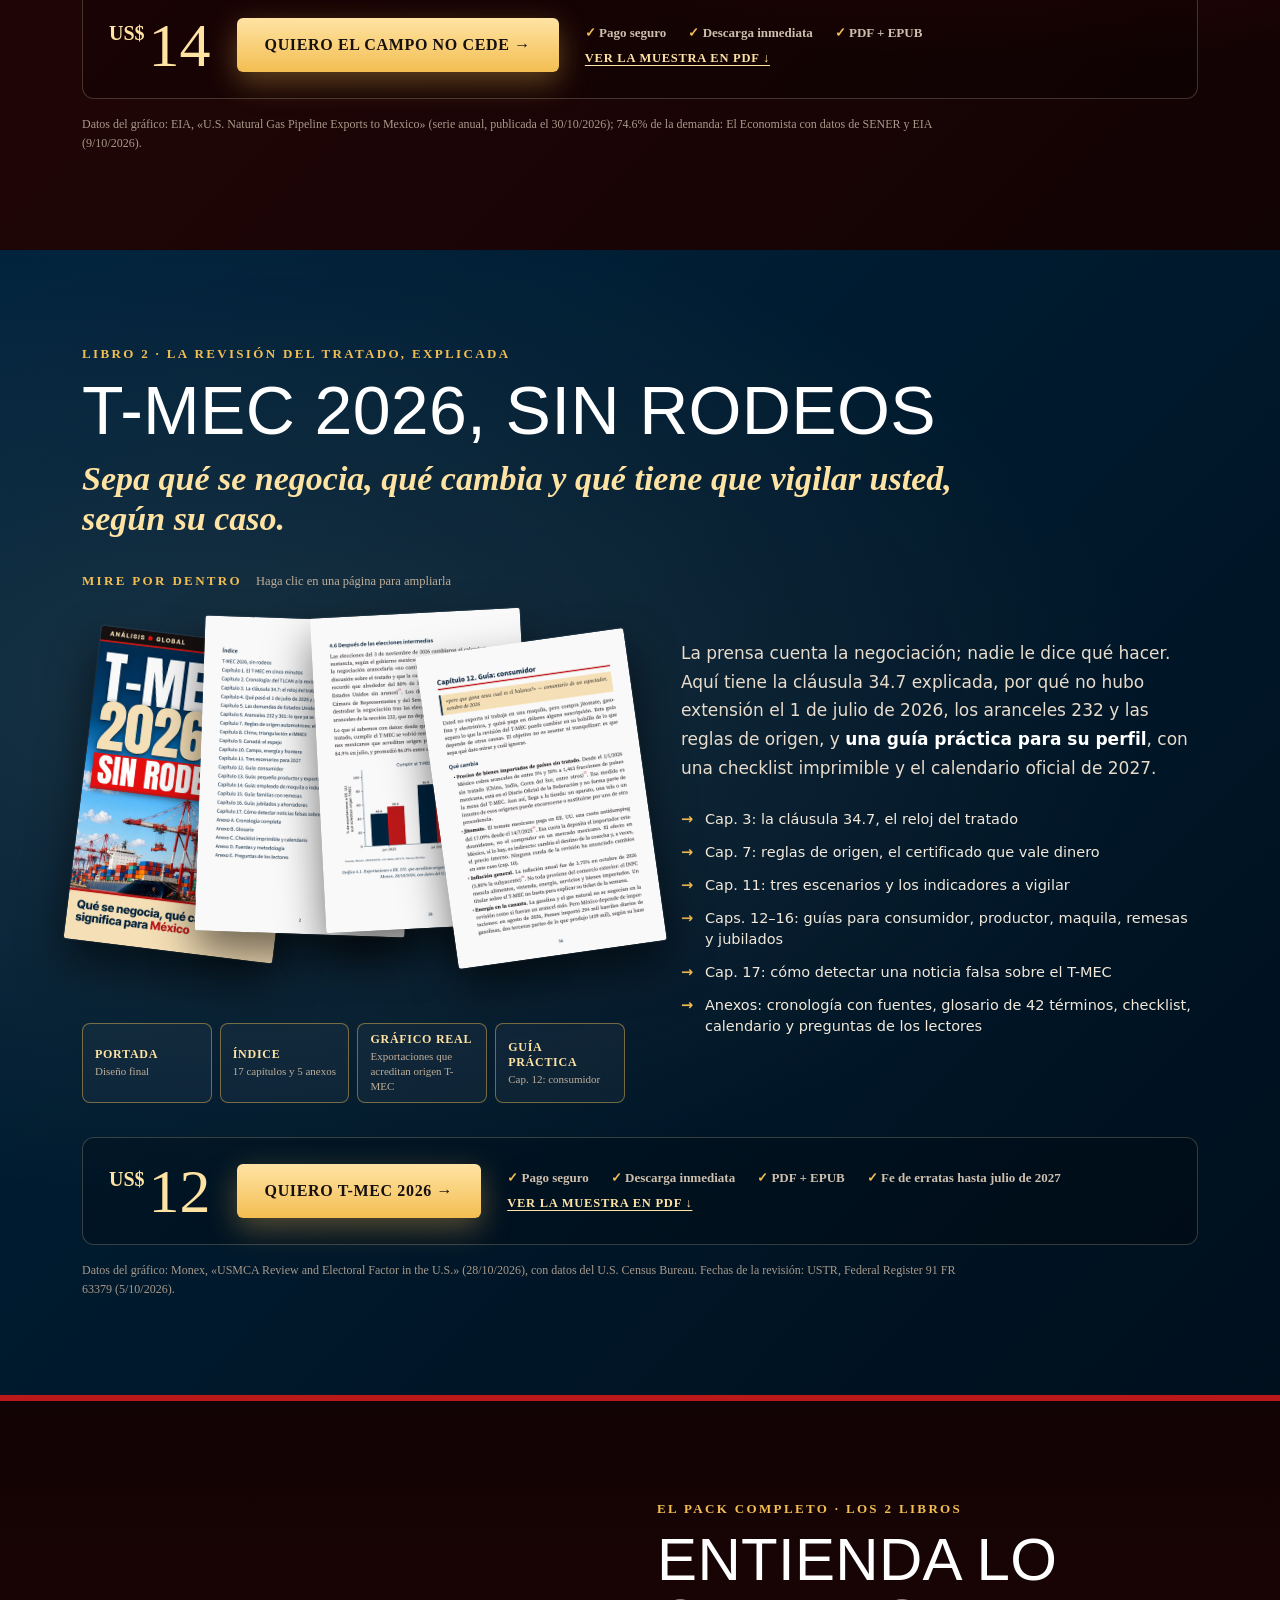
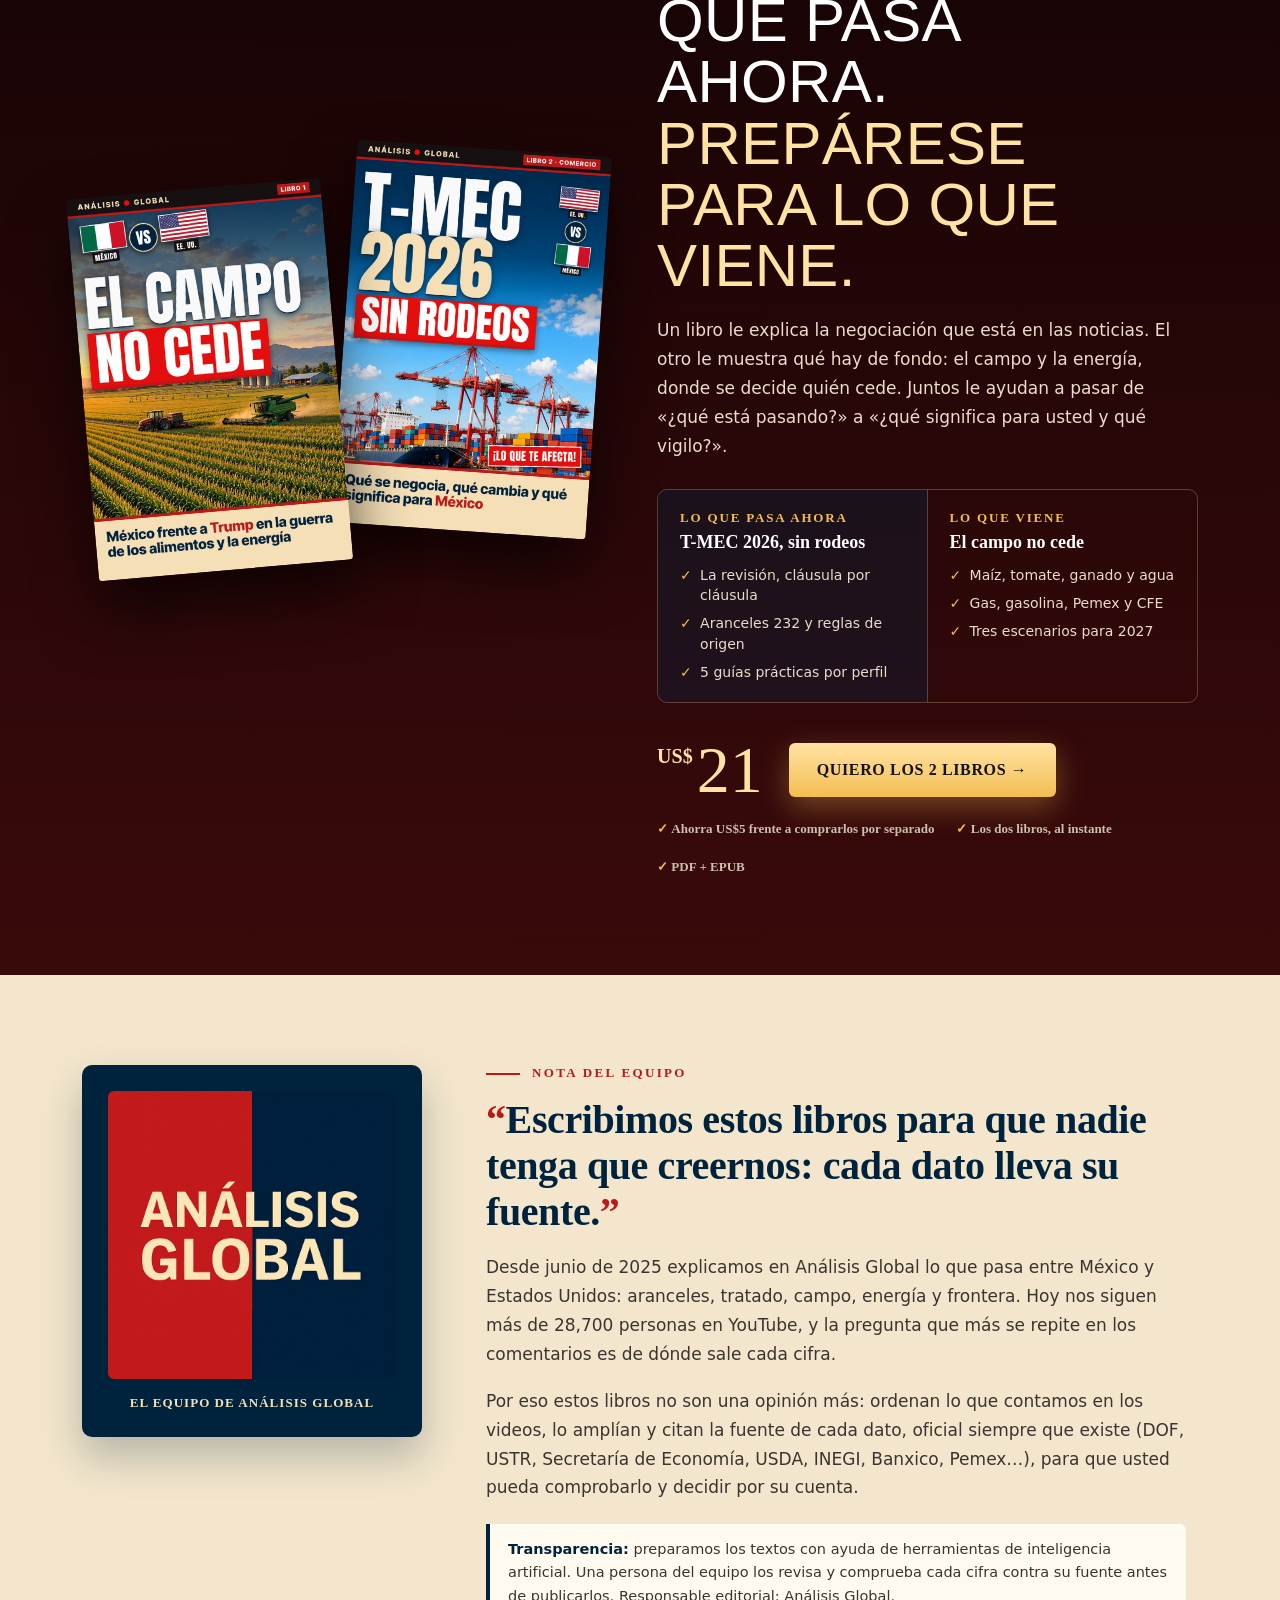
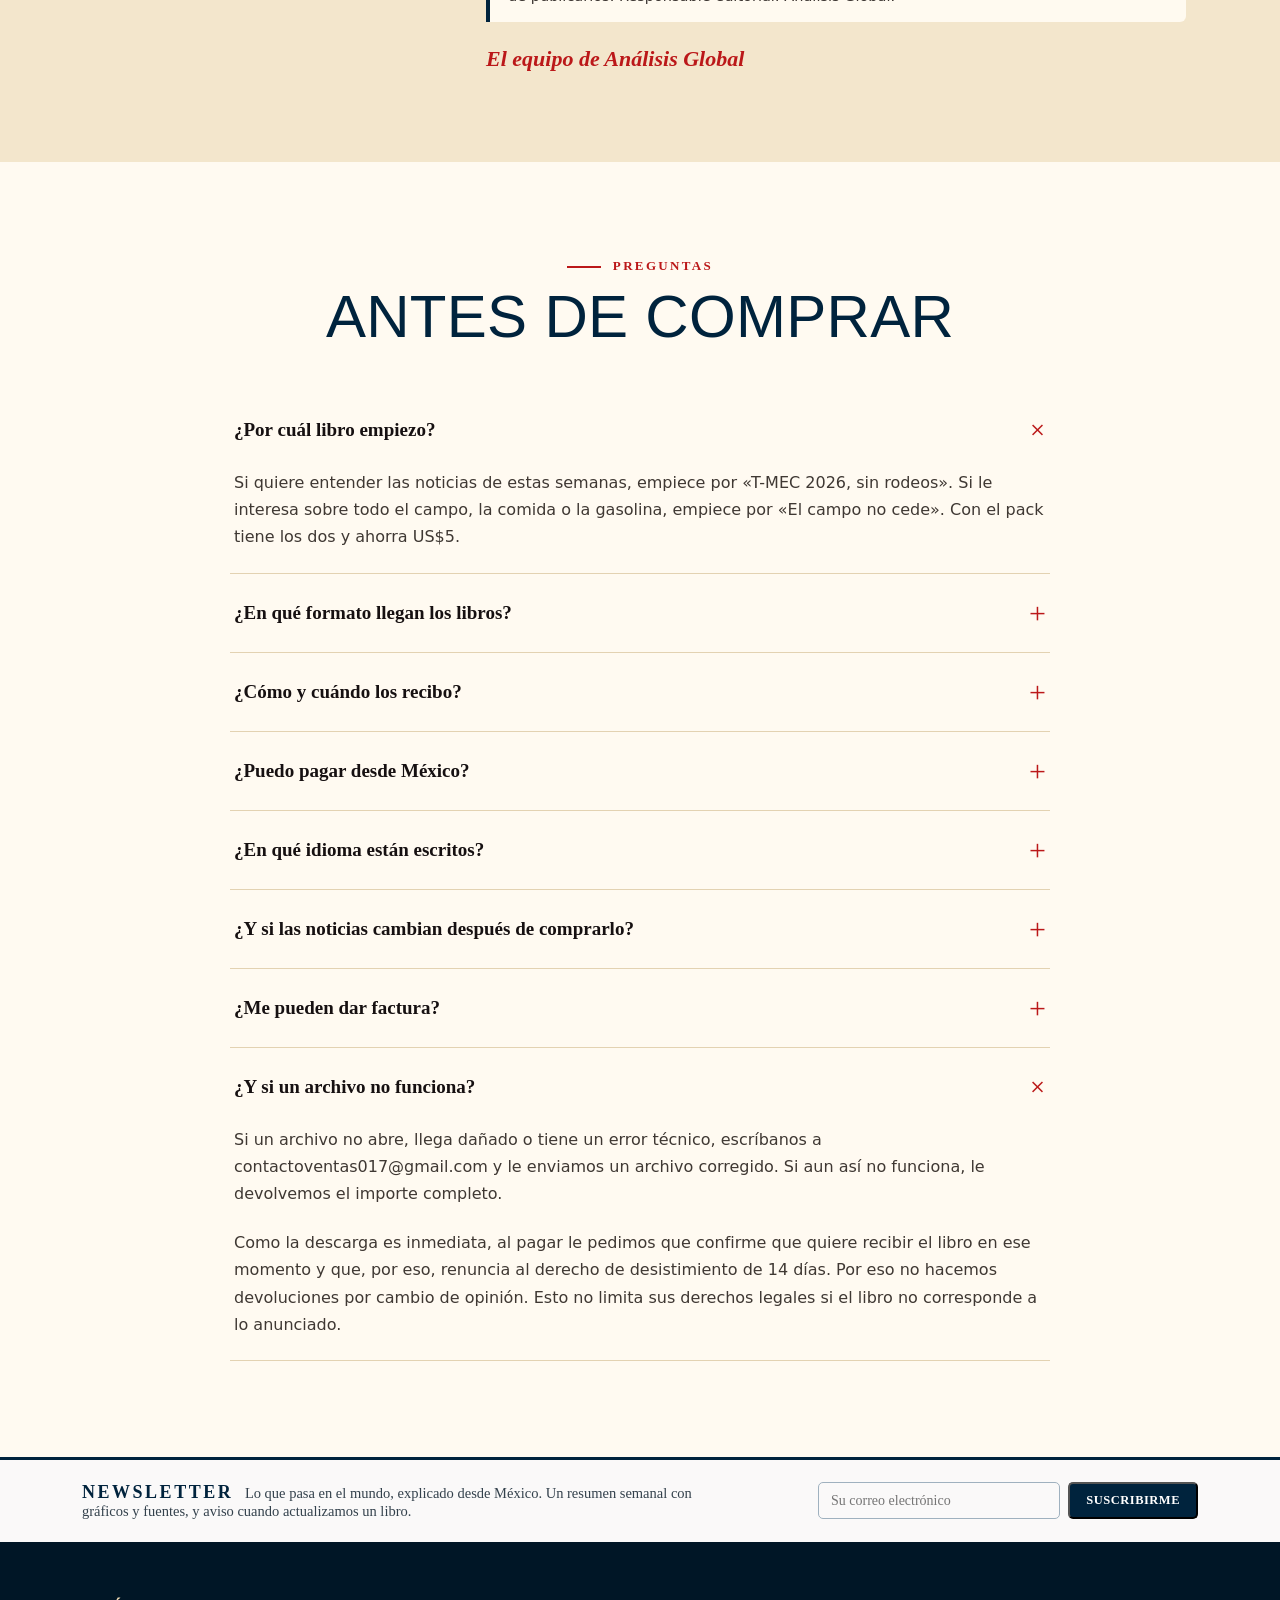
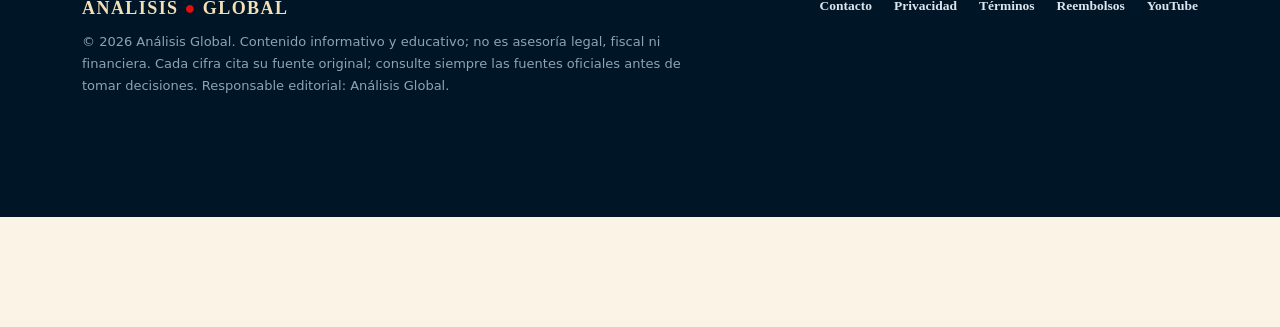
==== commit 00d8fcbe: "Newsletter: texto y nombre más grande" ====
--- a/index.html
+++ b/index.html
@@ -238,7 +238,7 @@
 .nlbar{background:var(--navy);color:var(--cream);border-bottom:1px solid rgba(245,223,183,.18)}
 .nlbar .wrap{display:flex;align-items:center;justify-content:center;gap:18px;min-height:52px;padding-top:7px;padding-bottom:7px;flex-wrap:wrap}
 .nlbar p{font:600 14px Inter;color:#dfe6ec;display:flex;gap:10px;align-items:baseline;flex-wrap:wrap}
-.nlbar p b{font:800 12.5px "Inter Tight";letter-spacing:.14em;text-transform:uppercase;color:var(--cream)}
+.nlbar p b{font:800 17px "Inter Tight";letter-spacing:.14em;text-transform:uppercase;color:var(--cream)}
 .nlf{display:flex;gap:8px;min-width:0}
 .nlf input{min-width:0;flex:1;font:500 14px Inter;padding:9px 12px;border-radius:5px;border:1.5px solid rgba(245,223,183,.45);background:#FAF9F9;color:var(--ink)}
 .nlf .btn{padding:9px 16px;font-size:12.5px;border-radius:5px;background:var(--cream);color:var(--navy);box-shadow:none}
@@ -280,7 +280,7 @@
 .nlmini{background:#FAF9F9;border-top:3px solid var(--navy)}
 .nlmini .wrap{display:flex;align-items:center;justify-content:space-between;gap:24px;padding-top:22px;padding-bottom:22px;flex-wrap:wrap}
 .nlmini p{font:500 14.5px Inter;color:#33414c;max-width:620px}
-.nlmini p b{font:800 12.5px "Inter Tight";letter-spacing:.14em;text-transform:uppercase;color:var(--navy);margin-right:8px}
+.nlmini p b{font:800 18px "Inter Tight";letter-spacing:.14em;text-transform:uppercase;color:var(--navy);margin-right:8px}
 .nlmini .nlf{width:380px}.nlmini .nlf input{border-color:#9fb1bf}.nlmini .nlf .btn{background:var(--navy);color:#fff}
 /* Slide-in */
 .nlpop{position:fixed;right:24px;bottom:24px;width:360px;max-width:calc(100% - 24px);background:#FAF9F9;color:var(--ink);border-top:5px solid var(--navy);border-radius:10px;box-shadow:0 24px 60px rgba(0,20,35,.35);padding:22px 22px 18px;z-index:60;transform:translateY(calc(100% + 40px));opacity:0;visibility:hidden;transition:transform .35s ease,opacity .35s,visibility 0s .35s}
@@ -331,7 +331,7 @@
 
 <!-- 0. BARRA DE NEWSLETTER (Kit, sense regal). A la versió real, action = URL del formulari de Kit. -->
 <div class="nlbar" id="newsletter"><div class="wrap">
- <p><b>Newsletter</b><span>Lo que pasó entre México y EE. UU., con sus fuentes.</span></p>
+ <p><b>Newsletter</b><span>Lo que pasa en el mundo, explicado desde México: comercio, EE. UU. y T-MEC, con sus fuentes.</span></p>
  <form class="nlf " action="https://app.kit.com/forms/10190072/subscriptions" method="post" target="_blank" onsubmit="return agSub(this)"><input type="email" name="email_address" required placeholder="Su correo electrónico" aria-label="Correo electrónico"><button class="btn" type="submit">Suscribirme</button></form>
  <small>Con Kit · baja con un clic · <a href="privacidad.html">Privacidad</a></small>
 </div></div>
@@ -497,7 +497,7 @@
 
 <!-- 10. NEWSLETTER REDUÏDA abans del peu -->
 <section class="nlmini"><div class="wrap">
- <p><b>Newsletter</b> Un resumen en texto con los gráficos de la semana y aviso cuando actualizamos un libro.</p>
+ <p><b>Newsletter</b> Lo que pasa en el mundo, explicado desde México. Un resumen semanal con gráficos y fuentes, y aviso cuando actualizamos un libro.</p>
  <form class="nlf " action="https://app.kit.com/forms/10190072/subscriptions" method="post" target="_blank" onsubmit="return agSub(this)"><input type="email" name="email_address" required placeholder="Su correo electrónico" aria-label="Correo electrónico"><button class="btn" type="submit">Suscribirme</button></form>
 </div></section>
 
@@ -508,9 +508,9 @@
 </div></footer>
 <aside class="nlpop" id="nlpop" role="dialog" aria-label="Newsletter" aria-hidden="true">
  <button class="x" type="button" aria-label="Cerrar">✕</button>
- <div class="eyebrow">Newsletter</div>
- <h4>Cada semana, lo que pasó entre México y EE. UU., con sus fuentes</h4>
- <p>Un resumen en texto con los gráficos de la semana. Si actualizamos uno de los libros, se lo avisamos en el mismo correo.</p>
+ <div class="eyebrow" style="font-size:16px;letter-spacing:.14em">Newsletter</div>
+ <h4>Lo que pasa en el mundo, explicado desde México</h4>
+ <p>Cada semana: EE. UU., comercio y T-MEC, con gráficos y fuentes. Si actualizamos uno de los libros, se lo avisamos en el mismo correo.</p>
  <form class="nlf " action="https://app.kit.com/forms/10190072/subscriptions" method="post" target="_blank" onsubmit="return agSub(this)"><input type="email" name="email_address" required placeholder="Su correo electrónico" aria-label="Correo electrónico"><button class="btn" type="submit">Suscribirme</button></form>
  <div class="fine">Enviamos la newsletter con Kit. Solo usamos su correo para enviársela y puede darse de baja con un clic. <a href="privacidad.html">Aviso de privacidad</a></div>
 </aside>
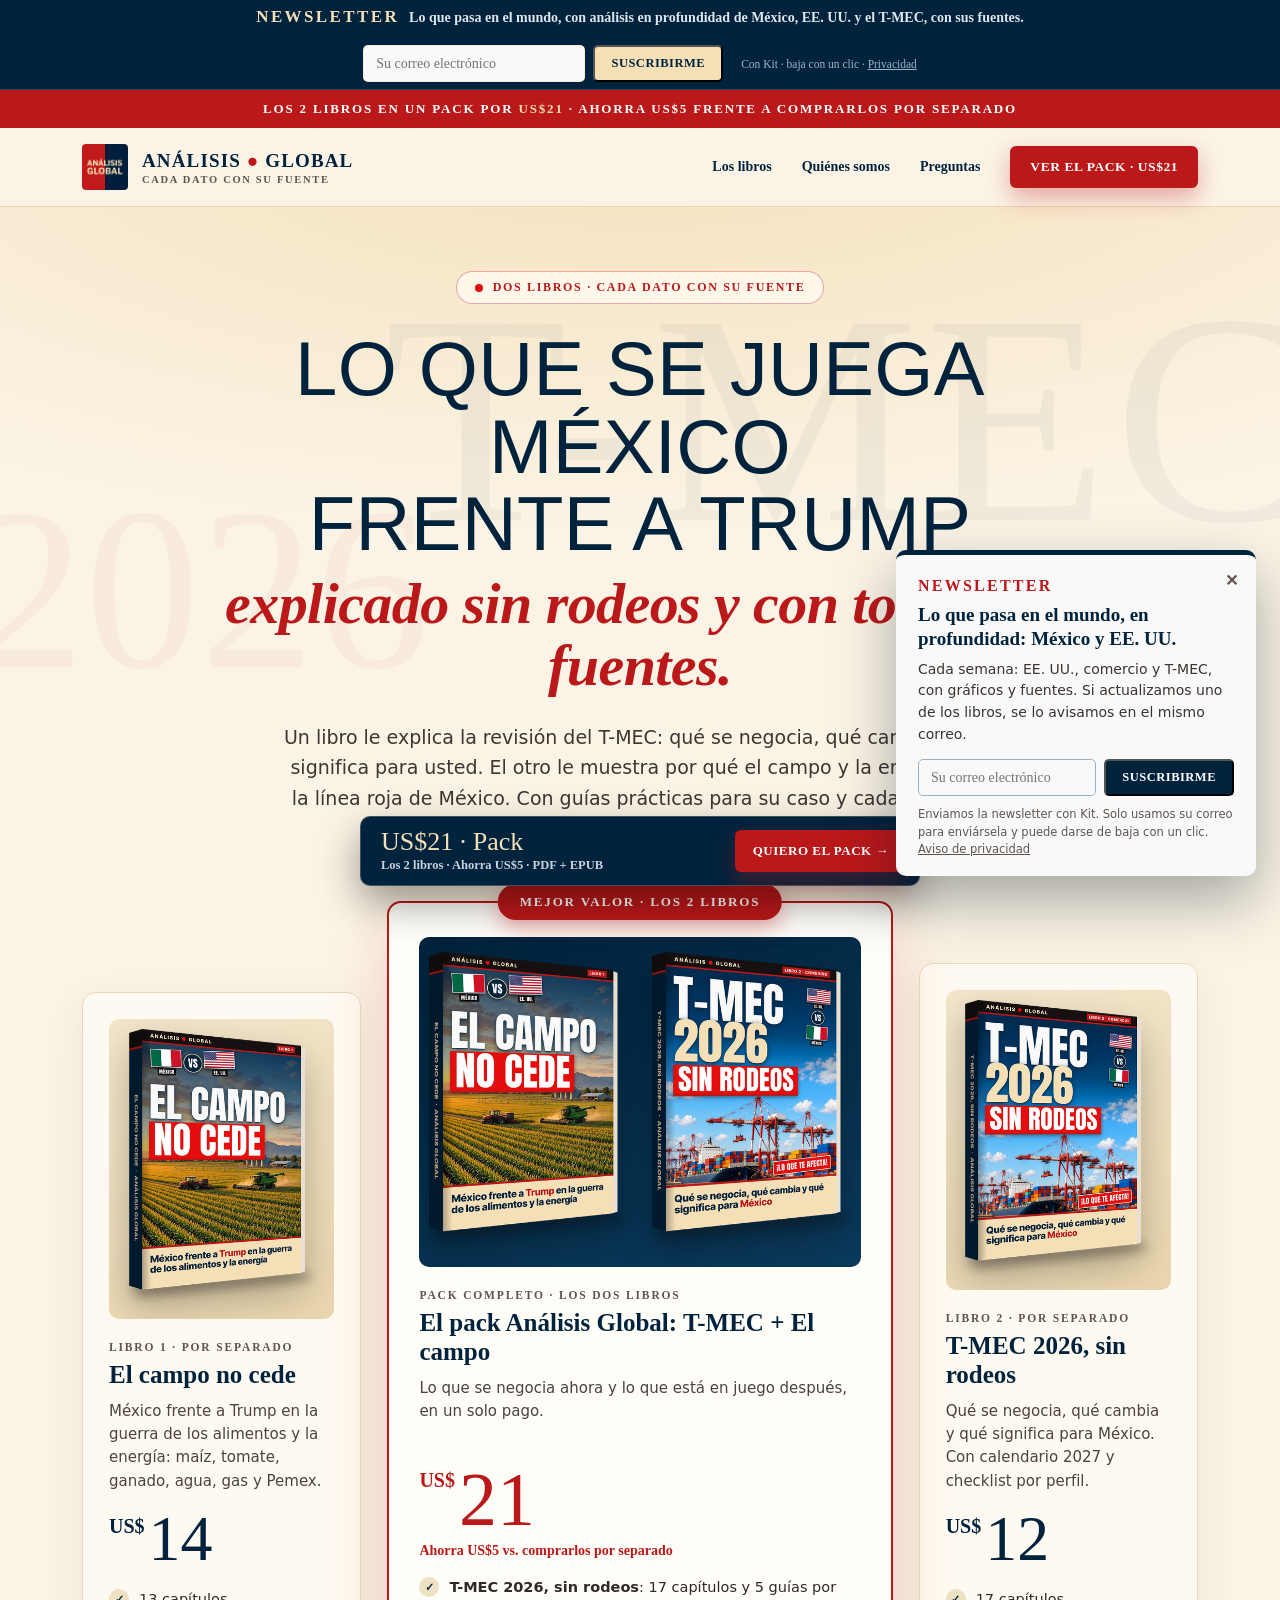
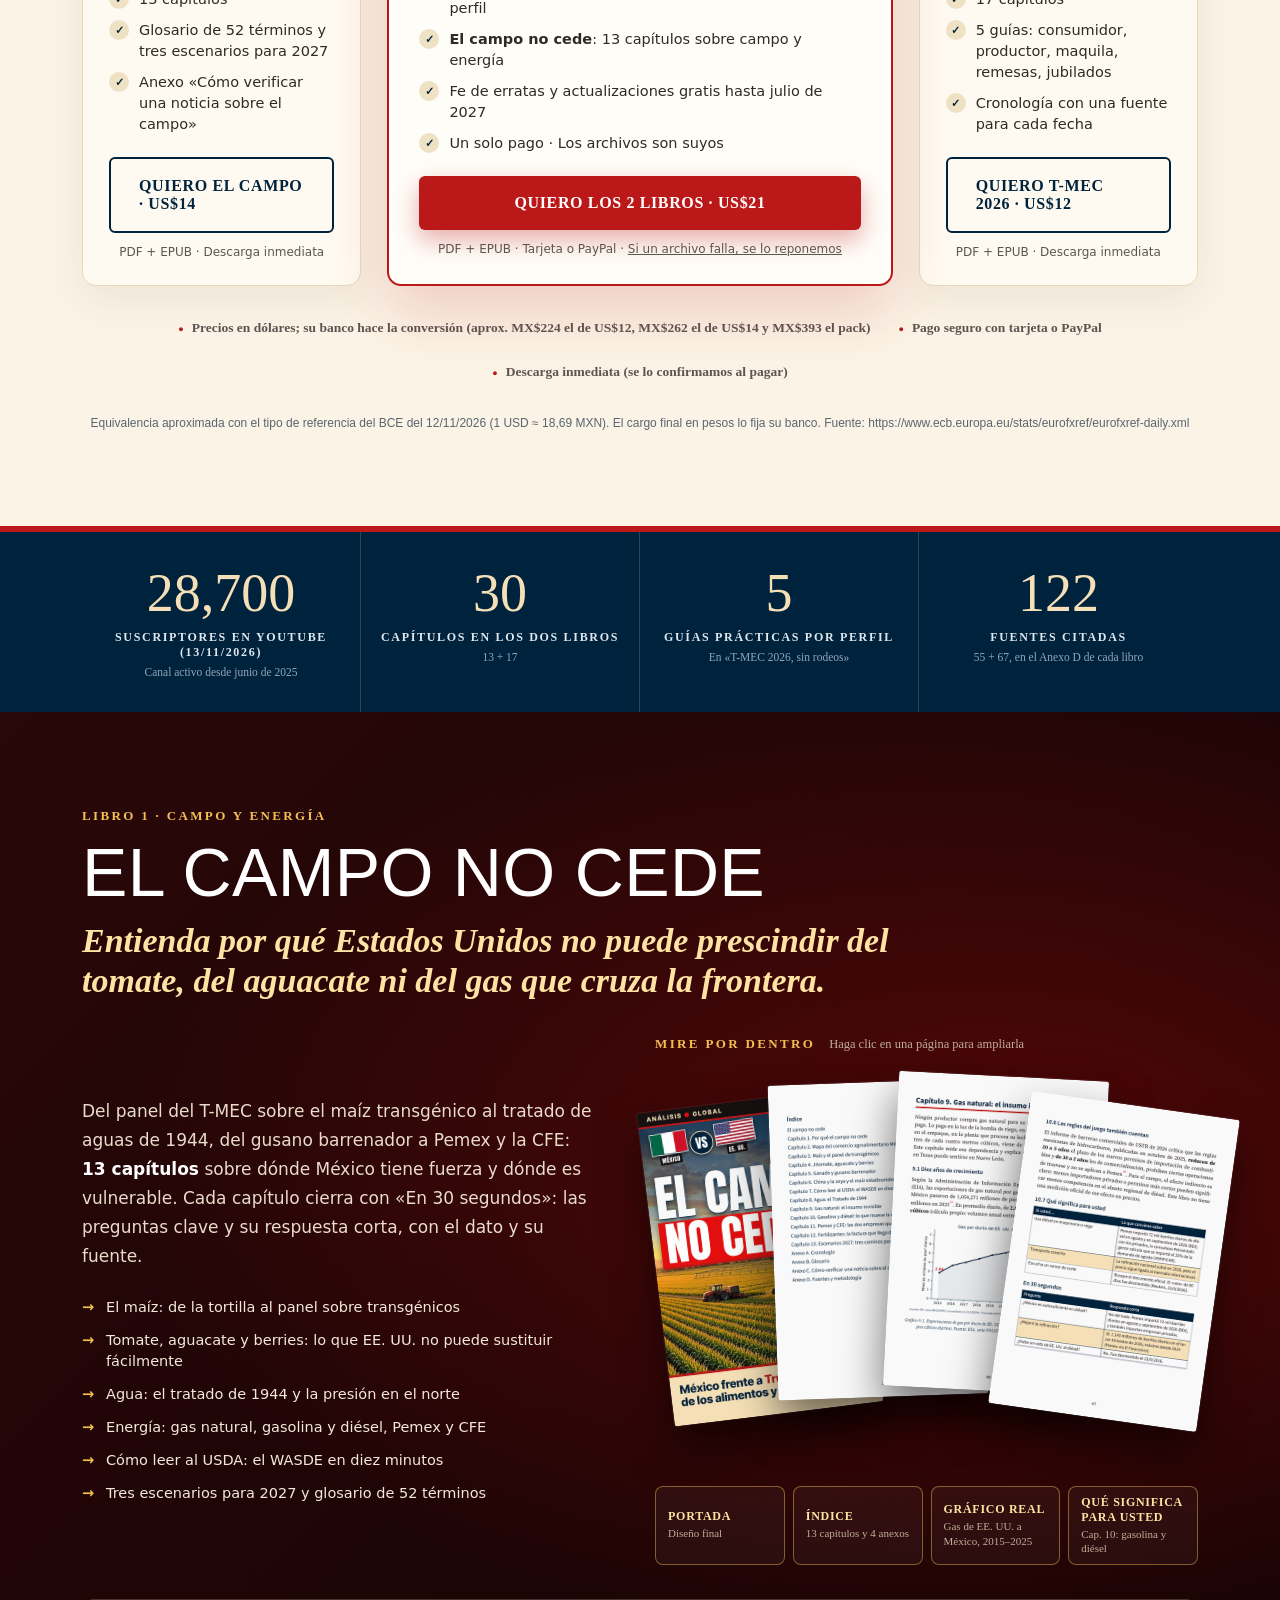
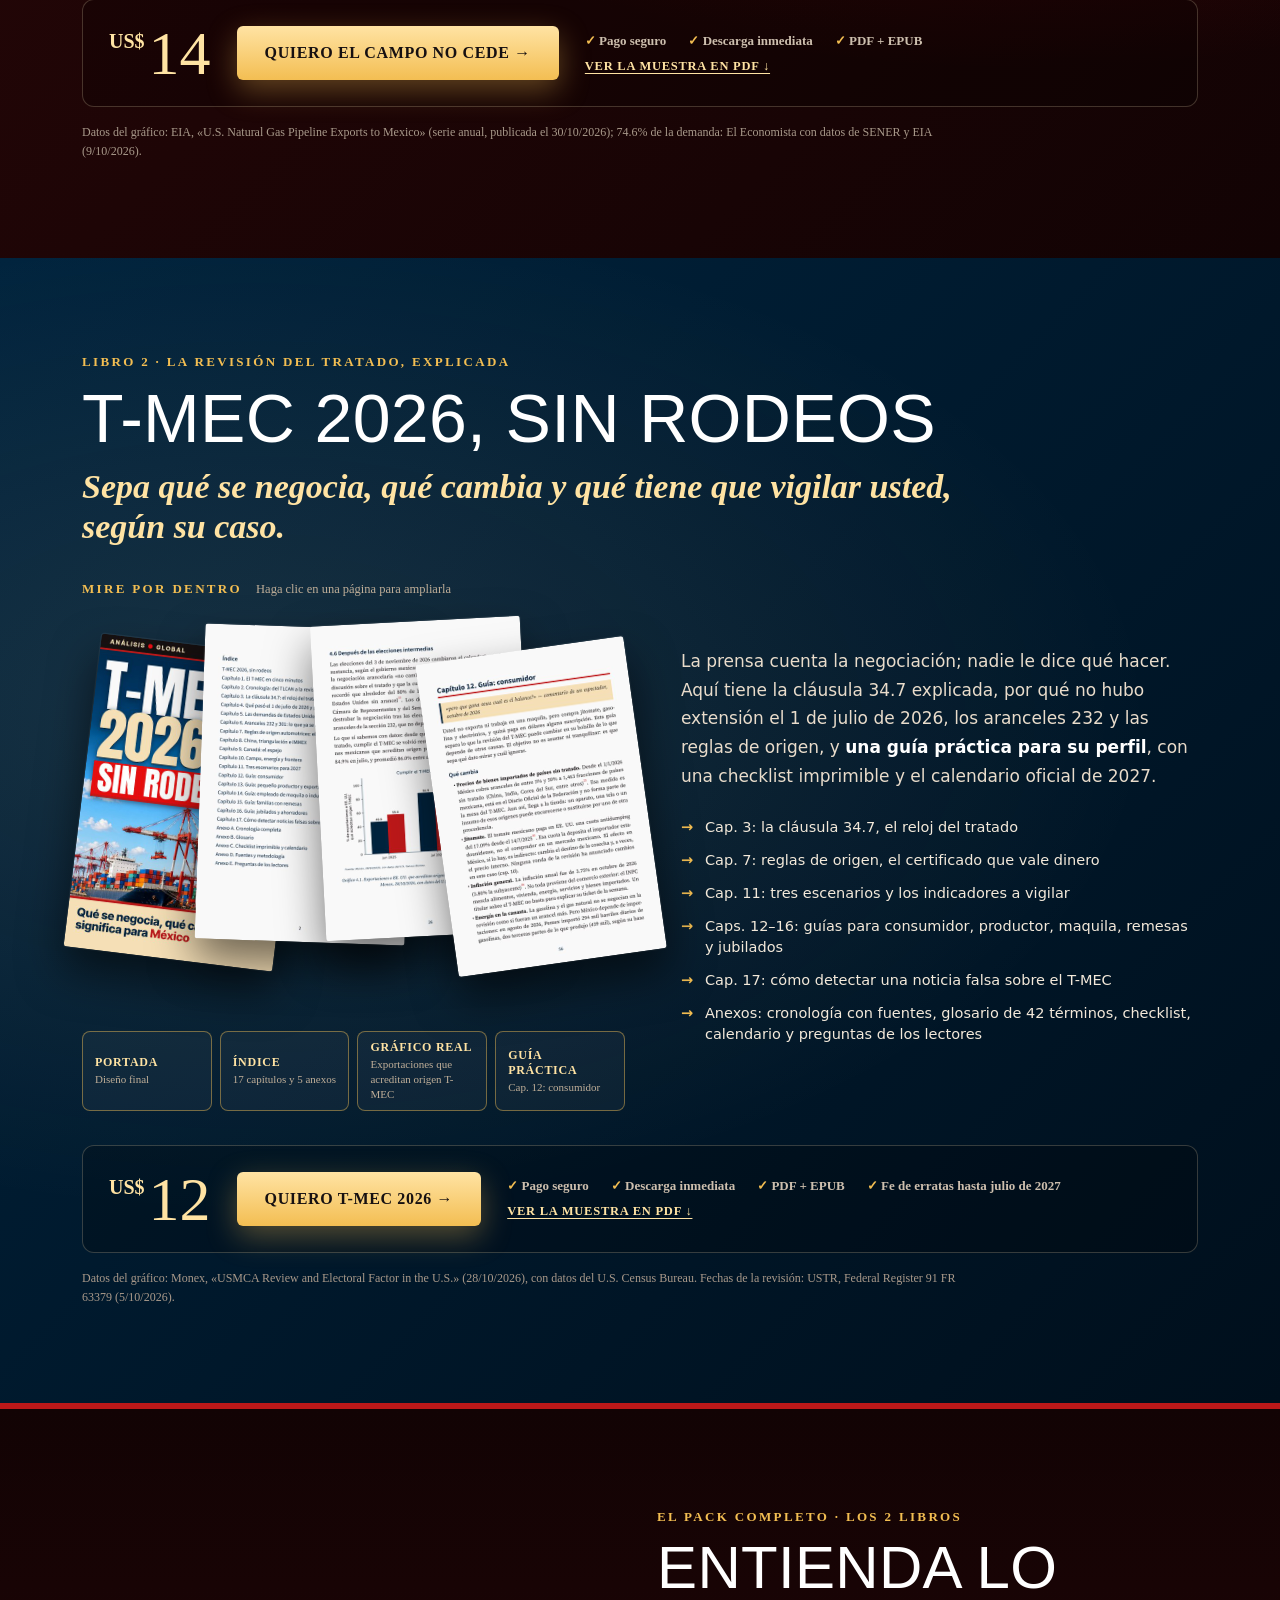
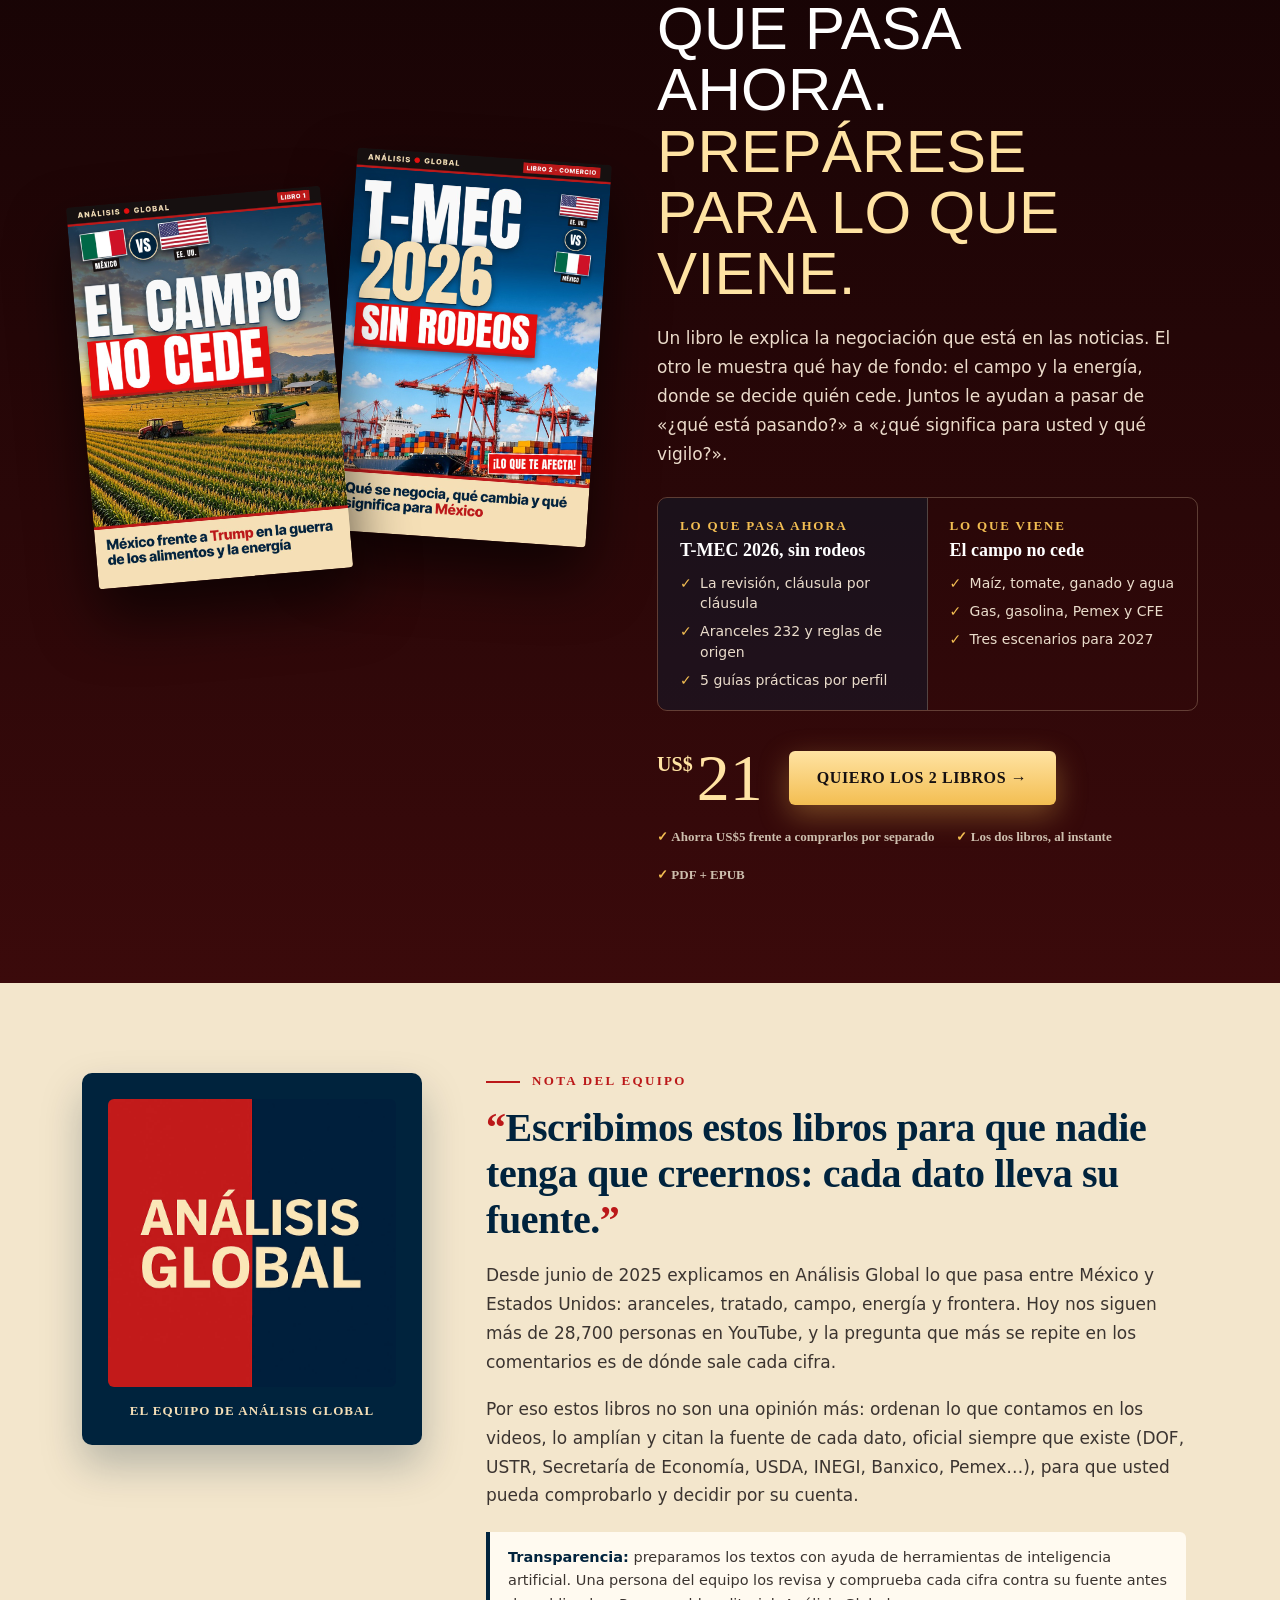
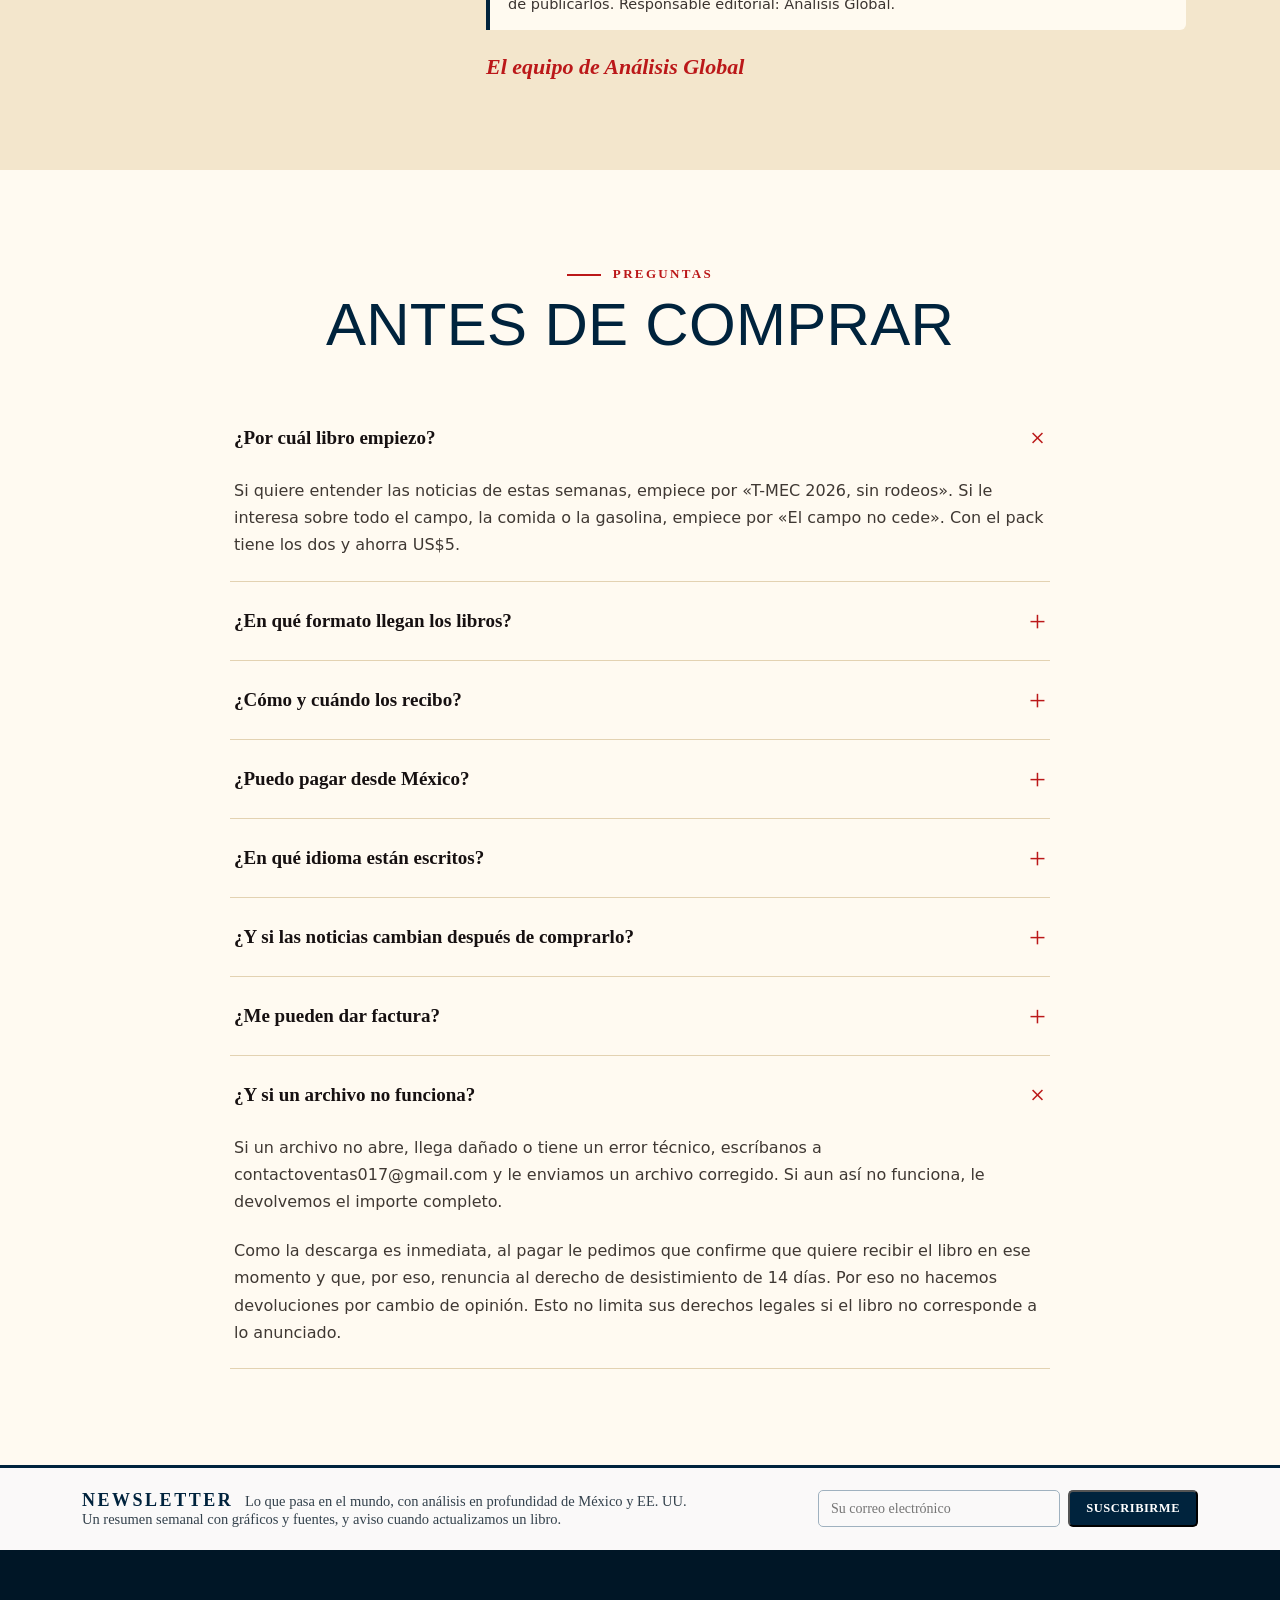
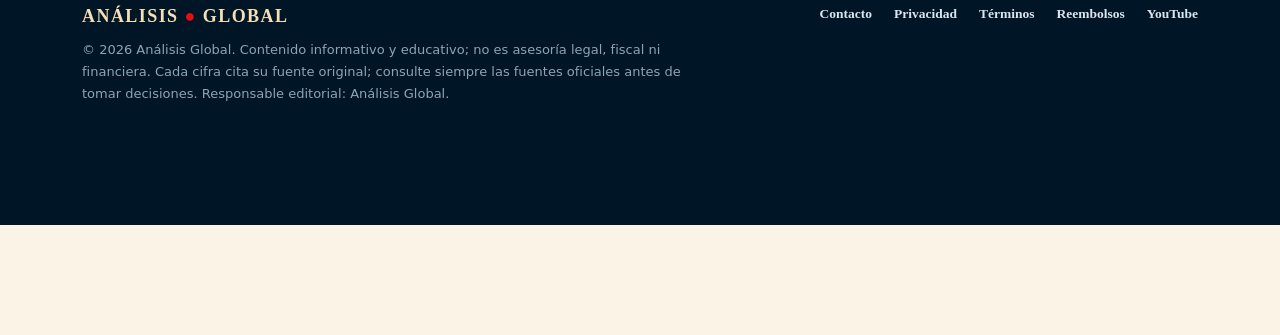
==== commit a30b30bd: "Newsletter: en profundidad México y EE. UU." ====
--- a/index.html
+++ b/index.html
@@ -331,7 +331,7 @@
 
 <!-- 0. BARRA DE NEWSLETTER (Kit, sense regal). A la versió real, action = URL del formulari de Kit. -->
 <div class="nlbar" id="newsletter"><div class="wrap">
- <p><b>Newsletter</b><span>Lo que pasa en el mundo, explicado desde México: comercio, EE. UU. y T-MEC, con sus fuentes.</span></p>
+ <p><b>Newsletter</b><span>Lo que pasa en el mundo, con análisis en profundidad de México, EE. UU. y el T-MEC, con sus fuentes.</span></p>
  <form class="nlf " action="https://app.kit.com/forms/10190072/subscriptions" method="post" target="_blank" onsubmit="return agSub(this)"><input type="email" name="email_address" required placeholder="Su correo electrónico" aria-label="Correo electrónico"><button class="btn" type="submit">Suscribirme</button></form>
  <small>Con Kit · baja con un clic · <a href="privacidad.html">Privacidad</a></small>
 </div></div>
@@ -497,7 +497,7 @@
 
 <!-- 10. NEWSLETTER REDUÏDA abans del peu -->
 <section class="nlmini"><div class="wrap">
- <p><b>Newsletter</b> Lo que pasa en el mundo, explicado desde México. Un resumen semanal con gráficos y fuentes, y aviso cuando actualizamos un libro.</p>
+ <p><b>Newsletter</b> Lo que pasa en el mundo, con análisis en profundidad de México y EE. UU. Un resumen semanal con gráficos y fuentes, y aviso cuando actualizamos un libro.</p>
  <form class="nlf " action="https://app.kit.com/forms/10190072/subscriptions" method="post" target="_blank" onsubmit="return agSub(this)"><input type="email" name="email_address" required placeholder="Su correo electrónico" aria-label="Correo electrónico"><button class="btn" type="submit">Suscribirme</button></form>
 </div></section>
 
@@ -509,7 +509,7 @@
 <aside class="nlpop" id="nlpop" role="dialog" aria-label="Newsletter" aria-hidden="true">
  <button class="x" type="button" aria-label="Cerrar">✕</button>
  <div class="eyebrow" style="font-size:16px;letter-spacing:.14em">Newsletter</div>
- <h4>Lo que pasa en el mundo, explicado desde México</h4>
+ <h4>Lo que pasa en el mundo, en profundidad: México y EE. UU.</h4>
  <p>Cada semana: EE. UU., comercio y T-MEC, con gráficos y fuentes. Si actualizamos uno de los libros, se lo avisamos en el mismo correo.</p>
  <form class="nlf " action="https://app.kit.com/forms/10190072/subscriptions" method="post" target="_blank" onsubmit="return agSub(this)"><input type="email" name="email_address" required placeholder="Su correo electrónico" aria-label="Correo electrónico"><button class="btn" type="submit">Suscribirme</button></form>
  <div class="fine">Enviamos la newsletter con Kit. Solo usamos su correo para enviársela y puede darse de baja con un clic. <a href="privacidad.html">Aviso de privacidad</a></div>
